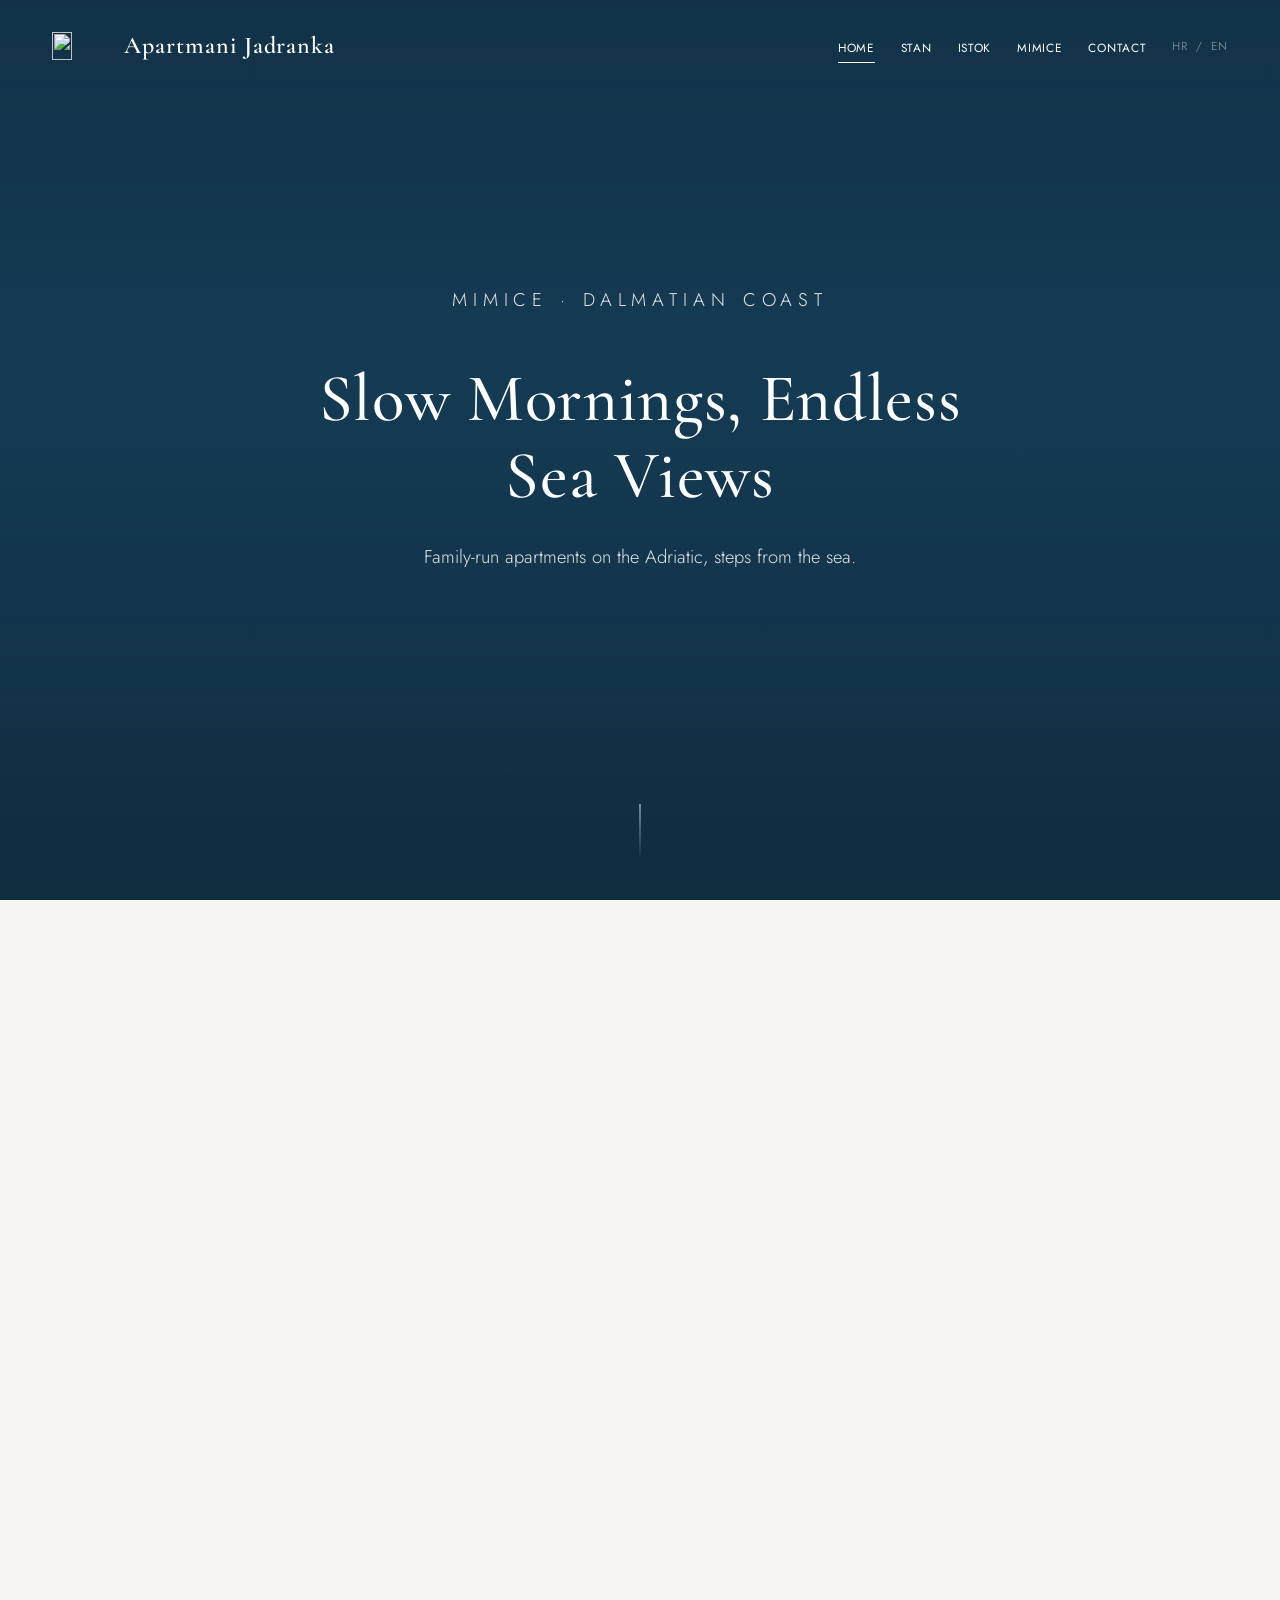
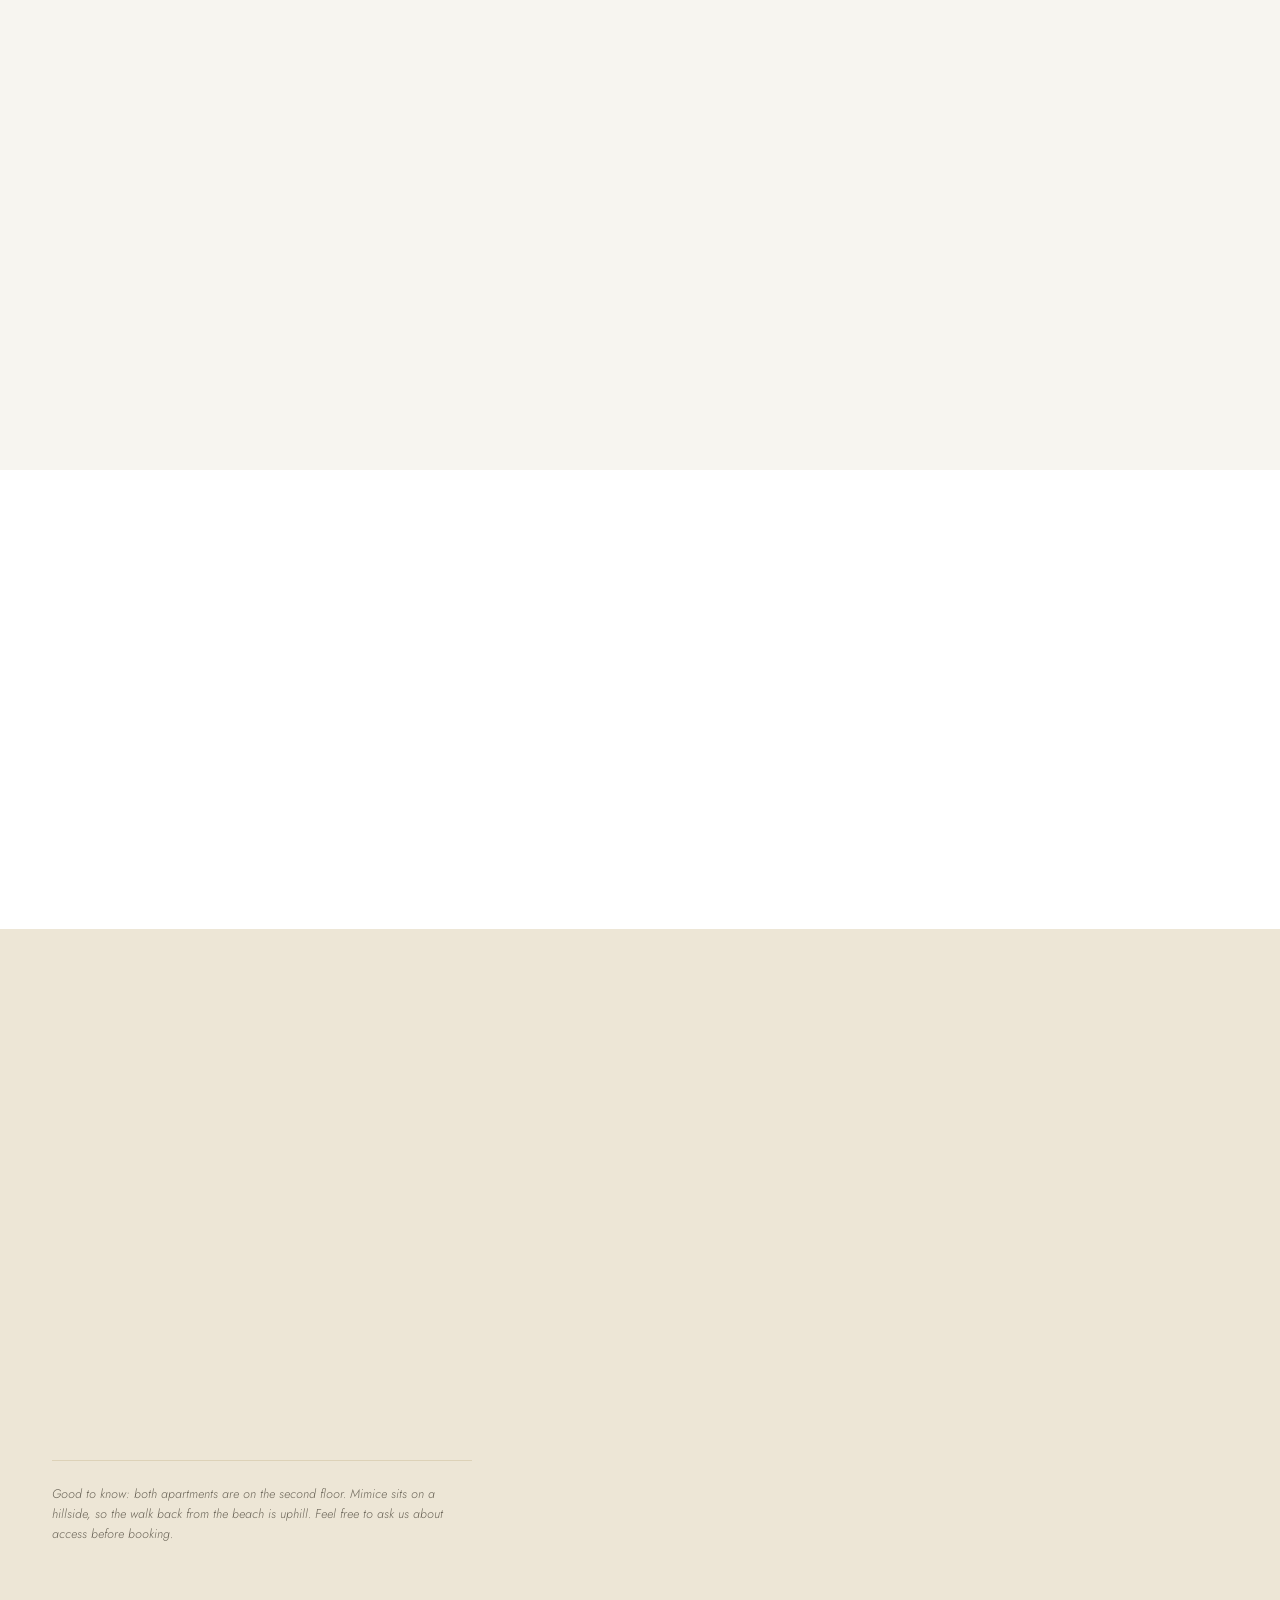
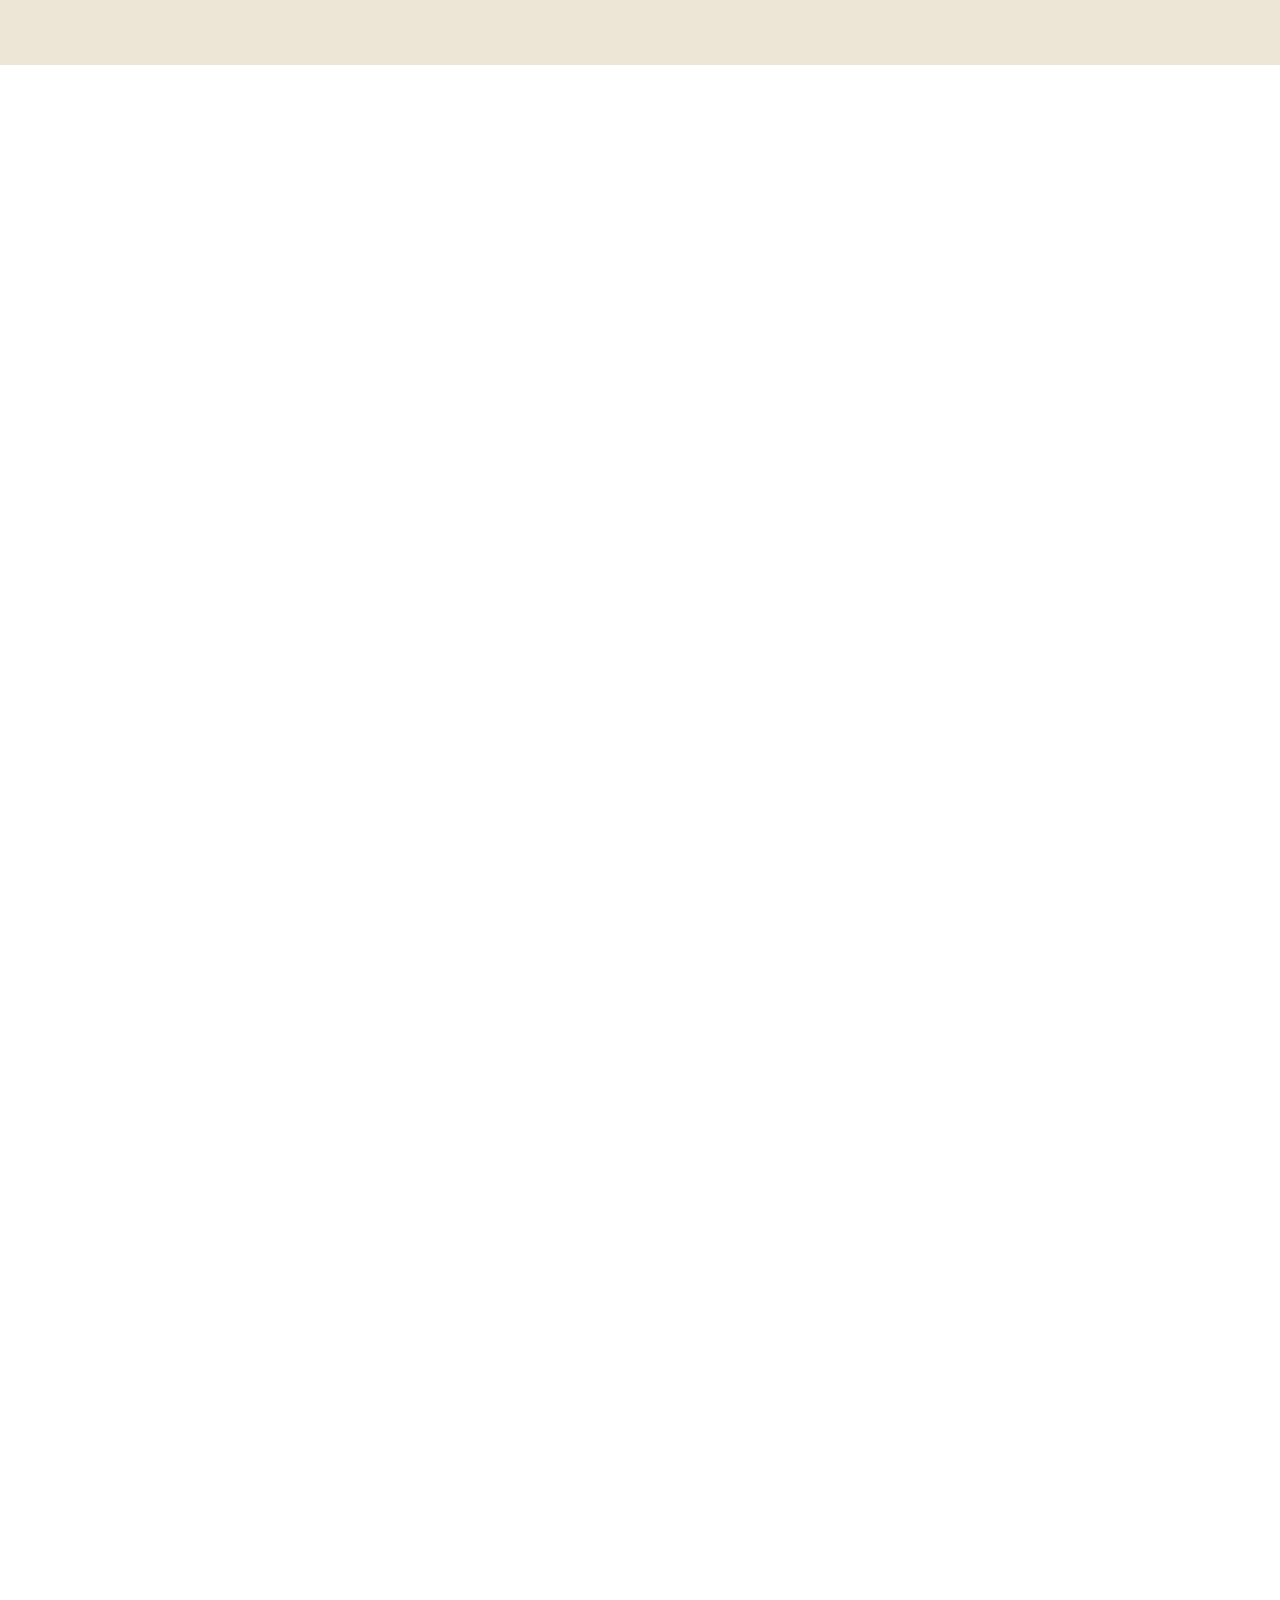
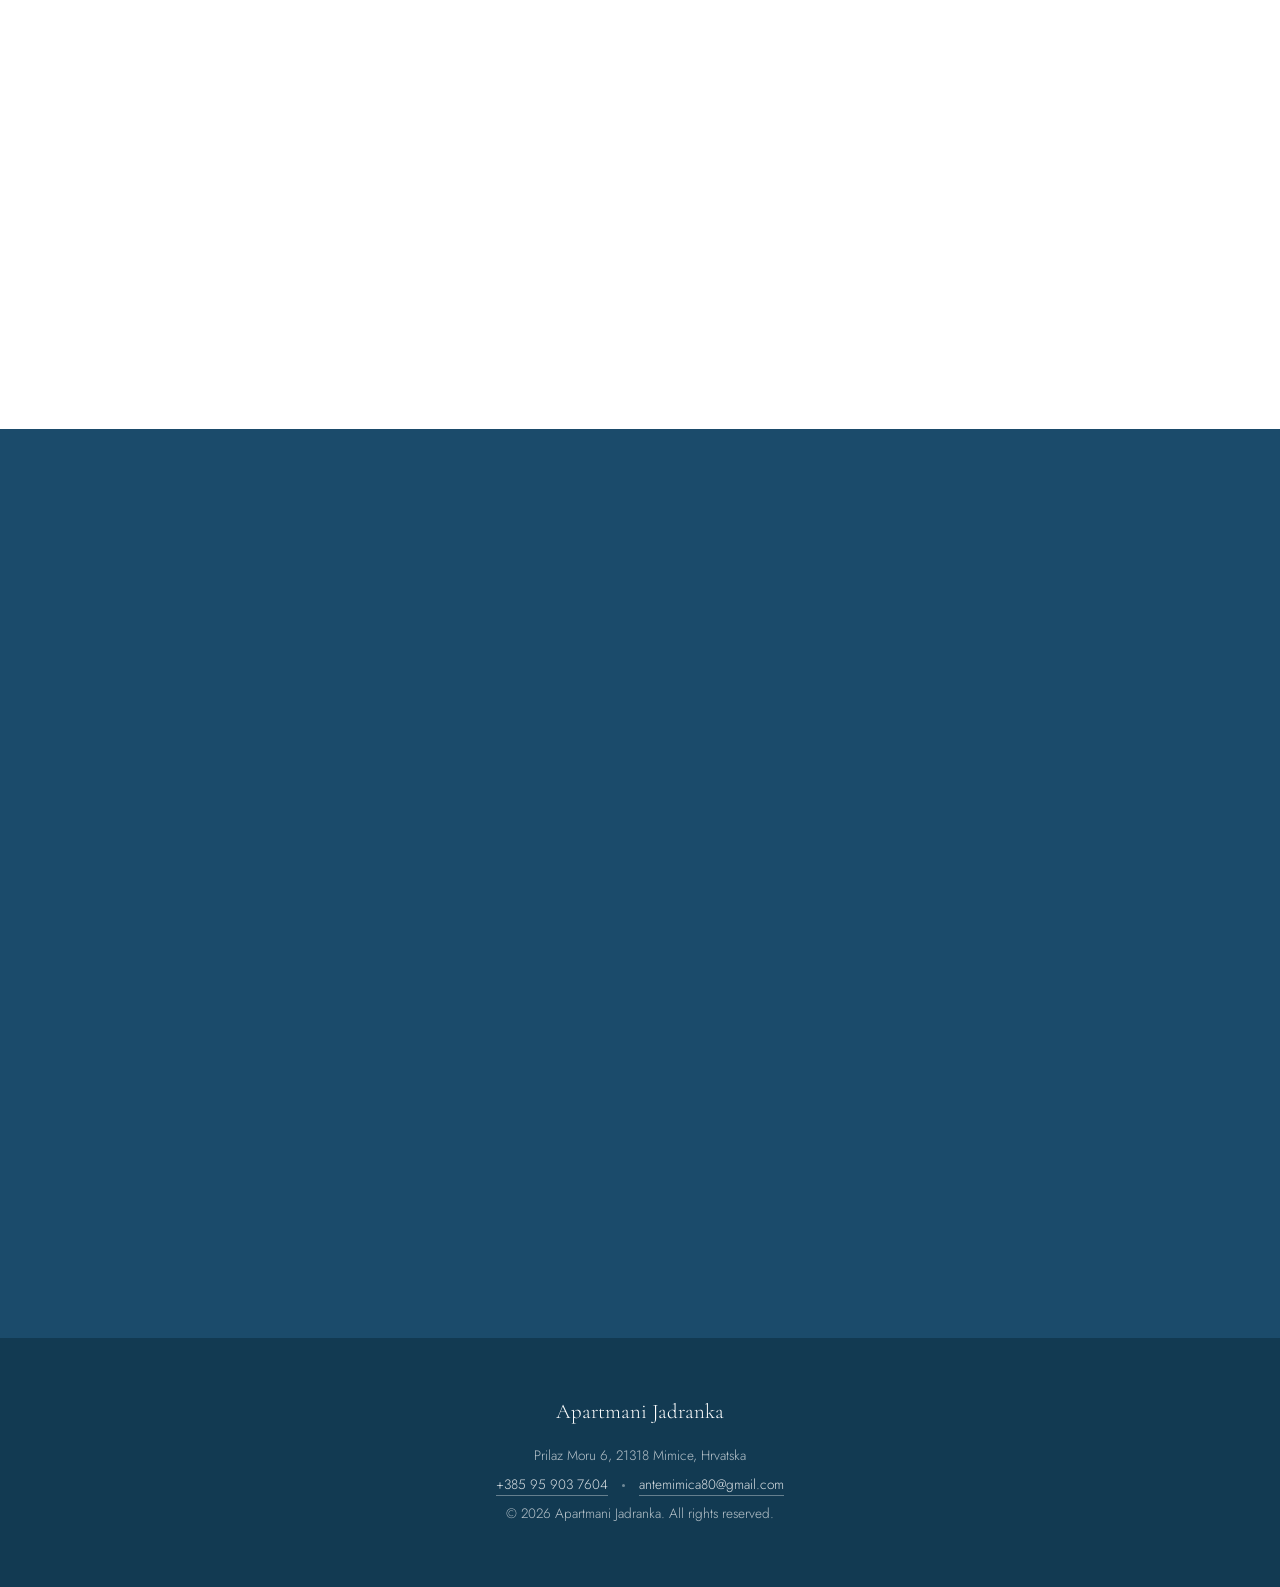
==== apartmani-jadranka/index.html @ 87f73c11 "Give mobile "Why Stay" cards the same boxed look as the rest of the page On phones, the 4 feature ca" ====
<!DOCTYPE html>
<html lang="hr">
<head>
  <meta charset="UTF-8">
  <meta name="viewport" content="width=device-width, initial-scale=1.0">
  <title>Apartmani Jadranka | Mimice, Dalmatinska obala, Hrvatska</title>
  <meta name="description" content="Obiteljski apartmani u Mimicama na dalmatinskoj obali, Hrvatska. Pogled na more, mirna lokacija, blizina plaže.">
  <link rel="preconnect" href="https://fonts.googleapis.com">
  <link rel="preconnect" href="https://fonts.gstatic.com" crossorigin>
  <link href="https://fonts.googleapis.com/css2?family=Cormorant+Garamond:wght@500;600&family=Jost:wght@300;400;500&display=swap" rel="stylesheet">
  <link rel="icon" href="images/favicon.ico" sizes="any">
  <link rel="icon" type="image/png" sizes="32x32" href="images/favicon-32x32.png">
  <link rel="icon" type="image/png" sizes="16x16" href="images/favicon-16x16.png">
  <link rel="apple-touch-icon" href="images/apple-touch-icon.png">
  <link rel="stylesheet" href="css/style.css?v=20260917">
</head>
<body>

  <header class="site-header">
    <nav class="nav">
      <a href="index.html" class="nav-brand"><img src="images/nav-logo-icon.png" alt="" class="nav-logo-icon" width="62" height="28">Apartmani Jadranka</a>
      <ul class="nav-links">
        <li><a href="index.html" class="active" data-i18n="nav.home">Home</a></li>
        <li><a href="pages/stan.html" data-i18n="nav.stan">Stan</a></li>
        <li><a href="pages/istok.html" data-i18n="nav.istok">Istok</a></li>
        <li><a href="index.html#mimice" data-i18n="nav.mimice">Mimice</a></li>
        <li><a href="index.html#contact" data-i18n="nav.contact">Contact</a></li>
        <li class="lang-switch">
          <button type="button" data-lang-btn="hr">HR</button>
          <span aria-hidden="true">/</span>
          <button type="button" data-lang-btn="en">EN</button>
        </li>
      </ul>
      <button class="nav-toggle" aria-label="Toggle menu" aria-expanded="false">
        <span></span><span></span><span></span>
      </button>
      <div class="nav-backdrop"></div>
    </nav>
  </header>

  <!-- ============ HERO ============ -->
  <section class="hero">
    <div class="hero-photo" style="background-image: url('images/mimice-hero.jpg?v=20260911');" aria-hidden="true"></div>
    <div class="hero-content">
      <p class="hero-eyebrow" data-i18n="home.hero.eyebrow">Mimice · Dalmatian Coast</p>
      <h1 data-i18n="home.hero.headline">Slow Mornings, Endless Sea Views</h1>
      <p data-i18n="home.hero.subtitle">Family-run apartments on the Adriatic, steps from the sea.</p>
    </div>
    <div class="scroll-cue"></div>
  </section>

  <!-- ============ INTRO / UNITS OVERVIEW ============ -->
  <section id="units" class="units-overview">
    <div class="container">
      <div class="section-header reveal">
        <span class="eyebrow" data-i18n="home.units.eyebrow">Our Apartments</span>
        <h2 class="section-title" data-i18n="home.units.title">Two Homes by the Sea</h2>
        <p class="section-subtitle" data-i18n="home.units.subtitle">Independent, self-contained apartments — each with its own character, both a short walk from the water.</p>
      </div>

      <div class="units-grid">
        <article class="unit-card reveal">
          <a href="pages/stan.html" class="unit-card-photo" data-i18n-aria-label="stan.display_name" aria-label="Stan"></a>
          <div class="unit-card-body">
            <h3><a href="pages/stan.html" data-i18n="stan.display_name">Stan</a></h3>
            <p data-i18n="home.units.stan_desc">Cozy and light-filled, with a private terrace — ideal for couples and small families.</p>
            <div class="unit-card-meta">
              <span data-i18n="home.units.stan_meta1">Sleeps 4</span>
              <span class="dot"></span>
              <span data-i18n="home.units.stan_meta2">Terrace</span>
            </div>
            <p class="unit-card-rooms" data-i18n="home.units.rooms">2 bedrooms · 2 bathrooms</p>
            <div class="unit-card-actions">
              <a href="pages/stan.html#availability" class="btn btn-primary" data-i18n="home.units.cta">Send Inquiry</a>
              <a href="pages/stan.html" class="text-link" data-i18n="home.units.stan_link">Discover Stan &rarr;</a>
            </div>
          </div>
        </article>

        <article class="unit-card reveal">
          <a href="pages/istok.html" class="unit-card-photo istok" data-i18n-aria-label="istok.display_name" aria-label="Istok"></a>
          <div class="unit-card-body">
            <h3><a href="pages/istok.html" data-i18n="istok.display_name">Istok</a></h3>
            <p data-i18n="home.units.istok_desc">A spacious, modern 80 m² apartment in the heart of Mimice, steps from the beach.</p>
            <div class="unit-card-meta">
              <span data-i18n="home.units.istok_meta1">Sleeps 4</span>
              <span class="dot"></span>
              <span data-i18n="home.units.istok_meta2">Balcony</span>
            </div>
            <p class="unit-card-rooms" data-i18n="home.units.rooms">2 bedrooms · 2 bathrooms</p>
            <div class="unit-card-actions">
              <a href="pages/istok.html#availability" class="btn btn-primary" data-i18n="home.units.cta">Send Inquiry</a>
              <a href="pages/istok.html" class="text-link" data-i18n="home.units.istok_link">Discover Istok &rarr;</a>
            </div>
          </div>
        </article>
      </div>
    </div>
  </section>

  <!-- ============ GUEST REVIEWS ============ -->
  <!-- Real Airbnb reviews (translated into HR/EN) — see js/reviews.js for the
       source data and js/i18n.js for the reviews.N.quote translations. The
       track below is built entirely by JS (duplicated for a seamless loop);
       this container just needs to exist. -->
  <section id="reviews" class="reviews-section">
    <div class="container">
      <div class="section-header reveal">
        <span class="eyebrow" data-i18n="reviews.eyebrow">Guest Reviews</span>
        <h2 class="section-title" data-i18n="reviews.title">What Our Guests Say</h2>
        <p class="section-subtitle" data-i18n="reviews.subtitle">Over 100 reviews on Airbnb — a few of our favorites.</p>
      </div>
    </div>
    <div class="reviews-track-wrap reveal">
      <div class="reviews-track" id="reviews-track"></div>
    </div>
  </section>

  <!-- ============ WHY STAY WITH US ============ -->
  <section class="why-stay">
    <div class="container">
      <div class="section-header reveal">
        <span class="eyebrow" data-i18n="home.why.eyebrow">The Experience</span>
        <h2 class="section-title" data-i18n="home.why.title">Why Stay With Us</h2>
      </div>

      <div class="features-grid reveal">
        <div class="feature-card">
          <div class="feature-icon">01</div>
          <h3 data-i18n="home.why.f1_title">Sea Views</h3>
          <p data-i18n="home.why.f1_desc">A short walk to the water's edge.</p>
        </div>
        <div class="feature-card">
          <div class="feature-icon">02</div>
          <h3 data-i18n="home.why.f2_title">Quiet Location</h3>
          <p data-i18n="home.why.f2_desc">Peaceful Mimice, away from the crowds.</p>
        </div>
        <div class="feature-card">
          <div class="feature-icon">03</div>
          <h3 data-i18n="home.why.f3_title">Self-Catering</h3>
          <p data-i18n="home.why.f3_desc">Fully equipped kitchens, home comforts.</p>
        </div>
        <div class="feature-card">
          <div class="feature-icon">04</div>
          <h3 data-i18n="home.why.f4_title">40 Years of Hospitality</h3>
          <p data-i18n="home.why.f4_desc">A family business with a long tradition — we have been welcoming guests in Mimice for more than 40 years.</p>
        </div>
      </div>

      <p class="why-footnote" data-i18n="home.why.notice">Good to know: both apartments are on the second floor. Mimice sits on a hillside, so the walk back from the beach is uphill. Feel free to ask us about access before booking.</p>
    </div>
  </section>

  <!-- ============ MIMICE ============ -->
  <section id="mimice" class="mimice-section">
    <div class="container">
      <div class="section-header reveal">
        <span class="eyebrow" data-i18n="mimice.eyebrow">Discover Mimice</span>
        <h2 class="section-title" data-i18n="mimice.title">Welcome to Mimice</h2>
        <p class="section-subtitle" data-i18n="mimice.intro">Mimice is a small Dalmatian village made for a slower kind of holiday. Crystal-clear sea, the pebble beaches of Kutleša and Juto, and the shade of pine trees create that simple Mediterranean feeling that makes it easy to stay longer than you planned.</p>
        <p class="section-subtitle" data-i18n="mimice.intro2">Wander the stone streets of the old village, discover hidden glimpses of the sea, and enjoy the peace of a place that has kept its authentic Dalmatian character.</p>
      </div>

      <!-- The 2 "featured" photos (class="gallery-featured") are the ones shown in the
           compact preview (js/gallery.js) before a visitor clicks "Show all photos" — move
           the class to different tiles below to change which photos represent Mimice. -->
      <div class="gallery-grid reveal">
        <div class="gallery-item gallery-featured" style="background: url('images/mimice-1.jpg?v=20260911') center/cover no-repeat;"><span data-i18n="mimice.gallery.1">Mimice Coastline</span></div>
        <div class="gallery-item gallery-featured" style="background: url('images/mimice-2.jpg?v=20260911') center/cover no-repeat;"><span data-i18n="mimice.gallery.2">Old Village Alley</span></div>
        <div class="gallery-item" style="background: url('images/mimice-3.jpg?v=20260911') center/cover no-repeat;"><span data-i18n="mimice.gallery.3">Village Harbour</span></div>
        <div class="gallery-item" style="background: url('images/mimice-4.jpg?v=20260911') center/cover no-repeat;"><span data-i18n="mimice.gallery.4">View Over the Old Village</span></div>
        <div class="gallery-item" style="background: url('images/mimice-5.jpg?v=20260911') center/cover no-repeat;"><span data-i18n="mimice.gallery.5">Mimice from Above</span></div>
        <div class="gallery-item" style="background: url('images/mimice-6.jpg?v=20260911') center/cover no-repeat;"><span data-i18n="mimice.gallery.6">Along the Beach</span></div>
        <div class="gallery-item" style="background: url('images/mimice-7.jpg?v=20260911') center/cover no-repeat;"><span data-i18n="mimice.gallery.7">Summer Days at the Beach</span></div>
        <div class="gallery-item" style="background: url('images/mimice-8.jpg?v=20260911') center/cover no-repeat;"><span data-i18n="mimice.gallery.8">Crystal-Clear Water</span></div>
        <div class="gallery-item" style="background: url('images/mimice-9.jpg?v=20260911') center/cover no-repeat;"><span data-i18n="mimice.gallery.9">A Quiet Cove</span></div>
        <div class="gallery-item" style="background: url('images/mimice-10.jpg?v=20260911') center/cover no-repeat;"><span data-i18n="mimice.gallery.10">Hidden Corner of the Coast</span></div>
        <div class="gallery-item" style="background: url('images/mimice-11.jpg?v=20260911') center/cover no-repeat;"><span data-i18n="mimice.gallery.11">Sunset by the Sea</span></div>
        <div class="gallery-item" style="background: url('images/mimice-12.jpg?v=20260911') center/cover no-repeat;"><span data-i18n="mimice.gallery.12">Evening on the Adriatic</span></div>
        <div class="gallery-item" style="background: url('images/mimice-13.jpg?v=20260911') center/cover no-repeat;"><span data-i18n="mimice.gallery.13">Mimice at Dusk</span></div>
        <div class="gallery-item" style="background: url('images/mimice-14.jpg?v=20260911') center/cover no-repeat;"><span data-i18n="mimice.gallery.14">Mimice by Night</span></div>
      </div>

      <p class="mimice-distances reveal">
        <span><strong>12 km</strong> <span data-i18n="mimice.dist_omis">from Omiš</span></span>
        <span class="dot" aria-hidden="true"></span>
        <span><strong>36 km</strong> <span data-i18n="mimice.dist_split">from Split</span></span>
        <span class="dot" aria-hidden="true"></span>
        <span><strong>22 km</strong> <span data-i18n="mimice.dist_makarska">from Makarska</span></span>
      </p>

      <div class="mimice-highlights reveal">
        <div class="mimice-highlight-card">
          <h3 data-i18n="mimice.highlight1_title">Kutleša &amp; Juto Beaches</h3>
          <p data-i18n="mimice.highlight1_desc">Pebble beaches with crystal-clear water, right by the village. Bring water shoes — the walk back home is uphill.</p>
        </div>
        <div class="mimice-highlight-card">
          <h3 data-i18n="mimice.highlight2_title">The Old Stone Village</h3>
          <p data-i18n="mimice.highlight2_desc">Wander the stone lanes of the old village, between traditional houses and sudden glimpses of the sea.</p>
        </div>
        <div class="mimice-highlight-card">
          <h3 data-i18n="mimice.highlight3_title">Jelen – Boat Tour &amp; Fish Picnic</h3>
          <p data-i18n="mimice.highlight3_desc">A full day on the water with a traditional Dalmatian fish lunch, run by the local Jelen boat tours — departing right from Mimice.</p>
          <a href="https://jelenmimice.com/" target="_blank" rel="noopener" class="text-link mimice-highlight-link" data-i18n="mimice.highlight3_link">View their tours →</a>
        </div>
        <div class="mimice-highlight-card">
          <h3 data-i18n="mimice.highlight4_title">Ask a Local</h3>
          <p data-i18n="mimice.highlight4_desc">For restaurants, shops, or trips toward Omiš, just ask us — we are happy to tailor suggestions to your stay.</p>
        </div>
      </div>
    </div>
  </section>

  <!-- ============ CONTACT / MESSAGE HOST ============ -->
  <section id="contact" class="contact-section">
    <div class="container">
      <div class="section-header reveal">
        <span class="eyebrow" data-i18n="contact.eyebrow">Get in Touch</span>
        <h2 class="section-title" data-i18n="contact.title">Message Your Host</h2>
        <p class="section-subtitle" data-i18n="contact.subtitle">Questions about your stay? Send us a message and we'll reply directly to your email.</p>
      </div>

      <div class="contact-grid contact-grid-solo reveal">
        <div class="host-card">
          <img class="host-avatar" src="images/host-jadranka.jpg" alt="" aria-hidden="true">
          <h3 class="host-name" data-i18n="contact.host_name">Jadranka</h3>
          <p class="host-role" data-i18n="contact.host_role">Your Host</p>
          <p class="host-blurb" data-i18n="contact.host_blurb">We run Apartmani Jadranka as a family and are always happy to answer your questions about the apartments and your stay.</p>
          <button type="button" class="btn btn-primary" id="message-host-btn" data-i18n="contact.message_host_cta">Message Host</button>
        </div>
      </div>
    </div>
  </section>

  <!-- ============ MESSAGE HOST MODAL ============ -->
  <div class="modal-overlay" id="host-message-modal" hidden>
    <div class="modal-dialog" role="dialog" aria-modal="true" aria-labelledby="host-modal-title">
      <button type="button" class="modal-close" id="host-modal-close" data-i18n-aria-label="contact.modal_close" aria-label="Close">&times;</button>
      <h3 id="host-modal-title" data-i18n="contact.modal_title">Message Ante</h3>
      <form id="host-message-form" novalidate>
        <div class="form-group">
          <label for="host-msg-name" data-i18n="contact.form_name">Full Name</label>
          <input type="text" id="host-msg-name" name="name" data-i18n-placeholder="contact.form_name_ph" placeholder="Your name" required>
        </div>
        <div class="form-group">
          <label for="host-msg-email" data-i18n="contact.form_email">Email</label>
          <input type="email" id="host-msg-email" name="email" placeholder="you@example.com" required>
        </div>
        <div class="form-group">
          <label for="host-msg-message" data-i18n="contact.form_message">Message</label>
          <textarea id="host-msg-message" name="message" data-i18n-placeholder="contact.form_message_ph" placeholder="Tell us about your stay — number of guests, dates, special requests, etc." required></textarea>
        </div>
        <button type="submit" class="btn btn-primary" data-i18n="contact.form_submit">Send Message</button>
        <div id="host-message-status" class="form-status" role="status"></div>
      </form>
    </div>
  </div>

  <footer class="site-footer">
    <div class="container">
      <p class="footer-brand">Apartmani Jadranka</p>
      <p data-i18n="footer.address">Prilaz Moru 6, 21318 Mimice, Hrvatska</p>
      <p class="footer-contact">
        <a href="tel:+385959037604">+385 95 903 7604</a>
        <span class="dot" aria-hidden="true"></span>
        <a href="mailto:antemimica80@gmail.com">antemimica80@gmail.com</a>
      </p>
      <p>&copy; <span id="year"></span> Apartmani Jadranka. <span data-i18n="footer.rights">All rights reserved.</span></p>
    </div>
  </footer>

  <script src="js/i18n.js?v=20260915"></script>
  <script src="js/main.js?v=20260910"></script>
  <script src="js/gallery.js?v=20260911"></script>
  <script src="js/reviews.js?v=20260911"></script>
  <script>document.getElementById('year').textContent = new Date().getFullYear();</script>
</body>
</html>
---- apartmani-jadranka/css/style.css ----
/* ===========================================================
   Apartmani Jadranka — shared stylesheet
   Boutique Mediterranean: deep sea blue, warm stone white, sand.
   Edit the CSS variables below to retheme the whole site at once.
   =========================================================== */

:root {
  /* --- Colors --- */
  --color-sea-deep: #1b4b6b;
  --color-sea: #4a90a4;
  --color-sea-mist: #eef3f4;
  --color-stone: #f7f5f0;
  --color-sand: #ede6d6;
  --color-sand-dark: #ddd2b8;
  --color-white: #ffffff;
  --color-text: #2a2a28;
  --color-text-light: #6b6558;

  /* --- Type --- */
  --font-display: 'Cormorant Garamond', Georgia, 'Times New Roman', serif;
  --font-body: 'Jost', -apple-system, BlinkMacSystemFont, 'Segoe UI', sans-serif;

  /* --- Layout --- */
  --max-width: 1240px;
  --radius: 4px;
  --radius-lg: 8px;
  --shadow-soft: 0 20px 50px rgba(27, 75, 107, 0.1);
  --shadow-small: 0 6px 20px rgba(27, 75, 107, 0.1);
}

/* --- Reset --- */
* {
  box-sizing: border-box;
  margin: 0;
  padding: 0;
}

html {
  scroll-behavior: smooth;
}

body {
  font-family: var(--font-body);
  font-weight: 300;
  color: var(--color-text);
  background-color: var(--color-stone);
  line-height: 1.7;
  -webkit-font-smoothing: antialiased;
}

img {
  max-width: 100%;
  display: block;
}

a {
  color: inherit;
  text-decoration: none;
}

ul {
  list-style: none;
}

.container {
  width: 100%;
  max-width: var(--max-width);
  margin: 0 auto;
  padding: 0 32px;
}

h1, h2, h3, h4 {
  font-family: var(--font-display);
  font-weight: 500;
  line-height: 1.15;
  color: var(--color-sea-deep);
  letter-spacing: 0.01em;
}

.eyebrow {
  display: block;
  text-transform: uppercase;
  letter-spacing: 0.28em;
  font-size: 0.72rem;
  font-weight: 500;
  color: var(--color-sea);
  margin-bottom: 18px;
}

h2.section-title {
  font-size: clamp(2.2rem, 5vw, 3.2rem);
  font-weight: 500;
  text-align: center;
  margin-bottom: 14px;
}

p.section-subtitle {
  text-align: center;
  color: var(--color-text-light);
  max-width: 560px;
  margin: 0 auto 64px;
  font-size: 1.05rem;
  font-weight: 300;
}

.section-header {
  text-align: center;
  margin-bottom: 72px;
}

section {
  padding: 120px 0;
}

/* --- Scroll reveal --- */
.reveal {
  opacity: 0;
  transform: translateY(28px);
  transition: opacity 0.9s ease, transform 0.9s ease;
}

.reveal.visible {
  opacity: 1;
  transform: translateY(0);
}

.btn {
  display: inline-block;
  padding: 16px 38px;
  border-radius: 999px;
  font-family: var(--font-body);
  font-weight: 500;
  font-size: 0.82rem;
  letter-spacing: 0.14em;
  text-transform: uppercase;
  cursor: pointer;
  border: 1px solid transparent;
  transition: all 0.3s ease;
}

.btn-primary {
  background-color: var(--color-sea-deep);
  color: var(--color-white);
  border-color: var(--color-sea-deep);
}

.btn-primary:hover {
  background-color: transparent;
  color: var(--color-sea-deep);
}

.contact-section .btn-primary:hover {
  background-color: var(--color-white);
  color: var(--color-sea-deep);
}

.btn-outline {
  background-color: transparent;
  border-color: var(--color-sea-deep);
  color: var(--color-sea-deep);
}

.btn-outline:hover {
  background-color: var(--color-sea-deep);
  color: var(--color-white);
}

.text-link {
  display: inline-flex;
  align-items: center;
  gap: 8px;
  font-size: 0.82rem;
  font-weight: 500;
  letter-spacing: 0.14em;
  text-transform: uppercase;
  color: var(--color-sea-deep);
  border-bottom: 1px solid transparent;
  padding-bottom: 4px;
  transition: gap 0.25s ease, border-color 0.25s ease;
}

.text-link:hover {
  gap: 14px;
  border-color: var(--color-sea-deep);
}

/* ===========================================================
   Header / Navigation
   =========================================================== */

.site-header {
  position: fixed;
  top: 0;
  left: 0;
  right: 0;
  z-index: 100;
  background-color: transparent;
  transition: background-color 0.4s ease, box-shadow 0.4s ease, padding 0.4s ease;
}

.site-header.scrolled,
.site-header.solid {
  background-color: rgba(247, 245, 240, 0.94);
  backdrop-filter: blur(10px);
  box-shadow: 0 4px 24px rgba(27, 75, 107, 0.08);
}

.nav {
  display: flex;
  align-items: center;
  justify-content: space-between;
  padding: 26px 32px;
  max-width: var(--max-width);
  margin: 0 auto;
  transition: padding 0.4s ease;
}

.site-header.scrolled .nav {
  padding: 18px 32px;
}

.nav-brand {
  display: flex;
  align-items: center;
  gap: 10px;
  font-family: var(--font-display);
  font-size: 1.5rem;
  font-weight: 600;
  letter-spacing: 0.04em;
  color: var(--color-white);
  transition: color 0.4s ease;
}

.nav-logo-icon {
  height: 28px;
  width: auto;
  flex: none;
}

.site-header.scrolled .nav-brand,
.site-header.solid .nav-brand {
  color: var(--color-sea-deep);
}

.nav-links {
  display: flex;
  gap: 26px;
  align-items: center;
}

.nav-links a {
  font-weight: 400;
  font-size: 0.74rem;
  letter-spacing: 0.06em;
  text-transform: uppercase;
  color: var(--color-white);
  white-space: nowrap;
  padding-bottom: 6px;
  border-bottom: 1px solid transparent;
  transition: border-color 0.25s ease, color 0.4s ease;
}

.site-header.scrolled .nav-links a,
.site-header.solid .nav-links a {
  color: var(--color-text);
}

.nav-links a:hover,
.nav-links a.active {
  border-bottom-color: currentColor;
}

.lang-switch {
  display: flex;
  align-items: center;
  gap: 8px;
  font-size: 0.72rem;
  letter-spacing: 0.08em;
  color: rgba(255, 255, 255, 0.6);
  transition: color 0.4s ease;
}

.site-header.scrolled .lang-switch,
.site-header.solid .lang-switch {
  color: var(--color-text-light);
}

.lang-switch button {
  background: none;
  border: none;
  padding: 0;
  font-family: var(--font-body);
  font-size: 0.72rem;
  letter-spacing: 0.08em;
  color: inherit;
  cursor: pointer;
  opacity: 0.65;
  transition: opacity 0.2s ease;
}

.lang-switch button.active {
  opacity: 1;
  font-weight: 500;
  color: var(--color-white);
}

.site-header.scrolled .lang-switch button.active,
.site-header.solid .lang-switch button.active {
  color: var(--color-sea-deep);
}

.nav-toggle {
  display: none;
  flex-direction: column;
  justify-content: space-between;
  width: 26px;
  height: 18px;
  background: none;
  border: none;
  cursor: pointer;
  padding: 0;
}

.nav-toggle span {
  display: block;
  height: 1px;
  width: 100%;
  background-color: var(--color-white);
  transition: transform 0.25s ease, opacity 0.25s ease, background-color 0.4s ease;
}

.site-header.scrolled .nav-toggle span,
.site-header.solid .nav-toggle span {
  background-color: var(--color-sea-deep);
}

.nav-toggle[aria-expanded="true"] span:nth-child(1) {
  transform: translateY(8.5px) rotate(45deg);
}

.nav-toggle[aria-expanded="true"] span:nth-child(2) {
  opacity: 0;
}

.nav-toggle[aria-expanded="true"] span:nth-child(3) {
  transform: translateY(-8.5px) rotate(-45deg);
}

/* The hamburger turns into an X above the drawer, so it needs the
   drawer's (dark-on-light) color regardless of header scroll state. */
.nav-toggle[aria-expanded="true"] span {
  background-color: var(--color-sea-deep) !important;
}

.nav-backdrop {
  display: none;
}

/* ===========================================================
   Hero
   =========================================================== */

.hero {
  position: relative;
  min-height: 100vh;
  display: flex;
  align-items: center;
  justify-content: center;
  text-align: center;
  color: var(--color-white);
  overflow: hidden;
  background-color: var(--color-sea-deep);
}

.hero-photo {
  position: absolute;
  inset: 0;
  z-index: 0;
  background-size: cover;
  background-position: center;
  animation: hero-photo-in 1.8s ease both;
}

@keyframes hero-photo-in {
  from { opacity: 0; transform: scale(1.06); }
  to { opacity: 1; transform: scale(1); }
}

.hero::after {
  content: "";
  position: absolute;
  inset: 0;
  z-index: 1;
  background: linear-gradient(180deg, rgba(9, 26, 36, 0.5) 0%, rgba(9, 26, 36, 0.32) 42%, rgba(9, 26, 36, 0.62) 100%);
  pointer-events: none;
}

.hero-content {
  position: relative;
  z-index: 2;
  padding: 0 32px;
  max-width: 760px;
}

.hero-eyebrow {
  text-transform: uppercase;
  letter-spacing: 0.32em;
  font-size: 0.78rem;
  font-weight: 400;
  color: rgba(255, 255, 255, 0.85);
  margin-bottom: 26px;
}

.hero h1 {
  color: var(--color-white);
  font-weight: 500;
  font-size: clamp(2.2rem, 5.5vw, 4.2rem);
  line-height: 1.15;
  margin-bottom: 26px;
  letter-spacing: 0.01em;
}

.hero p {
  font-size: clamp(1rem, 1.6vw, 1.15rem);
  font-weight: 300;
  color: rgba(255, 255, 255, 0.88);
  max-width: 480px;
  margin: 0 auto 44px;
  line-height: 1.8;
}

.scroll-cue {
  position: absolute;
  bottom: 40px;
  left: 50%;
  transform: translateX(-50%);
  z-index: 2;
  width: 1px;
  height: 56px;
  background: linear-gradient(180deg, rgba(255, 255, 255, 0.9), transparent);
}

/* ===========================================================
   Units overview (homepage)
   =========================================================== */

.units-overview {
  background-color: var(--color-stone);
}

.units-grid {
  display: grid;
  grid-template-columns: repeat(2, 1fr);
  gap: 56px;
}

.unit-card {
  text-align: left;
}

.unit-card-photo {
  height: 420px;
  display: flex;
  align-items: flex-end;
  color: var(--color-white);
  padding: 32px;
  border-radius: var(--radius-lg);
  overflow: hidden;
  position: relative;
  margin-bottom: 28px;
  background: linear-gradient(180deg, rgba(18, 40, 51, 0) 55%, rgba(18, 40, 51, 0.45) 100%), url('../images/stan-cover.jpg?v=20260911') center/cover no-repeat;
  transition: transform 0.6s cubic-bezier(0.22, 1, 0.36, 1);
}

.unit-card-photo.istok {
  background: linear-gradient(180deg, rgba(18, 40, 51, 0) 55%, rgba(18, 40, 51, 0.45) 100%), url('../images/istok-cover.jpg') center/cover no-repeat;
}

.unit-card:hover .unit-card-photo {
  transform: scale(1.03);
}

.unit-card-photo-label {
  position: relative;
  z-index: 2;
  font-family: var(--font-body);
  font-size: 0.72rem;
  letter-spacing: 0.18em;
  text-transform: uppercase;
  opacity: 0.85;
}

.unit-card-body h3 {
  font-size: 1.8rem;
  margin-bottom: 10px;
}

.unit-card-body h3 a {
  transition: color 0.2s ease;
}

.unit-card-body h3 a:hover {
  color: var(--color-sea);
}

.unit-card-body p {
  color: var(--color-text-light);
  margin-bottom: 22px;
  font-weight: 300;
  max-width: 46ch;
}

.unit-card-meta {
  display: flex;
  align-items: center;
  gap: 10px;
  margin-bottom: 8px;
  font-size: 0.8rem;
  letter-spacing: 0.04em;
  color: var(--color-sea-deep);
  font-weight: 500;
}

.unit-card-meta .dot {
  width: 3px;
  height: 3px;
  border-radius: 50%;
  background-color: var(--color-sea);
}

.unit-card-rooms {
  font-size: 0.85rem;
  font-weight: 300;
  color: var(--color-text-light);
  margin-bottom: 26px;
}

.unit-card-actions {
  display: flex;
  align-items: center;
  flex-wrap: wrap;
  gap: 22px;
}

.unit-card-actions .btn {
  padding: 12px 26px;
}

/* ===========================================================
   Guest reviews (rotating marquee — see js/reviews.js)
   =========================================================== */

.reviews-section {
  background-color: var(--color-white);
  overflow: hidden;
}

.reviews-track-wrap {
  overflow-x: auto;
  overflow-y: hidden;
  -webkit-overflow-scrolling: touch;
  scrollbar-width: none;
  -ms-overflow-style: none;
  cursor: grab;
  /* Fade the marquee out at both edges instead of hard-cutting cards. */
  -webkit-mask-image: linear-gradient(90deg, transparent 0, #000 64px, #000 calc(100% - 64px), transparent 100%);
  mask-image: linear-gradient(90deg, transparent 0, #000 64px, #000 calc(100% - 64px), transparent 100%);
}

.reviews-track-wrap::-webkit-scrollbar {
  display: none;
}

.reviews-track-wrap.dragging {
  cursor: grabbing;
  scroll-snap-type: none;
}

.reviews-track {
  display: flex;
  gap: 24px;
  width: max-content;
  padding: 4px 32px;
}

.review-card {
  flex: none;
  width: 320px;
  background-color: var(--color-stone);
  border-radius: var(--radius-lg);
  padding: 28px;
  cursor: pointer;
  transition: box-shadow 0.2s ease;
}

.review-card:hover,
.review-card:focus-visible {
  box-shadow: var(--shadow-soft);
  outline: none;
}

.review-stars {
  color: #d99a3f;
  font-size: 0.85rem;
  letter-spacing: 2px;
  margin-bottom: 14px;
}

.review-quote {
  font-size: 0.95rem;
  font-weight: 300;
  line-height: 1.7;
  color: var(--color-text);
  margin: 0 0 14px;
  display: -webkit-box;
  -webkit-line-clamp: 6;
  -webkit-box-orient: vertical;
  overflow: hidden;
}

.review-more {
  display: block;
  background: none;
  border: none;
  padding: 0;
  margin-bottom: 14px;
  font-size: 0.8rem;
  font-weight: 500;
  color: var(--color-sea-deep);
  text-decoration: underline;
  cursor: pointer;
}

.review-more[hidden] {
  display: none;
}

.review-author {
  font-size: 0.85rem;
  font-weight: 500;
  color: var(--color-sea-deep);
  margin: 0;
}

.review-modal-dialog {
  max-width: 560px;
}

.review-modal-dialog .review-quote {
  -webkit-line-clamp: unset;
  overflow: visible;
  font-size: 1.05rem;
}

/* ===========================================================
   Why stay with us
   =========================================================== */

.why-stay {
  background-color: var(--color-sand);
}

.why-footnote {
  margin-top: 48px;
  padding-top: 24px;
  border-top: 1px solid var(--color-sand-dark);
  color: var(--color-text-light);
  font-size: 0.78rem;
  font-weight: 300;
  font-style: italic;
  line-height: 1.6;
  max-width: 60ch;
}

.features-grid {
  display: grid;
  grid-template-columns: repeat(4, 1fr);
  gap: 0;
}

.feature-card {
  text-align: center;
  padding: 0 28px;
  border-left: 1px solid var(--color-sand-dark);
}

.feature-card:first-child {
  border-left: none;
}

.feature-icon {
  font-family: var(--font-display);
  font-size: 2.4rem;
  font-weight: 500;
  color: var(--color-sea);
  margin-bottom: 20px;
}

.feature-card h3 {
  font-size: 1.2rem;
  margin-bottom: 12px;
}

.feature-card p {
  color: var(--color-text-light);
  font-size: 0.92rem;
  font-weight: 300;
}

/* ===========================================================
   Unit pages
   =========================================================== */

.unit-hero-page {
  padding: 200px 0 90px;
  text-align: center;
  background-color: var(--color-stone);
}

.unit-hero-page .breadcrumb {
  font-size: 0.75rem;
  letter-spacing: 0.14em;
  text-transform: uppercase;
  color: var(--color-text-light);
  margin-bottom: 22px;
}

.unit-hero-page .breadcrumb a {
  color: var(--color-sea);
}

.unit-hero-page h1 {
  font-size: clamp(2.6rem, 6vw, 4.2rem);
  margin-bottom: 18px;
}

.unit-hero-page p.tagline {
  color: var(--color-text-light);
  max-width: 520px;
  margin: 0 auto;
  font-size: 1.05rem;
  font-weight: 300;
}

.gallery-grid {
  display: grid;
  grid-template-columns: repeat(4, 1fr);
  grid-template-rows: repeat(4, 220px);
  gap: 16px;
}

.gallery-item {
  border-radius: var(--radius-lg);
  display: flex;
  align-items: flex-end;
  color: rgba(255, 255, 255, 0.85);
  font-size: 0.72rem;
  letter-spacing: 0.14em;
  text-transform: uppercase;
  padding: 18px;
  background: linear-gradient(160deg, #3d879e 0%, var(--color-sea-deep) 100%);
  transition: transform 0.6s cubic-bezier(0.22, 1, 0.36, 1);
  overflow: hidden;
  /* Replace each placeholder with:
     background: url('../images/your-photo.jpg') center/cover no-repeat; */
}

.gallery-item:hover {
  transform: scale(1.02);
}

.gallery-item:nth-child(1) { background: linear-gradient(160deg, #3d879e 0%, var(--color-sea-deep) 100%); }
.gallery-item:nth-child(2) { background: linear-gradient(160deg, #3d879e 0%, var(--color-sea-deep) 100%); }
.gallery-item:nth-child(3) { background: linear-gradient(160deg, #8a6a4f 0%, #5e4530 100%); }
.gallery-item:nth-child(4) { background: linear-gradient(160deg, #8a6a4f 0%, #5e4530 100%); }
.gallery-item:nth-child(5) { background: linear-gradient(160deg, #7f9587 0%, #4b5d4f 100%); }
.gallery-item:nth-child(6) { background: linear-gradient(160deg, #7f9587 0%, #4b5d4f 100%); }
.gallery-item:nth-child(7) { background: linear-gradient(160deg, var(--color-sea-deep) 0%, #0e2c3f 100%); }
.gallery-item:nth-child(8) { background: linear-gradient(160deg, var(--color-sea-deep) 0%, #0e2c3f 100%); }
.gallery-item:nth-child(9) { background: linear-gradient(160deg, #a6805f 0%, #6b4d34 100%); }
.gallery-item:nth-child(10) { background: linear-gradient(160deg, #a6805f 0%, #6b4d34 100%); }
.gallery-item:nth-child(11) { background: linear-gradient(160deg, #6f7f99 0%, #3c455c 100%); }
.gallery-item:nth-child(12) { background: linear-gradient(160deg, #6f7f99 0%, #3c455c 100%); }
.gallery-item:nth-child(13) { background: linear-gradient(160deg, #9c8a5e 0%, #665a3a 100%); }
.gallery-item:nth-child(14) { background: linear-gradient(160deg, #9c8a5e 0%, #665a3a 100%); }
.gallery-item:nth-child(15) { background: linear-gradient(160deg, #5f9c7f 0%, #2f5240 100%); }
.gallery-item:nth-child(16) { background: linear-gradient(160deg, #5f9c7f 0%, #2f5240 100%); }

/* The full gallery-grid above is the source of truth for photos/labels and
   stays visible as a no-JS fallback; js/gallery.js hides it and builds the
   compact preview + lightbox below once it runs. */
.gallery-grid.gallery-grid-hidden {
  display: none;
}

/* ===========================================================
   Gallery preview (Airbnb-style: 1 large + 4 small) & lightbox
   =========================================================== */

.gallery-preview {
  display: grid;
  grid-template-columns: 1.3fr 1fr 1fr;
  grid-template-rows: repeat(2, 220px);
  gap: 12px;
}

.gallery-preview-tile {
  position: relative;
  border: none;
  padding: 0;
  border-radius: var(--radius-lg);
  overflow: hidden;
  cursor: pointer;
  background-size: cover;
  background-position: center;
  transition: transform 0.6s cubic-bezier(0.22, 1, 0.36, 1);
}

.gallery-preview-tile:hover {
  transform: scale(1.02);
}

.gallery-preview-tile:first-child {
  grid-column: 1;
  grid-row: 1 / span 2;
}

.gallery-show-all {
  position: absolute;
  right: 14px;
  bottom: 14px;
  background-color: rgba(255, 255, 255, 0.94);
  color: var(--color-sea-deep);
  font-size: 0.7rem;
  font-weight: 500;
  letter-spacing: 0.06em;
  padding: 9px 16px;
  border-radius: 999px;
  box-shadow: var(--shadow-small);
}

/* Desktop: the hero tile's own "show all" copy stays hidden — the one on
   the last small tile is the visible entry point (see the mobile override
   below, where it flips). */
.gallery-preview-tile:first-child .gallery-show-all {
  display: none;
}

.lightbox {
  position: fixed;
  inset: 0;
  z-index: 1000;
  background-color: rgba(9, 26, 36, 0.94);
  display: none;
  align-items: center;
  justify-content: center;
}

.lightbox.open {
  display: flex;
}

/* html, not just body, because html is the actual scrolling element on
   some mobile browsers — locking only body leaves the page scrollable
   behind a "fixed" overlay. */
html.lightbox-locked,
body.lightbox-locked {
  overflow: hidden;
}

.lightbox-stage {
  width: min(90vw, 1100px);
  text-align: center;
}

.lightbox-image {
  width: 100%;
  height: min(70vh, 640px);
  background-size: contain;
  background-position: center;
  background-repeat: no-repeat;
  border-radius: var(--radius-lg);
}

.lightbox-caption {
  margin-top: 18px;
  color: var(--color-white);
  font-size: 0.85rem;
  letter-spacing: 0.1em;
  text-transform: uppercase;
}

.lightbox-counter {
  margin-top: 6px;
  color: rgba(255, 255, 255, 0.55);
  font-size: 0.78rem;
}

.lightbox-close,
.lightbox-prev,
.lightbox-next {
  position: absolute;
  background-color: rgba(255, 255, 255, 0.12);
  border: none;
  color: var(--color-white);
  cursor: pointer;
  border-radius: 50%;
  transition: background-color 0.2s ease;
}

.lightbox-close:hover,
.lightbox-prev:hover,
.lightbox-next:hover {
  background-color: rgba(255, 255, 255, 0.24);
}

.lightbox-close {
  top: 24px;
  right: 24px;
  width: 44px;
  height: 44px;
  font-size: 1.4rem;
  line-height: 1;
}

.lightbox-prev,
.lightbox-next {
  top: 50%;
  transform: translateY(-50%);
  width: 52px;
  height: 52px;
  font-size: 1.3rem;
}

.lightbox-prev { left: 24px; }
.lightbox-next { right: 24px; }

.unit-details {
  padding: 110px 0;
}

.unit-details-grid {
  display: grid;
  grid-template-columns: 1.3fr 1fr;
  gap: 80px;
  align-items: start;
}

.unit-description .eyebrow {
  margin-bottom: 14px;
}

.unit-description h2 {
  text-align: left;
  font-size: 2.2rem;
  margin-bottom: 24px;
}

.unit-description p {
  color: var(--color-text-light);
  margin-bottom: 20px;
  font-weight: 300;
}

.sleeps-badge {
  display: inline-block;
  color: var(--color-sea-deep);
  font-family: var(--font-display);
  font-size: 1.1rem;
  font-style: italic;
  margin-bottom: 24px;
}

.amenities-heading {
  font-size: 0.78rem;
  letter-spacing: 0.18em;
  text-transform: uppercase;
  color: var(--color-sea-deep);
  margin-top: 40px;
  margin-bottom: 22px;
  display: block;
  font-weight: 500;
}

.amenities-list {
  display: grid;
  grid-template-columns: repeat(2, 1fr);
  gap: 14px 24px;
}

.amenities-list li {
  font-size: 0.95rem;
  font-weight: 300;
  color: var(--color-text);
  padding-bottom: 14px;
  border-bottom: 1px solid var(--color-sand-dark);
}

/* --- Categorized amenities (Stan, Istok) --- */
.amenities-categories {
  display: grid;
  grid-template-columns: repeat(2, 1fr);
  gap: 36px 40px;
  margin-top: 24px;
}

.amenity-category-title {
  font-family: var(--font-body);
  font-size: 0.74rem;
  letter-spacing: 0.16em;
  text-transform: uppercase;
  color: var(--color-sea);
  font-weight: 500;
  margin-bottom: 16px;
}

.amenity-category .amenities-list {
  display: block;
}

.amenity-category .amenities-list li {
  font-size: 0.92rem;
  padding-bottom: 10px;
  margin-bottom: 10px;
}

.amenities-heading-not-included {
  color: var(--color-text-light);
}

.amenities-list-not-included li {
  color: var(--color-text-light);
  text-decoration: line-through;
  text-decoration-color: var(--color-sand-dark);
  border-bottom-color: var(--color-sand-dark);
}

/* ===========================================================
   Availability & Pricing (calendar + booking summary)
   =========================================================== */

.availability-section {
  background-color: var(--color-sand);
}

.availability-grid {
  display: grid;
  grid-template-columns: 1.7fr 1fr;
  gap: 56px;
  align-items: start;
}

.calendar-widget {
  background-color: var(--color-white);
  border-radius: var(--radius-lg);
  padding: 36px;
  box-shadow: var(--shadow-soft);
}

.calendar-header {
  display: flex;
  align-items: flex-start;
  justify-content: space-between;
  gap: 16px;
  margin-bottom: 24px;
}

.calendar-nav {
  flex: none;
  margin-top: 6px;
}

/* Two months side by side (Airbnb-style) so a check-in near month's end
   and a check-out early the next month are both visible at once — no
   navigation needed in between. Collapses to one month on narrow screens
   (see the max-width: 720px override below). */
.calendar-months {
  display: flex;
  flex: 1;
  gap: 32px;
  min-width: 0;
}

.calendar-month {
  flex: 1;
  min-width: 0;
}

.calendar-month-label {
  font-family: var(--font-display);
  font-size: 1.3rem;
  color: var(--color-sea-deep);
  display: block;
  text-align: center;
  margin-bottom: 16px;
}

.calendar-nav {
  width: 36px;
  height: 36px;
  border-radius: 50%;
  border: 1px solid var(--color-sand-dark);
  background: none;
  color: var(--color-sea-deep);
  font-size: 1rem;
  cursor: pointer;
  transition: background-color 0.2s ease, border-color 0.2s ease;
}

.calendar-nav:hover {
  background-color: var(--color-sea-mist);
  border-color: var(--color-sea);
}

.calendar-weekdays {
  display: grid;
  grid-template-columns: repeat(7, 1fr);
  margin-bottom: 8px;
}

.calendar-weekdays span {
  text-align: center;
  font-size: 0.68rem;
  letter-spacing: 0.08em;
  text-transform: uppercase;
  color: var(--color-text-light);
  padding-bottom: 8px;
}

.calendar-days {
  display: grid;
  grid-template-columns: repeat(7, 1fr);
  gap: 4px;
}

.calendar-day {
  display: flex;
  flex-direction: column;
  align-items: center;
  justify-content: center;
  gap: 2px;
  min-height: 50px;
  border: none;
  background: none;
  border-radius: 10px;
  font-family: var(--font-body);
  color: var(--color-text);
  cursor: pointer;
  transition: background-color 0.2s ease, color 0.2s ease;
}

.calendar-day .day-num {
  font-size: 0.88rem;
  font-weight: 400;
}

.calendar-day .day-price {
  font-size: 0.6rem;
  font-weight: 300;
  letter-spacing: 0.01em;
  color: var(--color-text-light);
}

.calendar-day.empty {
  cursor: default;
}

.calendar-day:not(.unavailable):not(.empty):hover {
  background-color: var(--color-sea-mist);
}

.calendar-day.unavailable {
  color: var(--color-sand-dark);
  cursor: not-allowed;
}

.calendar-day.unavailable .day-num {
  text-decoration: line-through;
}

.calendar-day.selected {
  background-color: var(--color-sea-deep);
  color: var(--color-white);
}

.calendar-day.selected .day-price {
  color: rgba(255, 255, 255, 0.75);
}

.calendar-day.in-range {
  background-color: var(--color-sea-mist);
  border-radius: 0;
}

.calendar-legend {
  display: flex;
  gap: 20px;
  margin-top: 24px;
  flex-wrap: wrap;
}

.legend-item {
  display: flex;
  align-items: center;
  gap: 8px;
  font-size: 0.78rem;
  color: var(--color-text-light);
}

.legend-dot {
  width: 10px;
  height: 10px;
  border-radius: 50%;
  display: inline-block;
}

.legend-dot.available {
  background-color: var(--color-sea-mist);
  border: 1px solid var(--color-sand-dark);
}

.legend-dot.unavailable {
  background-color: var(--color-sand-dark);
}

.legend-dot.selected {
  background-color: var(--color-sea-deep);
}

.calendar-updated {
  margin-top: 18px;
  font-size: 0.72rem;
  color: var(--color-text-light);
}

.booking-summary {
  background-color: var(--color-white);
  border-radius: var(--radius-lg);
  padding: 36px;
  box-shadow: var(--shadow-soft);
  position: sticky;
  top: 130px;
}

.booking-prompt {
  font-size: 0.95rem;
  color: var(--color-text-light);
  font-weight: 300;
}

.booking-prompt.unavailable-msg {
  color: #9c3a26;
}

.booking-dates {
  font-family: var(--font-display);
  font-size: 1.3rem;
  color: var(--color-sea-deep);
  margin-bottom: 18px;
}

.booking-line {
  display: flex;
  justify-content: space-between;
  padding: 12px 0;
  border-top: 1px solid var(--color-sand-dark);
  font-size: 0.92rem;
  color: var(--color-text-light);
  font-weight: 300;
}

.booking-line.total {
  color: var(--color-sea-deep);
  font-weight: 500;
  font-size: 1.05rem;
}

.booking-clear {
  margin-top: 16px;
  margin-bottom: 4px;
}

.booking-summary .pricing-note {
  margin-top: 20px;
  text-align: left;
}

.inquiry-form {
  margin-top: 28px;
  padding-top: 28px;
  border-top: 1px solid var(--color-sand-dark);
}

.inquiry-form-title {
  font-size: 1.05rem;
  color: var(--color-sea-deep);
  margin-bottom: 20px;
}

.inquiry-form .btn {
  width: 100%;
  text-align: center;
}

.pricing-card {
  background-color: var(--color-white);
  border-radius: var(--radius-lg);
  padding: 44px 36px;
  box-shadow: var(--shadow-soft);
  position: sticky;
  top: 130px;
  text-align: center;
}

.pricing-card h3 {
  font-size: 1.3rem;
  margin-bottom: 14px;
}

.pricing-card p {
  color: var(--color-text-light);
  font-size: 0.92rem;
  font-weight: 300;
  margin-bottom: 28px;
}

.pricing-note {
  margin-top: 18px;
  font-size: 0.75rem;
  letter-spacing: 0.04em;
  color: var(--color-text-light);
}

/* ===========================================================
   Contact / Availability
   =========================================================== */

.contact-section {
  background-color: var(--color-sea-deep);
  color: var(--color-white);
}

.contact-section h2.section-title,
.contact-section .eyebrow {
  color: var(--color-white);
}

.contact-section p.section-subtitle {
  color: rgba(255, 255, 255, 0.72);
}

.contact-grid {
  display: grid;
  grid-template-columns: 1.1fr 0.9fr;
  gap: 64px;
  align-items: start;
}

.contact-grid-solo {
  grid-template-columns: 1fr;
  justify-items: center;
}

.contact-grid-solo .host-card {
  max-width: 420px;
  width: 100%;
}

.form-row {
  display: grid;
  grid-template-columns: 1fr 1fr;
  gap: 20px;
}

.form-group {
  margin-bottom: 24px;
}

.form-group label {
  display: block;
  font-size: 0.72rem;
  letter-spacing: 0.12em;
  text-transform: uppercase;
  color: var(--color-sea-deep);
  margin-bottom: 10px;
}

.form-group input,
.form-group select,
.form-group textarea {
  width: 100%;
  padding: 12px 2px;
  border: none;
  border-bottom: 1px solid var(--color-sand-dark);
  border-radius: 0;
  font-family: var(--font-body);
  font-weight: 300;
  font-size: 0.95rem;
  color: var(--color-text);
  background-color: transparent;
  transition: border-color 0.2s ease;
}

.form-group input:focus,
.form-group select:focus,
.form-group textarea:focus {
  outline: none;
  border-color: var(--color-sea-deep);
}

.form-group textarea {
  resize: vertical;
  min-height: 90px;
}

.form-group .stepper {
  display: flex;
  align-items: center;
  gap: 14px;
}

.form-group .stepper input {
  width: auto;
  flex: 1;
  text-align: center;
  padding: 8px 2px;
  cursor: default;
}

.stepper input::-webkit-outer-spin-button,
.stepper input::-webkit-inner-spin-button {
  -webkit-appearance: none;
  margin: 0;
}

.stepper input[type="number"] {
  -moz-appearance: textfield;
}

.stepper-btn {
  flex: none;
  width: 32px;
  height: 32px;
  border-radius: 50%;
  border: 1px solid var(--color-sand-dark);
  background: none;
  color: var(--color-sea-deep);
  font-size: 1.05rem;
  line-height: 1;
  cursor: pointer;
  transition: background-color 0.2s ease, border-color 0.2s ease, opacity 0.2s ease;
}

.stepper-btn:hover:not(:disabled) {
  background-color: var(--color-sea-mist);
  border-color: var(--color-sea);
}

.stepper-btn:disabled {
  opacity: 0.3;
  cursor: not-allowed;
}

.form-status {
  margin-top: 20px;
  padding: 16px 18px;
  border-radius: var(--radius);
  font-size: 0.88rem;
  font-weight: 400;
  display: none;
}

.form-status.visible {
  display: block;
}

.form-status.success {
  background-color: #e2f4e6;
  color: #276b3b;
}

.form-status.error {
  background-color: #fbe4e0;
  color: #9c3a26;
}

.form-status.sending {
  display: block;
  background-color: rgba(255, 255, 255, 0.12);
  color: var(--color-text-light);
}

.host-card {
  background-color: var(--color-white);
  border-radius: var(--radius-lg);
  padding: 44px;
  box-shadow: var(--shadow-soft);
  text-align: center;
}

.host-avatar {
  width: 88px;
  height: 88px;
  border-radius: 50%;
  object-fit: cover;
  display: block;
  margin: 0 auto 20px;
}

.host-name {
  color: var(--color-sea-deep);
  font-size: 1.4rem;
  margin-bottom: 4px;
}

.host-role {
  font-size: 0.78rem;
  letter-spacing: 0.1em;
  text-transform: uppercase;
  color: var(--color-text-light);
  margin-bottom: 20px;
}

.host-blurb {
  color: var(--color-text-light);
  font-weight: 300;
  margin-bottom: 28px;
}

/* ===========================================================
   Message Host modal
   =========================================================== */

.modal-overlay {
  position: fixed;
  inset: 0;
  background-color: rgba(15, 32, 45, 0.55);
  display: flex;
  align-items: center;
  justify-content: center;
  padding: 20px;
  z-index: 1000;
}

.modal-overlay[hidden] {
  display: none;
}

.modal-dialog {
  position: relative;
  background-color: var(--color-white);
  border-radius: var(--radius-lg);
  padding: 44px;
  max-width: 460px;
  width: 100%;
  box-shadow: var(--shadow-soft);
}

.modal-dialog h3 {
  color: var(--color-sea-deep);
  margin-bottom: 24px;
  padding-right: 24px;
}

.modal-close {
  position: absolute;
  top: 16px;
  right: 20px;
  border: none;
  background: none;
  font-size: 1.6rem;
  line-height: 1;
  color: var(--color-text-light);
  cursor: pointer;
}

.modal-close:hover {
  color: var(--color-sea-deep);
}

html.modal-open,
body.modal-open {
  overflow: hidden;
}

/* ===========================================================
   Mimice
   =========================================================== */

.mimice-section {
  background-color: var(--color-white);
}

.mimice-distances {
  display: flex;
  justify-content: center;
  align-items: center;
  gap: 14px;
  flex-wrap: wrap;
  margin-top: 40px;
  font-size: 0.95rem;
  color: var(--color-sea-deep);
}

.mimice-distances strong {
  font-weight: 500;
}

.mimice-distances .dot {
  width: 4px;
  height: 4px;
  border-radius: 50%;
  background-color: var(--color-sea);
}

.mimice-highlights {
  display: grid;
  grid-template-columns: repeat(4, 1fr);
  gap: 24px;
  margin-top: 56px;
}

.mimice-highlight-card {
  background-color: var(--color-stone);
  border-radius: var(--radius-lg);
  padding: 32px 28px;
  text-align: center;
}

.mimice-highlight-card h3 {
  color: var(--color-sea-deep);
  font-size: 1.15rem;
  margin-bottom: 12px;
}

.mimice-highlight-card p {
  color: var(--color-text-light);
  font-weight: 300;
  font-size: 0.9rem;
}

.mimice-highlight-link {
  margin-top: 16px;
  font-size: 0.72rem;
}

/* ===========================================================
   Footer
   =========================================================== */

.site-footer {
  background-color: #123a52;
  color: rgba(255, 255, 255, 0.7);
  padding: 56px 0;
  text-align: center;
  font-size: 0.85rem;
  font-weight: 300;
}

.site-footer .footer-brand {
  font-family: var(--font-display);
  font-size: 1.3rem;
  color: var(--color-white);
  margin-bottom: 14px;
}

.site-footer p {
  margin-bottom: 6px;
}

.footer-contact a {
  color: rgba(255, 255, 255, 0.85);
  border-bottom: 1px solid rgba(255, 255, 255, 0.35);
  padding-bottom: 1px;
  transition: color 0.2s ease, border-color 0.2s ease;
}

.footer-contact a:hover {
  color: var(--color-white);
  border-color: var(--color-white);
}

.footer-contact .dot {
  display: inline-block;
  width: 3px;
  height: 3px;
  border-radius: 50%;
  background-color: rgba(255, 255, 255, 0.4);
  margin: 0 10px;
  vertical-align: middle;
}

/* ===========================================================
   Responsive
   =========================================================== */

/* The full-text nav ("Apartman s pogledom na more", etc.) needs real
   room to fit on one line — it wraps well before typical phone/tablet
   breakpoints (including landscape phones up to ~1100px), so the
   mobile drawer kicks in much earlier than other layout changes below. */
@media (max-width: 1180px) {
  .nav-brand {
    font-size: 1.25rem;
    gap: 8px;
    white-space: nowrap;
  }

  .nav-logo-icon {
    height: 22px;
  }

  .nav-toggle {
    display: flex;
    position: relative;
    z-index: 1002;
  }

  /* height is set explicitly (not via top+bottom) because the header uses
     backdrop-filter when scrolled/solid, which makes it a new containing
     block for fixed descendants — bottom:0 would then resolve against the
     header's own (short) box instead of the viewport. */
  .nav-links {
    position: fixed;
    top: 0;
    right: 0;
    height: 100vh;
    height: 100dvh;
    width: 78%;
    max-width: 320px;
    background-color: var(--color-stone);
    flex-direction: column;
    align-items: flex-start;
    justify-content: center;
    padding: 40px;
    gap: 30px;
    box-shadow: -10px 0 40px rgba(27, 75, 107, 0.15);
    transform: translateX(100%);
    transition: transform 0.35s ease;
    z-index: 1001;
  }

  .nav-links.open {
    transform: translateX(0);
  }

  .nav-links a {
    color: var(--color-text) !important;
    font-size: 0.9rem;
    white-space: normal;
  }

  .nav-links .lang-switch {
    color: var(--color-text-light) !important;
    margin-top: 8px;
  }

  .nav-links .lang-switch button {
    color: inherit !important;
  }

  .nav-links .lang-switch button.active {
    color: var(--color-sea-deep) !important;
  }

  .nav-backdrop {
    display: block;
    position: fixed;
    top: 0;
    left: 0;
    right: 0;
    height: 100vh;
    height: 100dvh;
    background-color: rgba(15, 32, 45, 0.5);
    z-index: 1000;
    opacity: 0;
    visibility: hidden;
    transition: opacity 0.35s ease, visibility 0.35s ease;
  }

  .nav-backdrop.open {
    opacity: 1;
    visibility: visible;
  }

  html.nav-open,
  body.nav-open {
    overflow: hidden;
  }
}

@media (max-width: 900px) {
  .units-grid {
    grid-template-columns: 1fr;
    gap: 32px;
  }

  .unit-card {
    background-color: var(--color-white);
    border-radius: var(--radius-lg);
    box-shadow: var(--shadow-soft);
    padding: 16px 16px 32px;
  }

  .unit-card-photo {
    height: 220px;
    margin-bottom: 20px;
  }

  .features-grid {
    grid-template-columns: repeat(2, 1fr);
    row-gap: 48px;
  }

  .feature-card:nth-child(3) {
    border-left: none;
  }

  .unit-details-grid {
    grid-template-columns: 1fr;
    gap: 56px;
  }

  .pricing-card {
    position: static;
  }

  .amenities-categories {
    grid-template-columns: 1fr;
    gap: 28px;
  }

  .availability-grid {
    grid-template-columns: 1fr;
    gap: 40px;
  }

  .booking-summary {
    position: static;
  }

  .contact-grid {
    grid-template-columns: 1fr;
  }

  .mimice-highlights {
    grid-template-columns: repeat(2, 1fr);
  }

  .gallery-grid {
    grid-template-columns: repeat(2, 1fr);
    grid-template-rows: repeat(8, 180px);
  }
}

@media (max-width: 720px) {
  section {
    padding: 80px 0;
  }

  .review-card {
    width: 260px;
    padding: 22px;
  }

  .reviews-track-wrap {
    -webkit-mask-image: linear-gradient(90deg, transparent 0, #000 32px, #000 calc(100% - 32px), transparent 100%);
    mask-image: linear-gradient(90deg, transparent 0, #000 32px, #000 calc(100% - 32px), transparent 100%);
  }

  .gallery-preview {
    grid-template-columns: 1fr;
    grid-template-rows: 260px;
  }

  .gallery-preview-tile:not(:first-child) {
    display: none;
  }

  .gallery-preview-tile:first-child {
    grid-column: 1;
    grid-row: 1;
  }

  .gallery-preview-tile:first-child .gallery-show-all {
    display: inline-block;
  }

  .lightbox-close {
    top: 14px;
    right: 14px;
    width: 38px;
    height: 38px;
  }

  .lightbox-prev,
  .lightbox-next {
    width: 42px;
    height: 42px;
  }

  .lightbox-prev { left: 10px; }
  .lightbox-next { right: 10px; }

  .section-header {
    margin-bottom: 48px;
  }

  p.section-subtitle {
    margin-bottom: 48px;
  }

  .form-row {
    grid-template-columns: 1fr;
  }

  .amenities-list {
    grid-template-columns: 1fr;
  }

  .unit-hero-page {
    padding-top: 160px;
  }

  .calendar-widget,
  .booking-summary {
    padding: 26px;
  }

  .calendar-month-label {
    font-size: 1.1rem;
  }

  /* Only room for one month on narrow screens — the "next" button still
     steps a month at a time, same as the two-month desktop view. */
  .calendar-month-second {
    display: none;
  }

  .calendar-day {
    min-height: 42px;
  }

  .calendar-day .day-price {
    font-size: 0.54rem;
  }
}

@media (max-width: 520px) {
  .features-grid {
    grid-template-columns: 1fr;
    gap: 16px;
  }

  .feature-card {
    display: flex;
    align-items: flex-start;
    gap: 18px;
    text-align: left;
    background-color: var(--color-stone);
    border-left: none;
    border-radius: var(--radius-lg);
    padding: 22px 22px;
  }

  .feature-icon {
    flex: none;
    width: 30px;
    font-size: 1rem;
    margin-bottom: 0;
    padding-top: 3px;
  }

  .mimice-highlights {
    grid-template-columns: 1fr;
  }
}
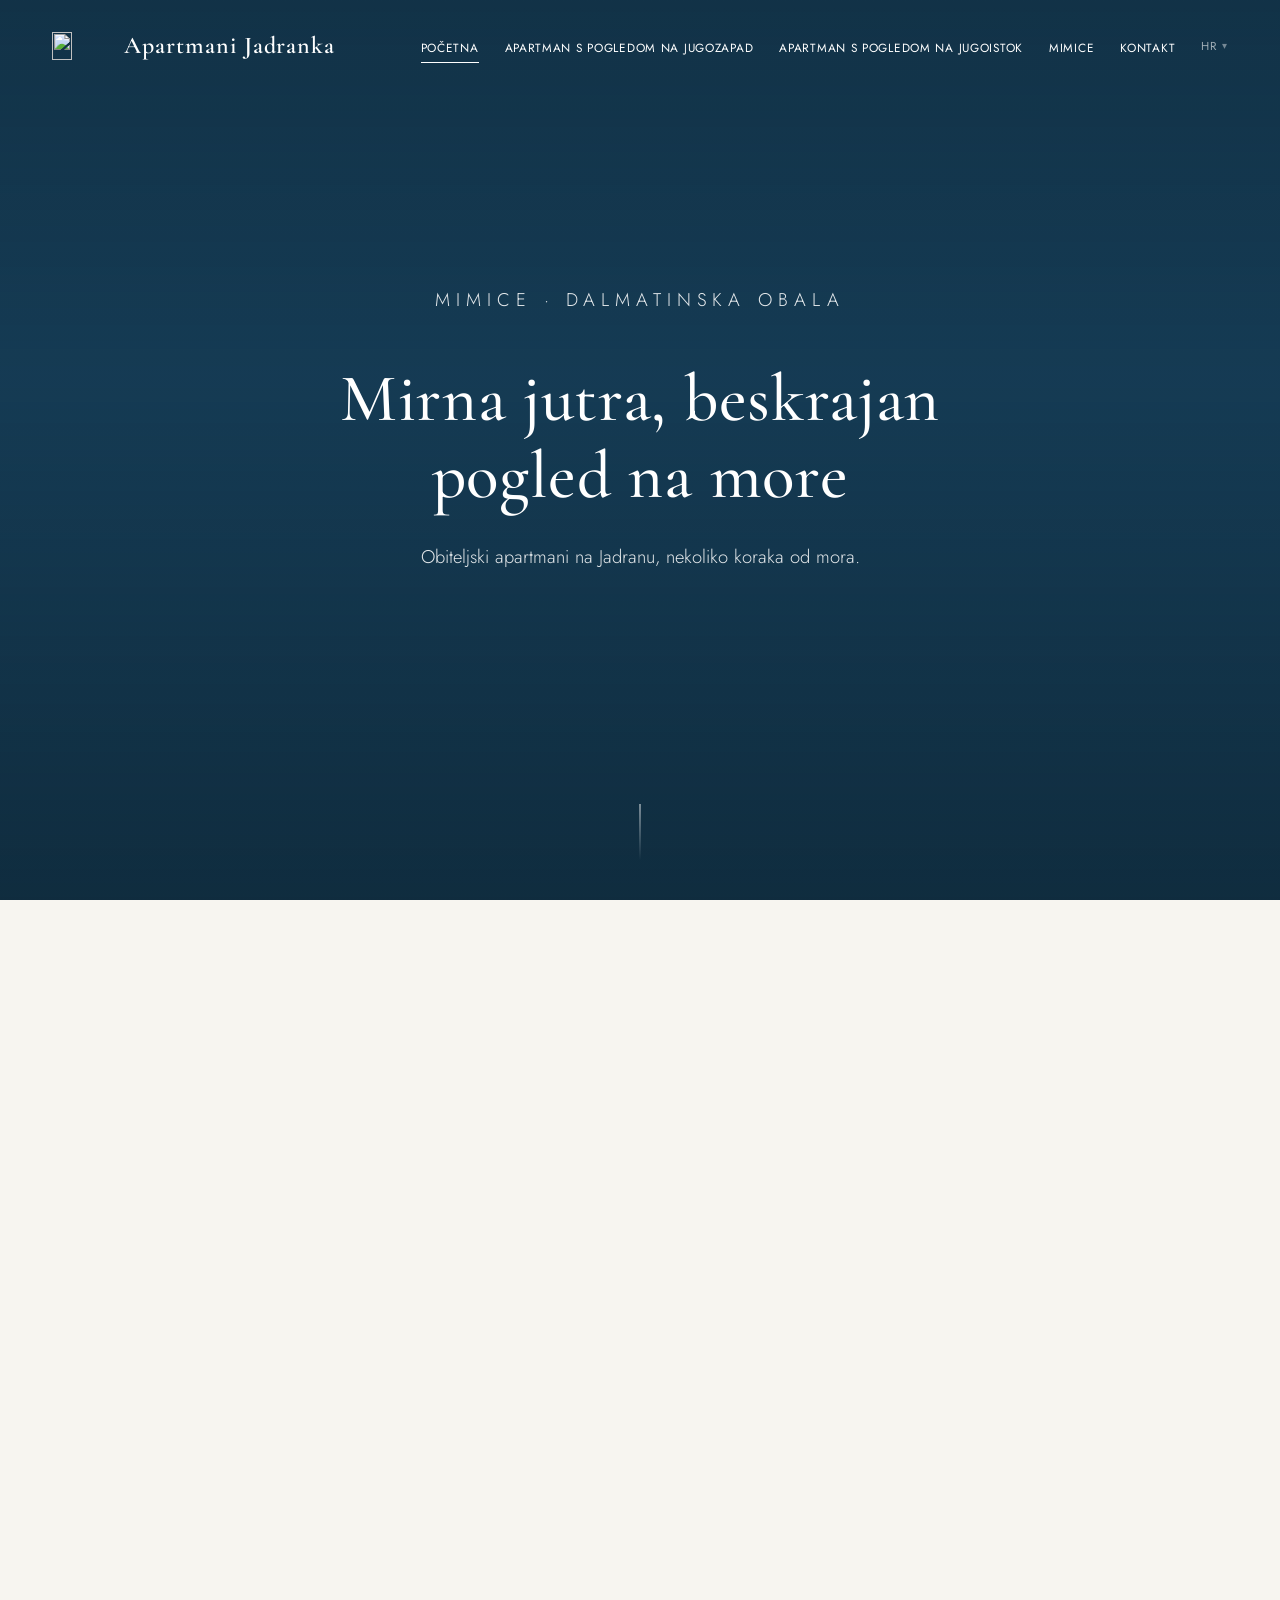
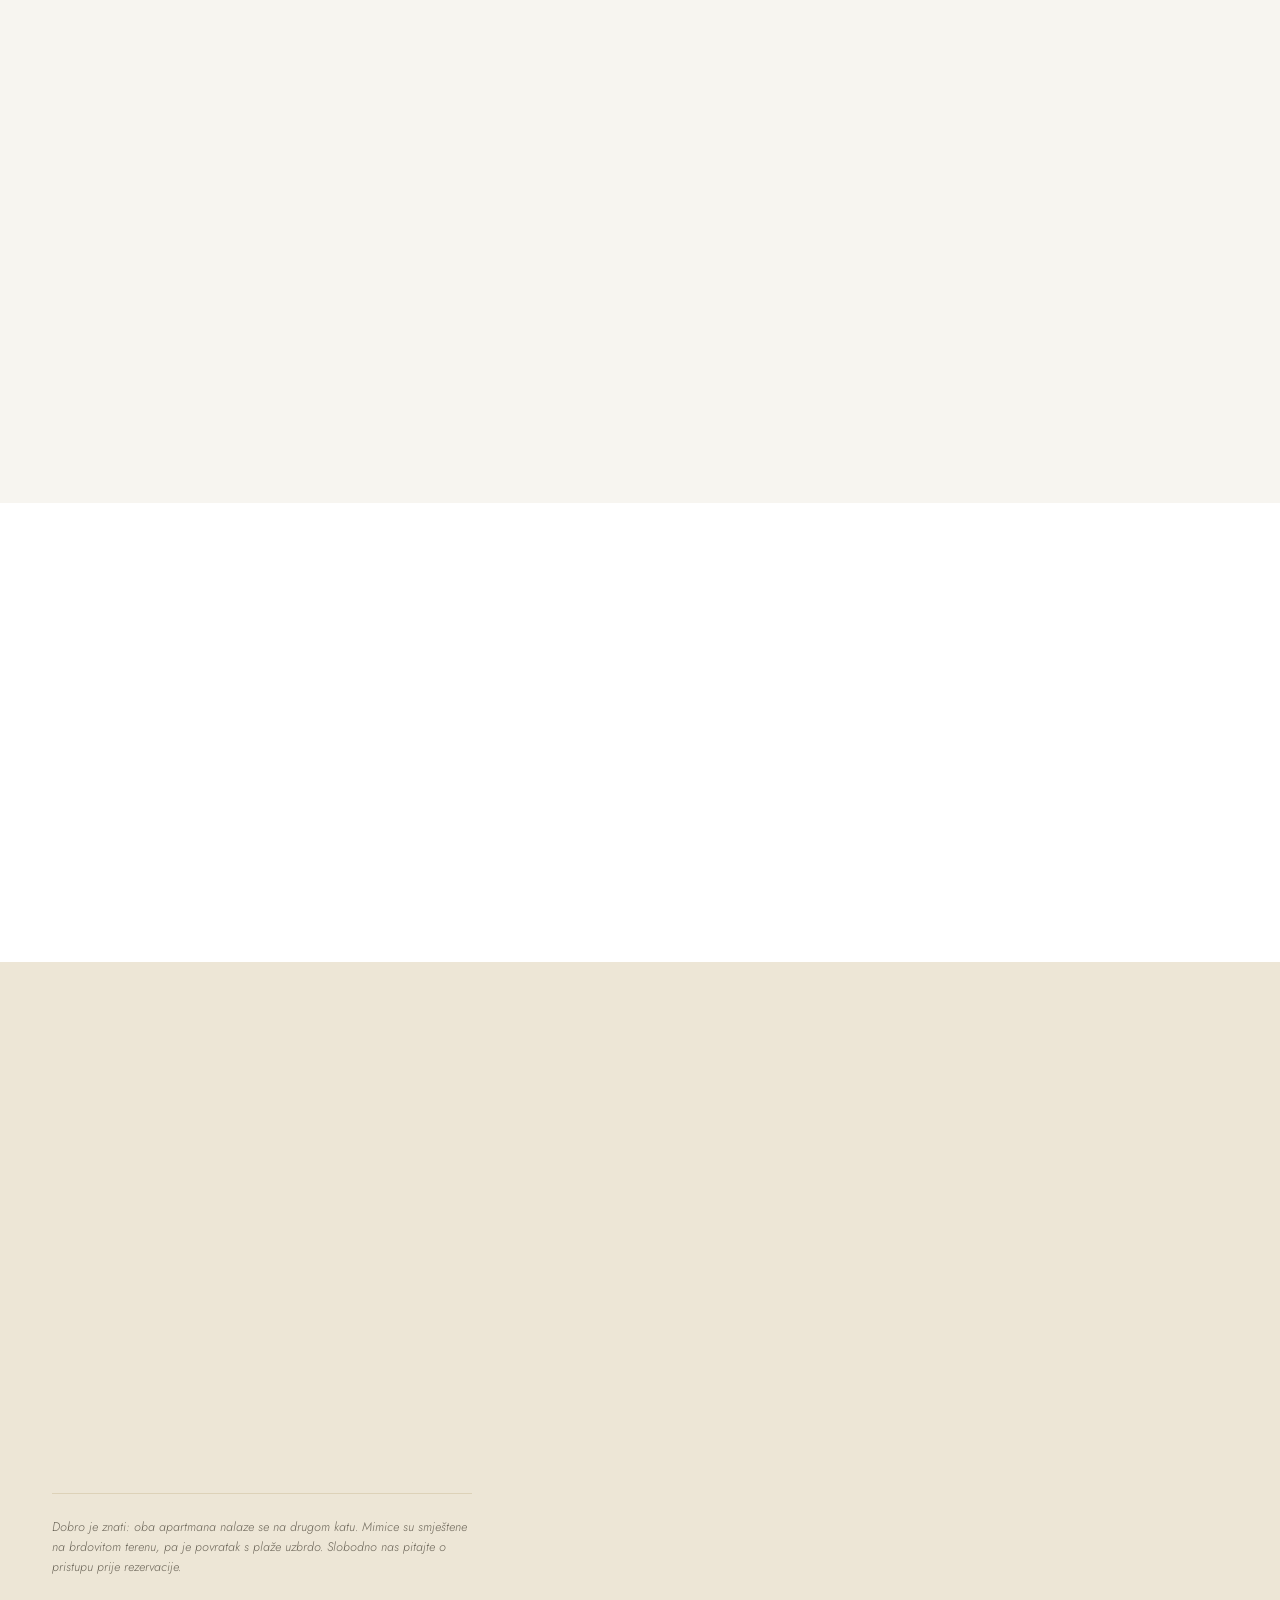
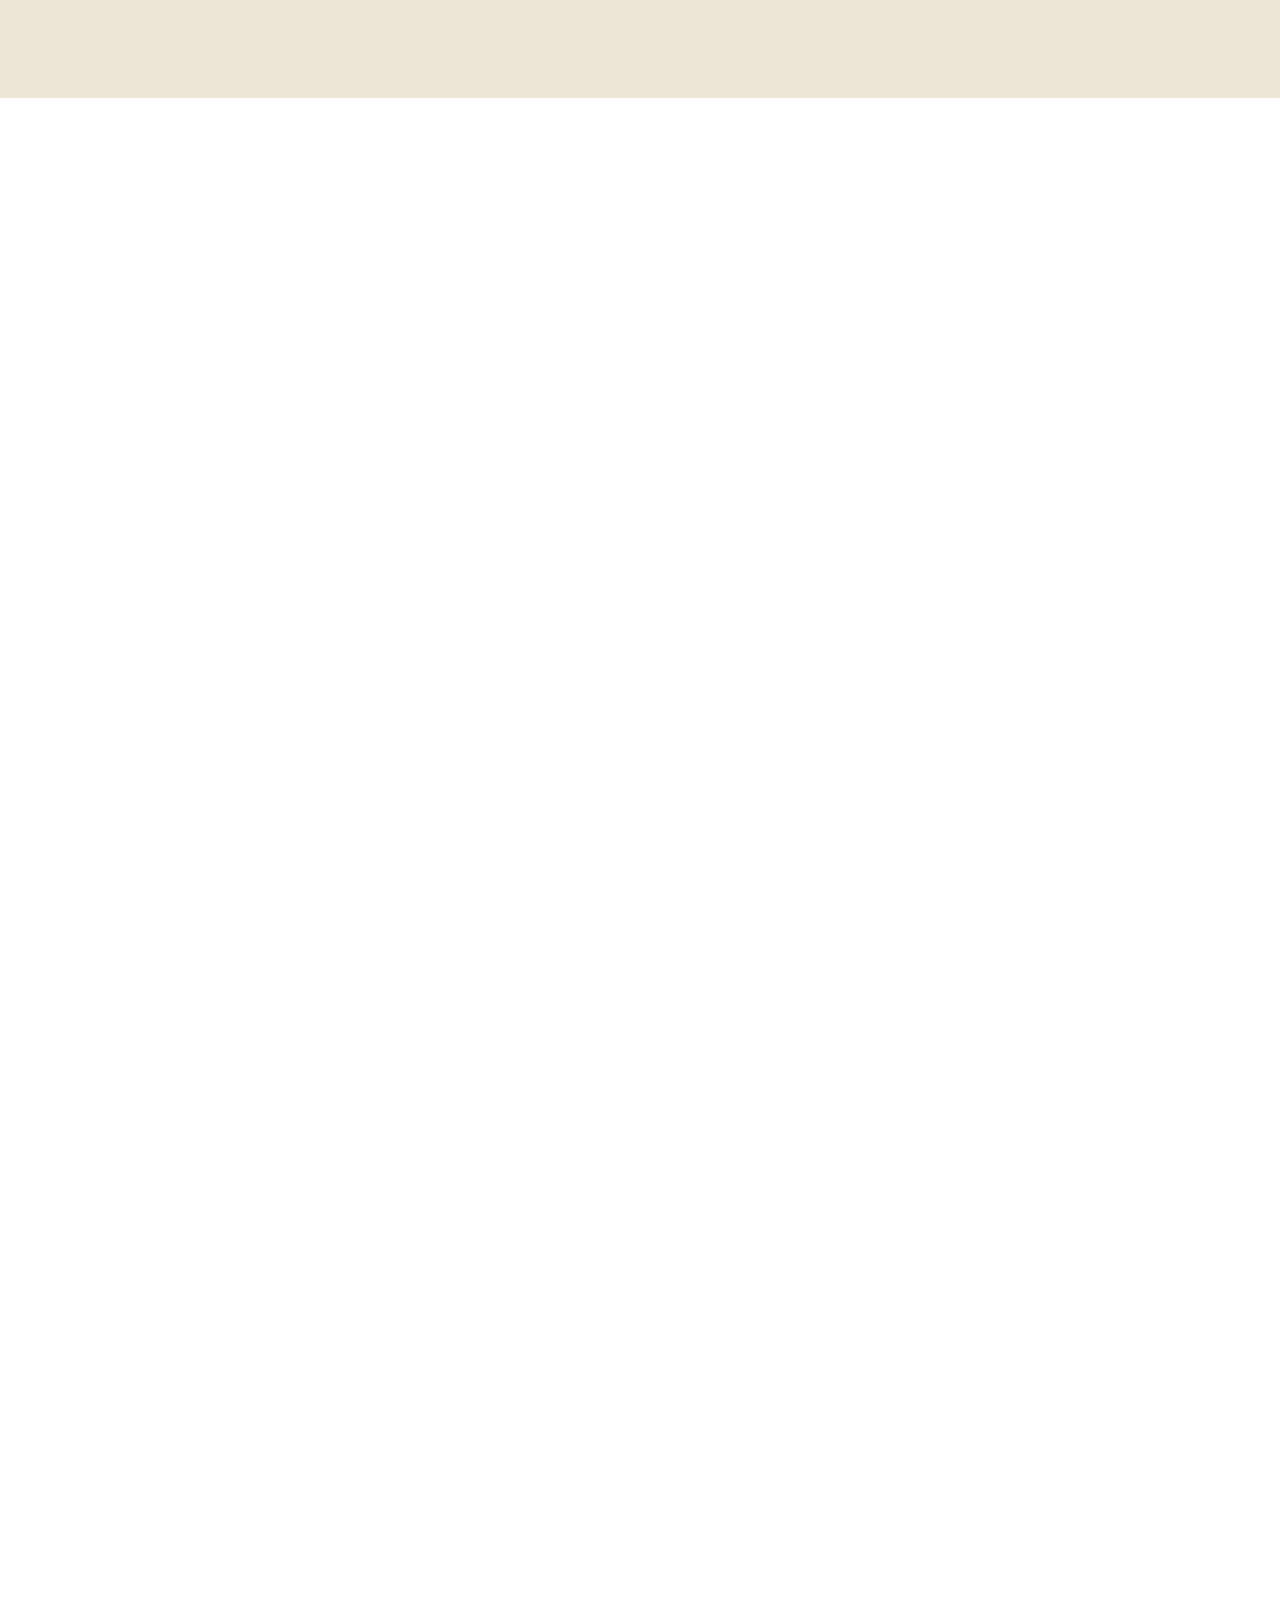
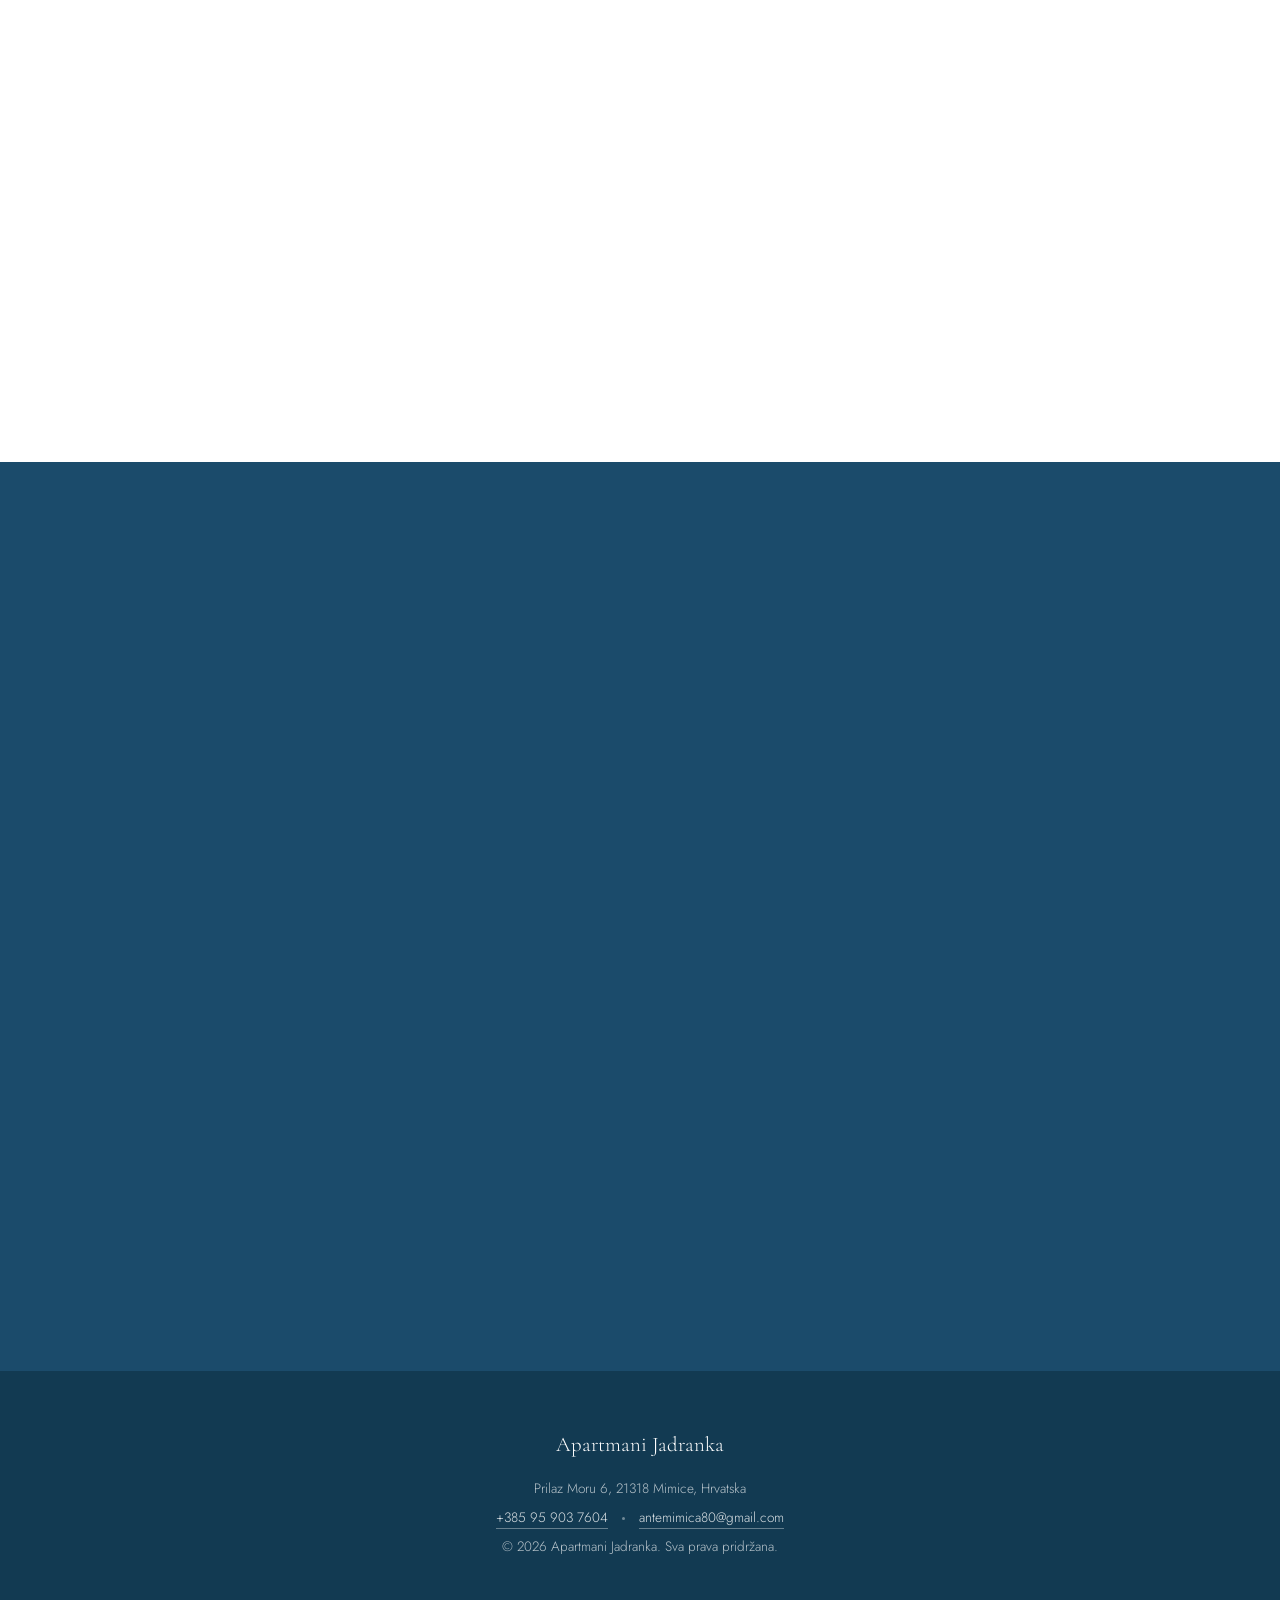
==== commit 077ea2d1: "Add German, Polish, and Czech translations (5 languages total) Every string in js/i18n.js (nav, hero" ====
--- a/apartmani-jadranka/index.html
+++ b/apartmani-jadranka/index.html
@@ -12,7 +12,7 @@
   <link rel="icon" type="image/png" sizes="32x32" href="images/favicon-32x32.png">
   <link rel="icon" type="image/png" sizes="16x16" href="images/favicon-16x16.png">
   <link rel="apple-touch-icon" href="images/apple-touch-icon.png">
-  <link rel="stylesheet" href="css/style.css?v=20260917">
+  <link rel="stylesheet" href="css/style.css?v=20260918">
 </head>
 <body>
 
@@ -26,9 +26,16 @@
         <li><a href="index.html#mimice" data-i18n="nav.mimice">Mimice</a></li>
         <li><a href="index.html#contact" data-i18n="nav.contact">Contact</a></li>
         <li class="lang-switch">
-          <button type="button" data-lang-btn="hr">HR</button>
-          <span aria-hidden="true">/</span>
-          <button type="button" data-lang-btn="en">EN</button>
+          <button type="button" class="lang-toggle" aria-haspopup="listbox" aria-expanded="false">
+            <span class="lang-current">HR</span>
+          </button>
+          <ul class="lang-menu" role="listbox">
+            <li role="option"><button type="button" data-lang-btn="hr">Hrvatski</button></li>
+            <li role="option"><button type="button" data-lang-btn="en">English</button></li>
+            <li role="option"><button type="button" data-lang-btn="de">Deutsch</button></li>
+            <li role="option"><button type="button" data-lang-btn="pl">Polski</button></li>
+            <li role="option"><button type="button" data-lang-btn="cs">Čeština</button></li>
+          </ul>
         </li>
       </ul>
       <button class="nav-toggle" aria-label="Toggle menu" aria-expanded="false">
@@ -269,7 +276,7 @@
     </div>
   </footer>
 
-  <script src="js/i18n.js?v=20260915"></script>
+  <script src="js/i18n.js?v=20260918"></script>
   <script src="js/main.js?v=20260910"></script>
   <script src="js/gallery.js?v=20260911"></script>
   <script src="js/reviews.js?v=20260911"></script>
--- a/apartmani-jadranka/css/style.css
+++ b/apartmani-jadranka/css/style.css
@@ -271,9 +271,7 @@
 }
 
 .lang-switch {
-  display: flex;
-  align-items: center;
-  gap: 8px;
+  position: relative;
   font-size: 0.72rem;
   letter-spacing: 0.08em;
   color: rgba(255, 255, 255, 0.6);
@@ -285,7 +283,10 @@
   color: var(--color-text-light);
 }
 
-.lang-switch button {
+.lang-toggle {
+  display: flex;
+  align-items: center;
+  gap: 5px;
   background: none;
   border: none;
   padding: 0;
@@ -294,19 +295,55 @@
   letter-spacing: 0.08em;
   color: inherit;
   cursor: pointer;
-  opacity: 0.65;
-  transition: opacity 0.2s ease;
-}
-
-.lang-switch button.active {
-  opacity: 1;
+}
+
+.lang-toggle::after {
+  content: '▾';
+  font-size: 0.6rem;
+  opacity: 0.7;
+}
+
+.lang-menu {
+  display: none;
+  position: absolute;
+  top: calc(100% + 12px);
+  right: 0;
+  min-width: 130px;
+  margin: 0;
+  padding: 8px 0;
+  list-style: none;
+  background-color: var(--color-white);
+  border-radius: var(--radius);
+  box-shadow: var(--shadow-small);
+  z-index: 30;
+}
+
+.lang-menu.open {
+  display: block;
+}
+
+.lang-menu button {
+  display: block;
+  width: 100%;
+  text-align: left;
+  background: none;
+  border: none;
+  padding: 9px 18px;
+  font-family: var(--font-body);
+  font-size: 0.82rem;
+  letter-spacing: 0.02em;
+  color: var(--color-text);
+  cursor: pointer;
+  transition: background-color 0.15s ease;
+}
+
+.lang-menu button:hover {
+  background-color: var(--color-sea-mist);
+}
+
+.lang-menu button.active {
+  color: var(--color-sea-deep);
   font-weight: 500;
-  color: var(--color-white);
-}
-
-.site-header.scrolled .lang-switch button.active,
-.site-header.solid .lang-switch button.active {
-  color: var(--color-sea-deep);
 }
 
 .nav-toggle {
@@ -1754,12 +1791,13 @@
     margin-top: 8px;
   }
 
-  .nav-links .lang-switch button {
+  .nav-links .lang-toggle {
     color: inherit !important;
   }
 
-  .nav-links .lang-switch button.active {
-    color: var(--color-sea-deep) !important;
+  .nav-links .lang-menu {
+    left: 0;
+    right: auto;
   }
 
   .nav-backdrop {
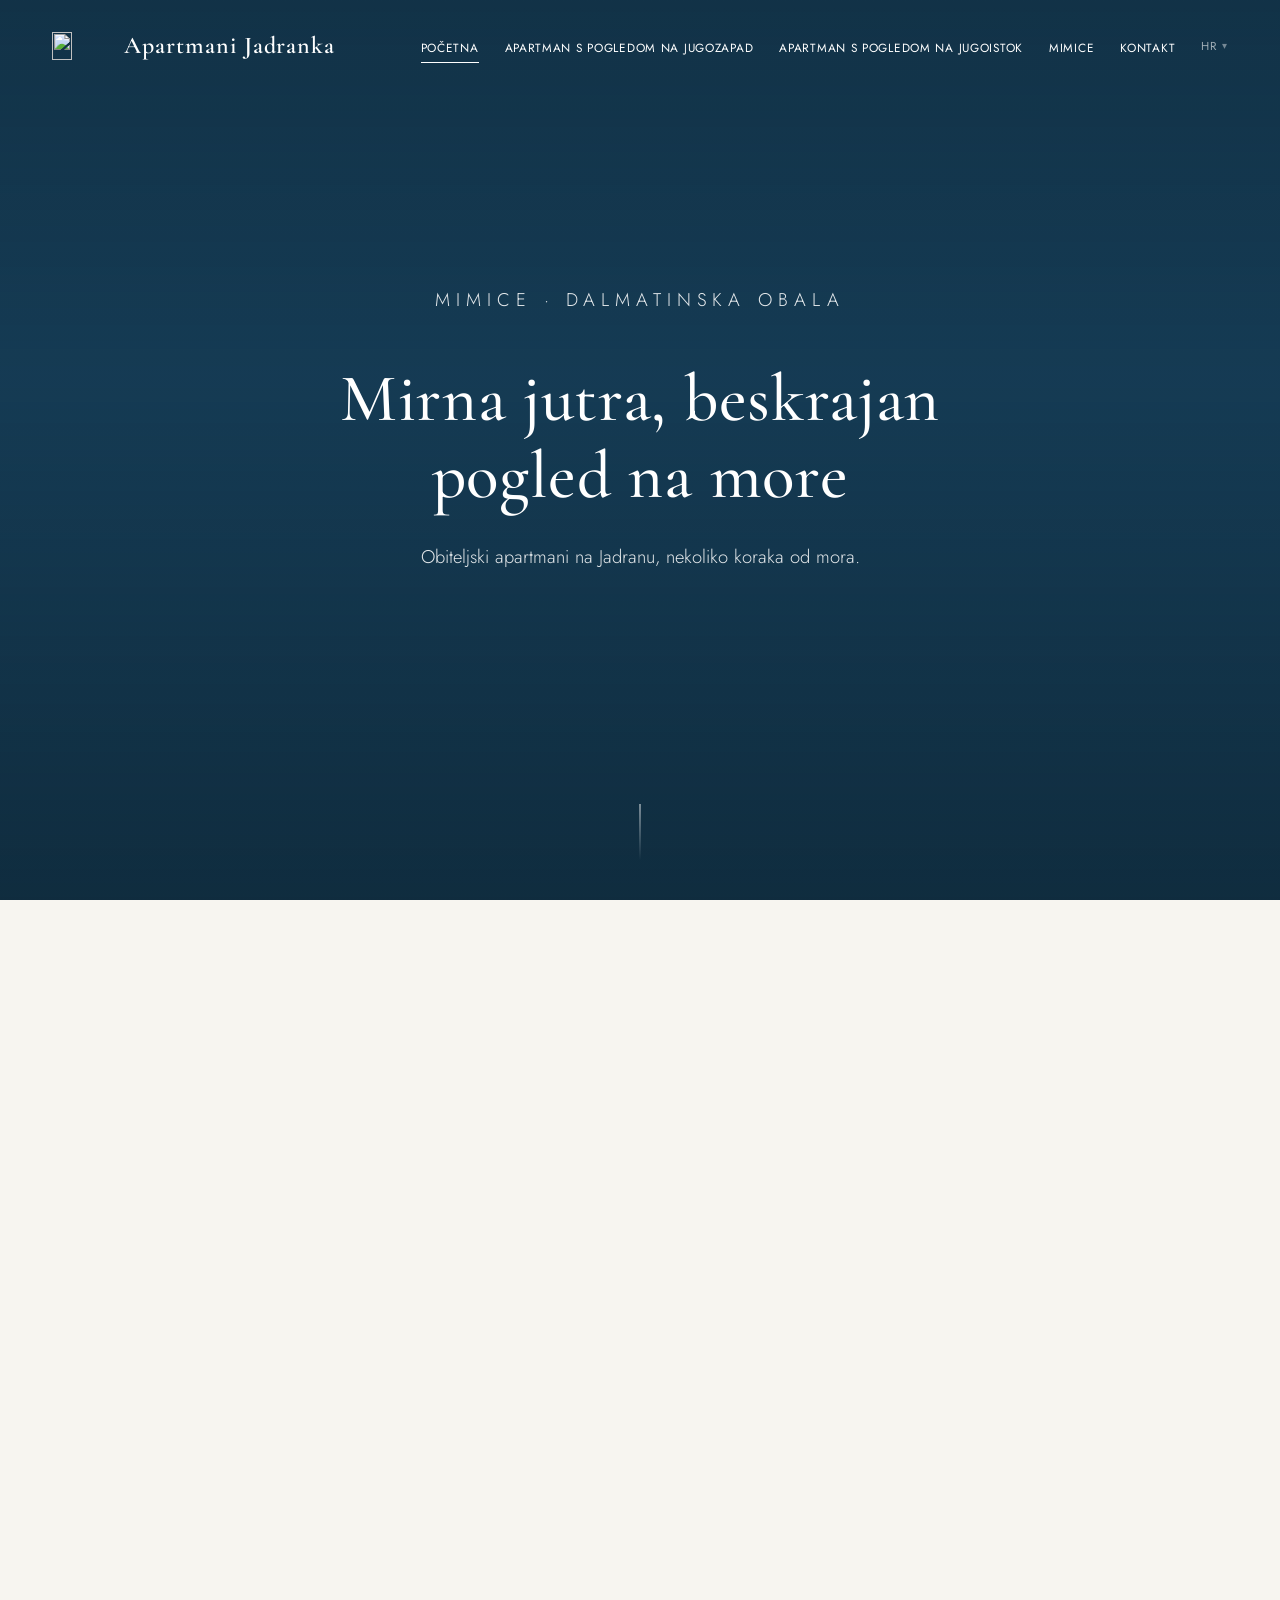
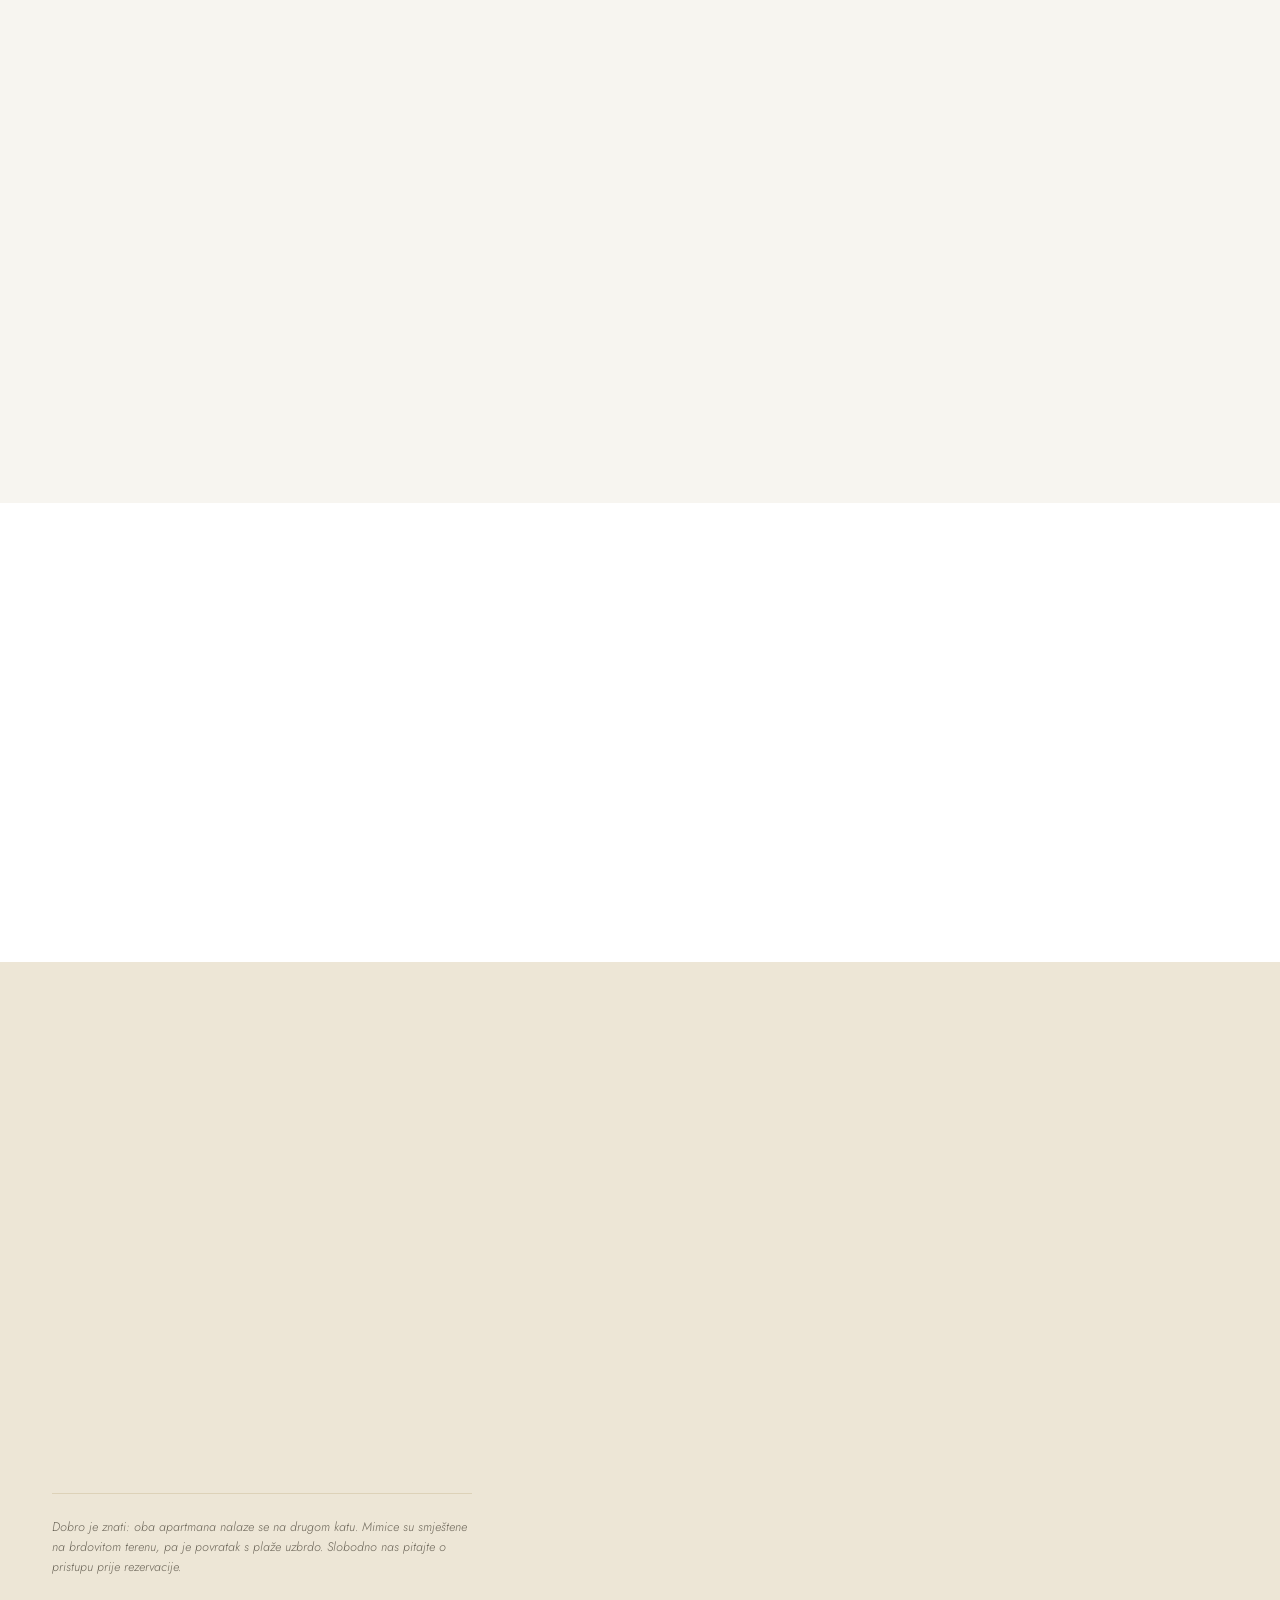
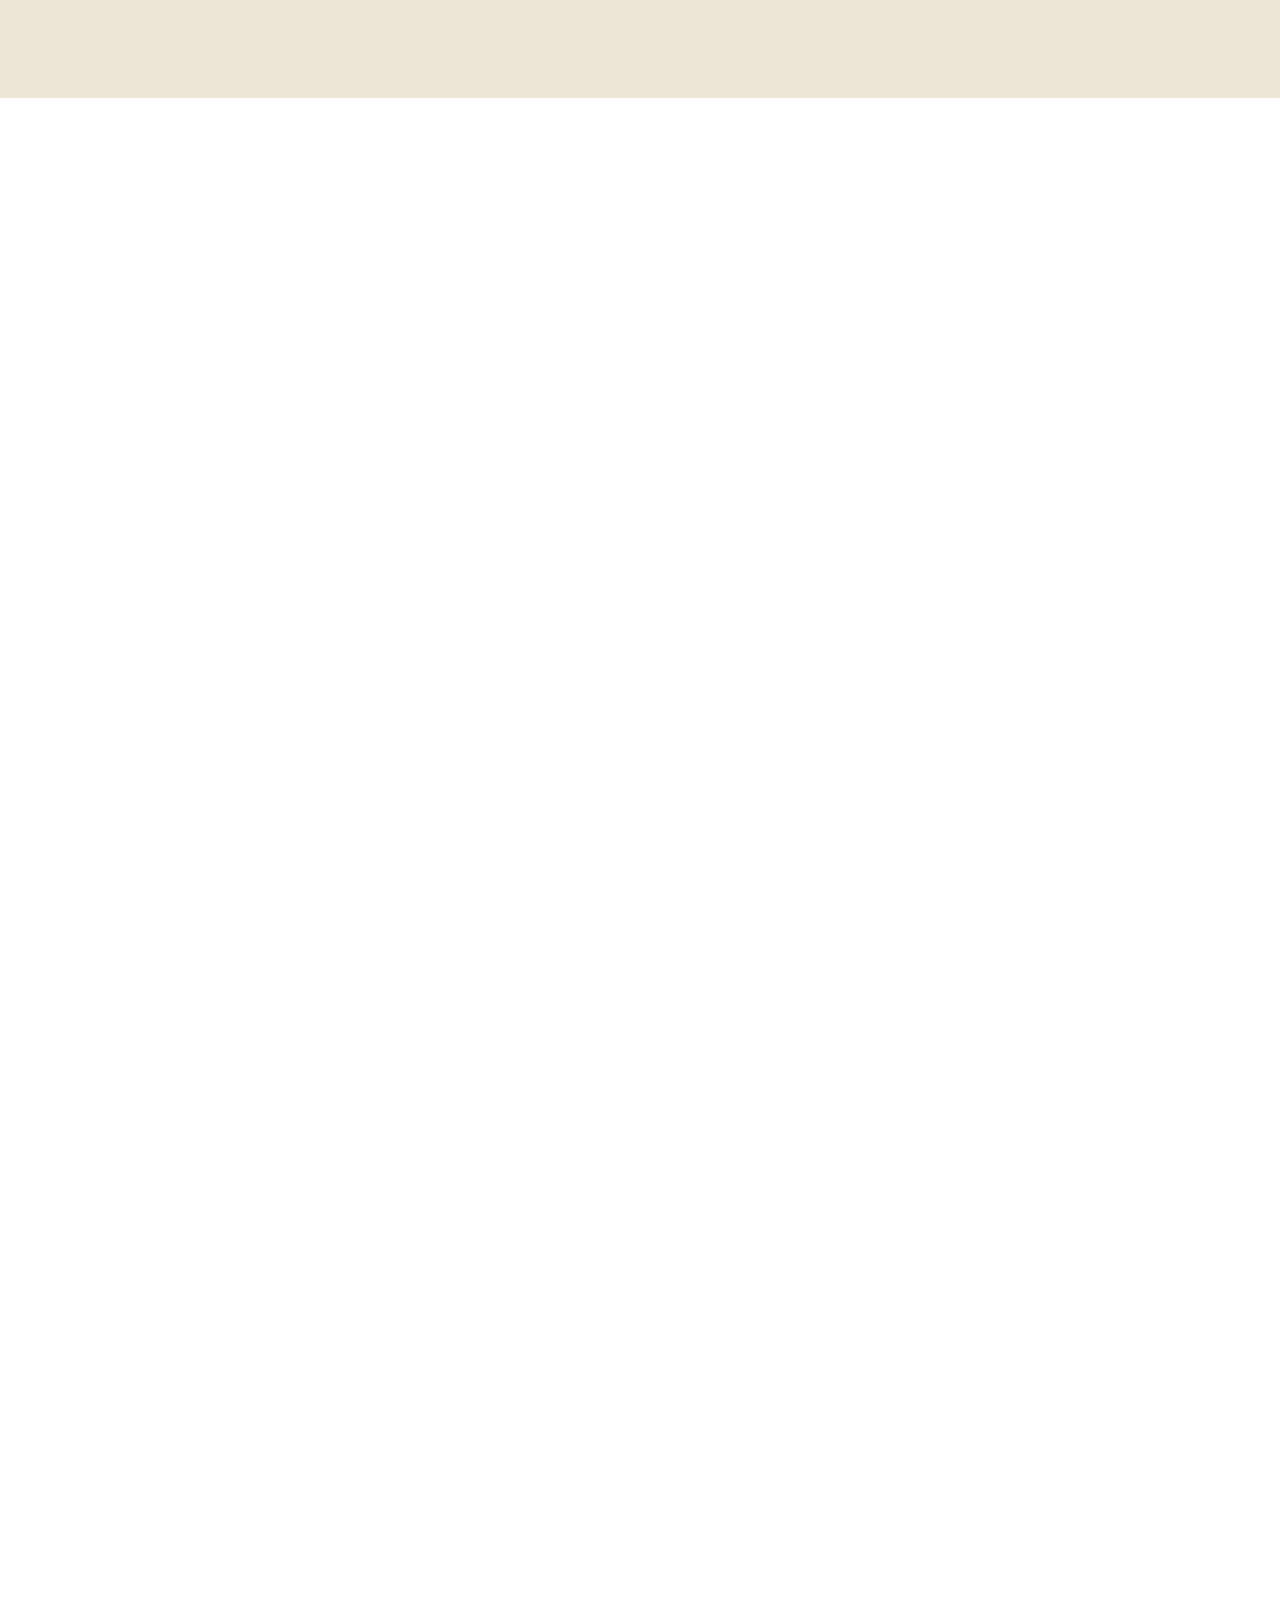
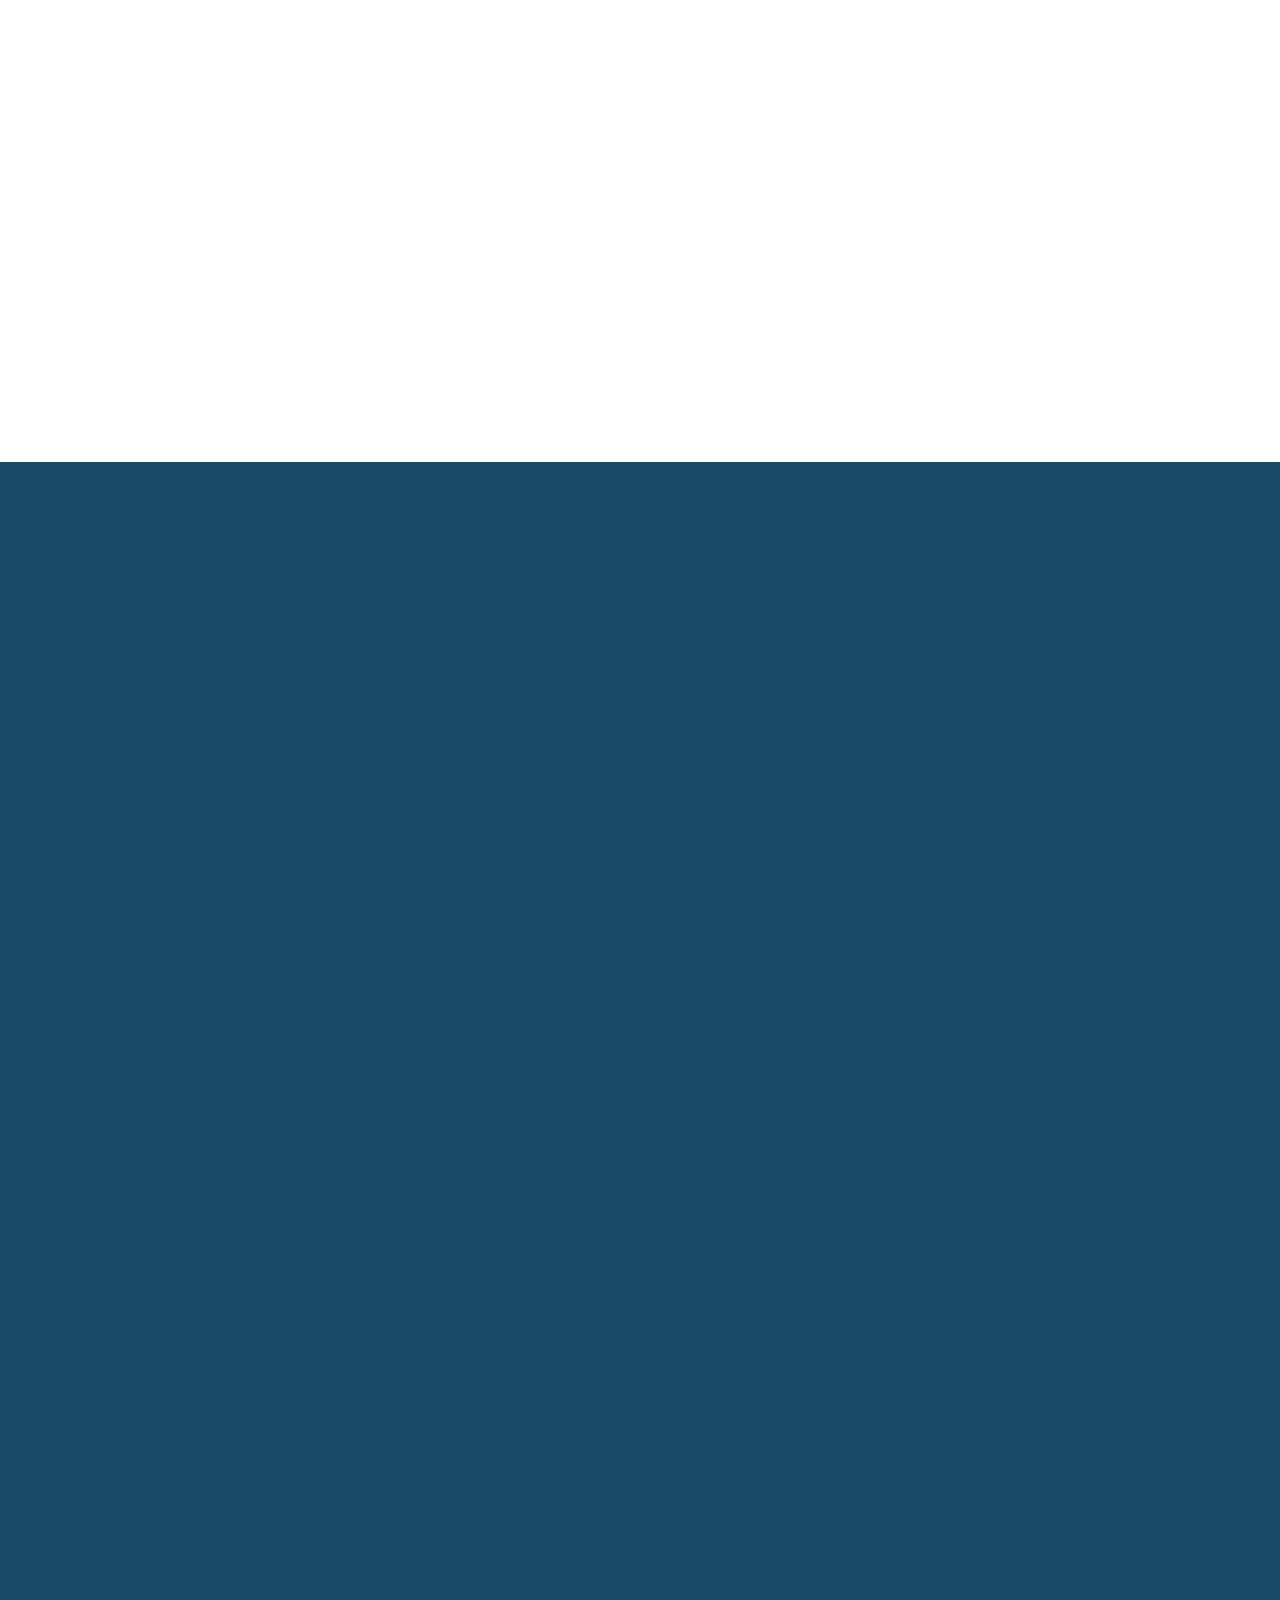
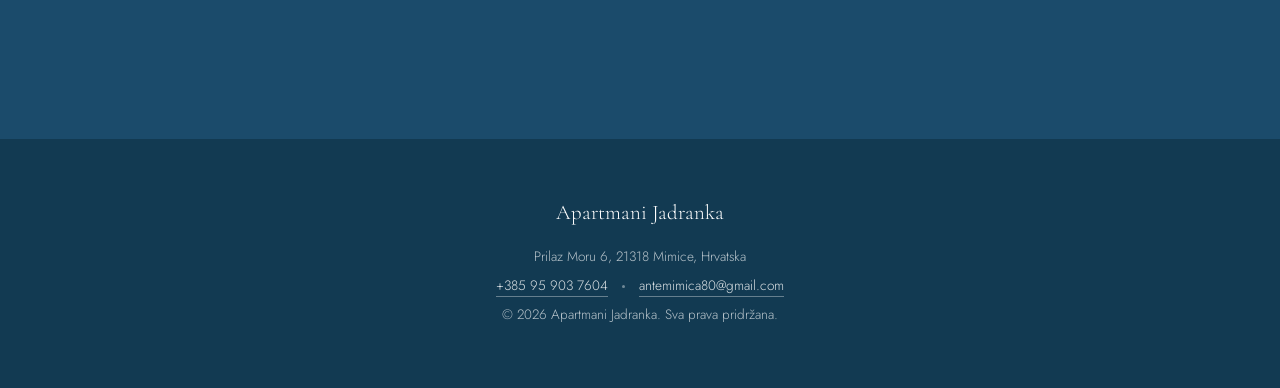
==== commit a4f25273: "Add booking policy, structured data, and a map embed Booking Policy: both unit pages' pricing card n" ====
--- a/apartmani-jadranka/index.html
+++ b/apartmani-jadranka/index.html
@@ -12,7 +12,33 @@
   <link rel="icon" type="image/png" sizes="32x32" href="images/favicon-32x32.png">
   <link rel="icon" type="image/png" sizes="16x16" href="images/favicon-16x16.png">
   <link rel="apple-touch-icon" href="images/apple-touch-icon.png">
-  <link rel="stylesheet" href="css/style.css?v=20260918">
+  <link rel="stylesheet" href="css/style.css?v=20260920">
+  <script type="application/ld+json">
+  {
+    "@context": "https://schema.org",
+    "@type": "LodgingBusiness",
+    "name": "Apartmani Jadranka",
+    "description": "Family-run apartments in Mimice on the Dalmatian coast, Croatia, a short walk from the sea.",
+    "image": "https://antemimica80-cmd.github.io/Apartmani-Jadranka/images/mimice-hero.jpg",
+    "url": "https://antemimica80-cmd.github.io/Apartmani-Jadranka/",
+    "telephone": "+385959037604",
+    "email": "antemimica80@gmail.com",
+    "address": {
+      "@type": "PostalAddress",
+      "streetAddress": "Prilaz Moru 6",
+      "addressLocality": "Mimice",
+      "postalCode": "21318",
+      "addressCountry": "HR"
+    },
+    "checkinTime": "15:00",
+    "checkoutTime": "10:00",
+    "amenityFeature": [
+      { "@type": "LocationFeatureSpecification", "name": "Free parking", "value": true },
+      { "@type": "LocationFeatureSpecification", "name": "Wi-Fi", "value": true },
+      { "@type": "LocationFeatureSpecification", "name": "Sea view", "value": true }
+    ]
+  }
+  </script>
 </head>
 <body>
 
@@ -236,6 +262,14 @@
           <button type="button" class="btn btn-primary" id="message-host-btn" data-i18n="contact.message_host_cta">Message Host</button>
         </div>
       </div>
+
+      <div class="contact-map reveal">
+        <iframe
+          src="https://www.google.com/maps?q=Prilaz+Moru+6,+21318+Mimice,+Croatia&output=embed"
+          width="100%" height="320" style="border:0;" allowfullscreen="" loading="lazy"
+          referrerpolicy="no-referrer-when-downgrade"
+          title="Apartmani Jadranka — Prilaz Moru 6, Mimice"></iframe>
+      </div>
     </div>
   </section>
 
--- a/apartmani-jadranka/css/style.css
+++ b/apartmani-jadranka/css/style.css
@@ -1368,6 +1368,49 @@
   color: var(--color-text-light);
 }
 
+.policy-heading {
+  margin-top: 28px;
+  padding-top: 24px;
+  border-top: 1px solid var(--color-sand-dark);
+  font-size: 0.72rem;
+  letter-spacing: 0.12em;
+  text-transform: uppercase;
+  color: var(--color-sea-deep);
+  text-align: left;
+}
+
+.policy-list {
+  margin-top: 16px;
+  text-align: left;
+}
+
+.policy-item {
+  display: flex;
+  justify-content: space-between;
+  align-items: baseline;
+  gap: 16px;
+  padding: 10px 0;
+  border-top: 1px solid var(--color-sand-dark);
+  font-size: 0.85rem;
+}
+
+.policy-item:first-child {
+  border-top: none;
+  padding-top: 0;
+}
+
+.policy-item dt {
+  color: var(--color-sea-deep);
+  font-weight: 500;
+  flex: none;
+}
+
+.policy-item dd {
+  color: var(--color-text-light);
+  font-weight: 300;
+  text-align: right;
+}
+
 /* ===========================================================
    Contact / Availability
    =========================================================== */
@@ -1401,6 +1444,19 @@
 .contact-grid-solo .host-card {
   max-width: 420px;
   width: 100%;
+}
+
+.contact-map {
+  margin-top: 48px;
+  border-radius: var(--radius-lg);
+  overflow: hidden;
+  box-shadow: var(--shadow-soft);
+}
+
+.contact-map iframe {
+  display: block;
+  width: 100%;
+  height: 320px;
 }
 
 .form-row {
@@ -1767,13 +1823,15 @@
     background-color: var(--color-stone);
     flex-direction: column;
     align-items: flex-start;
-    justify-content: center;
+    justify-content: flex-start;
     padding: 40px;
+    padding-top: max(40px, env(safe-area-inset-top, 0px));
     gap: 30px;
     box-shadow: -10px 0 40px rgba(27, 75, 107, 0.15);
     transform: translateX(100%);
     transition: transform 0.35s ease;
     z-index: 1001;
+    overflow-y: auto;
   }
 
   .nav-links.open {
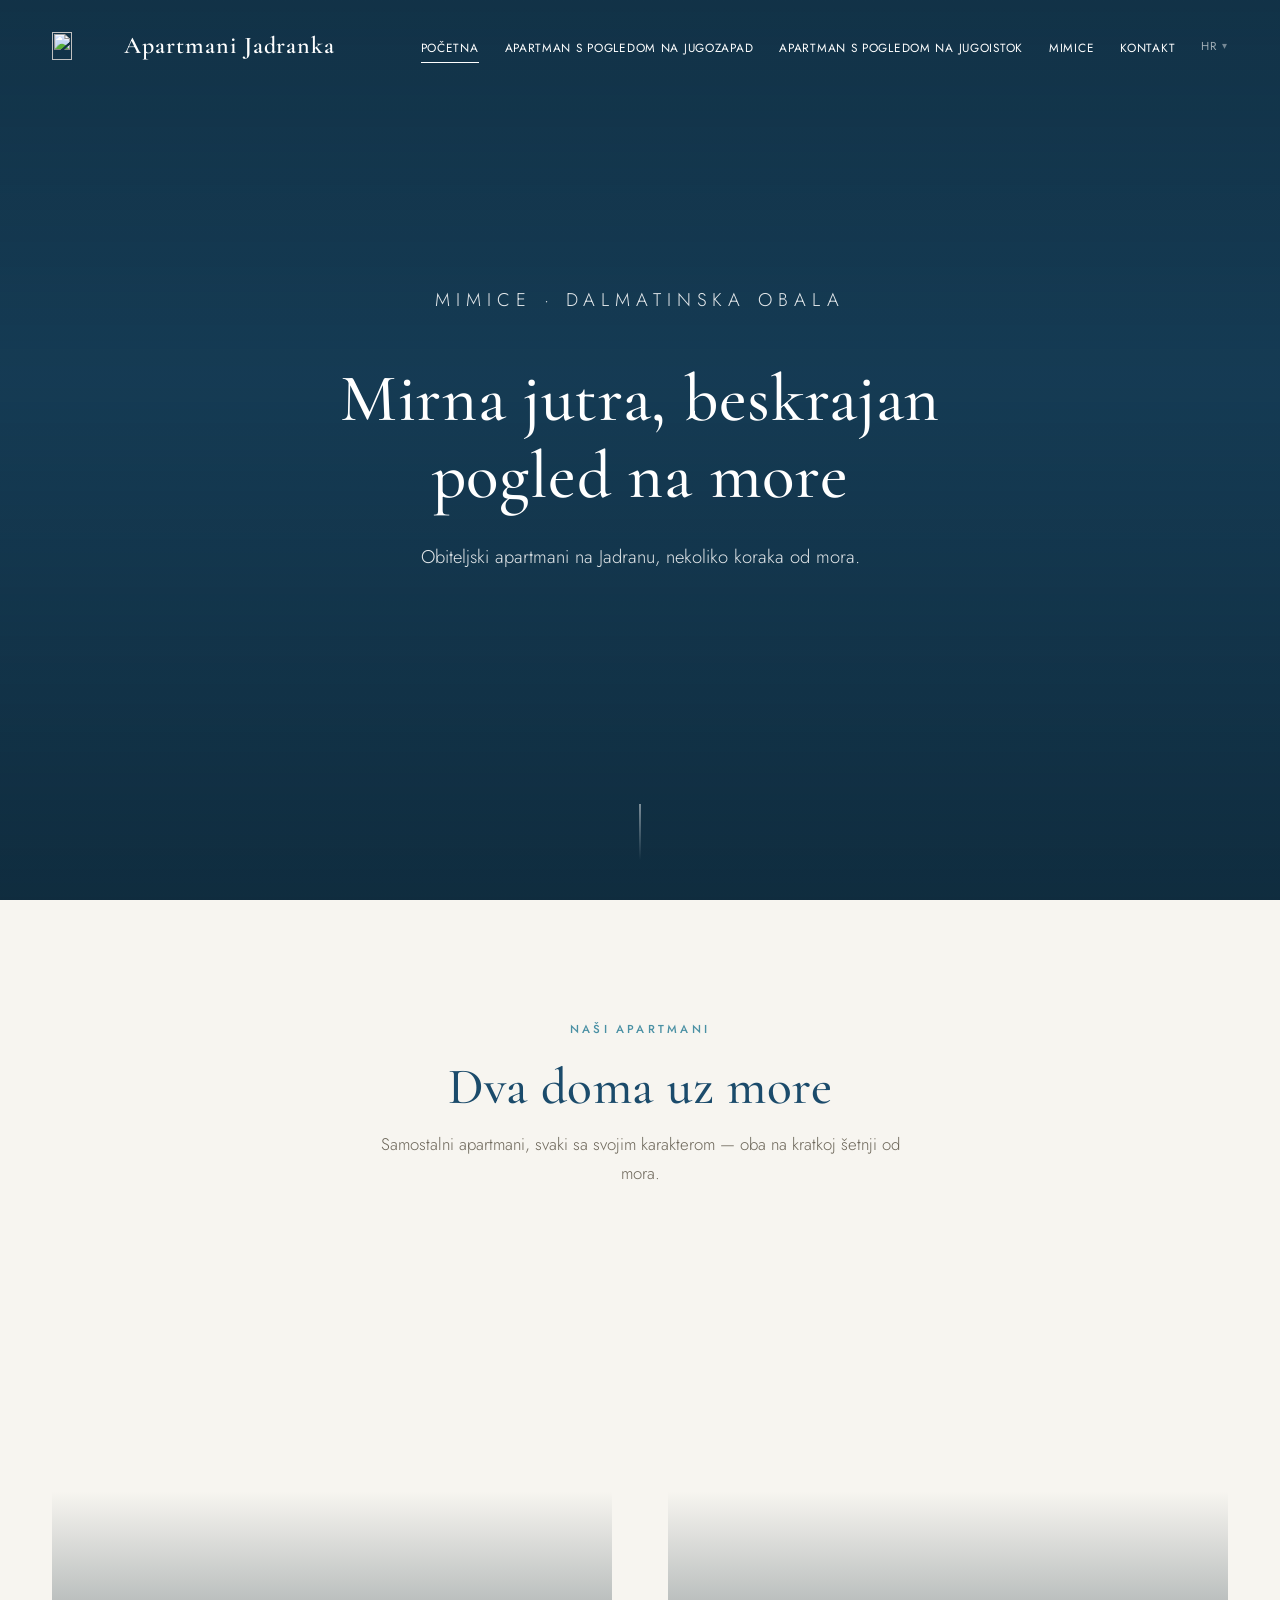
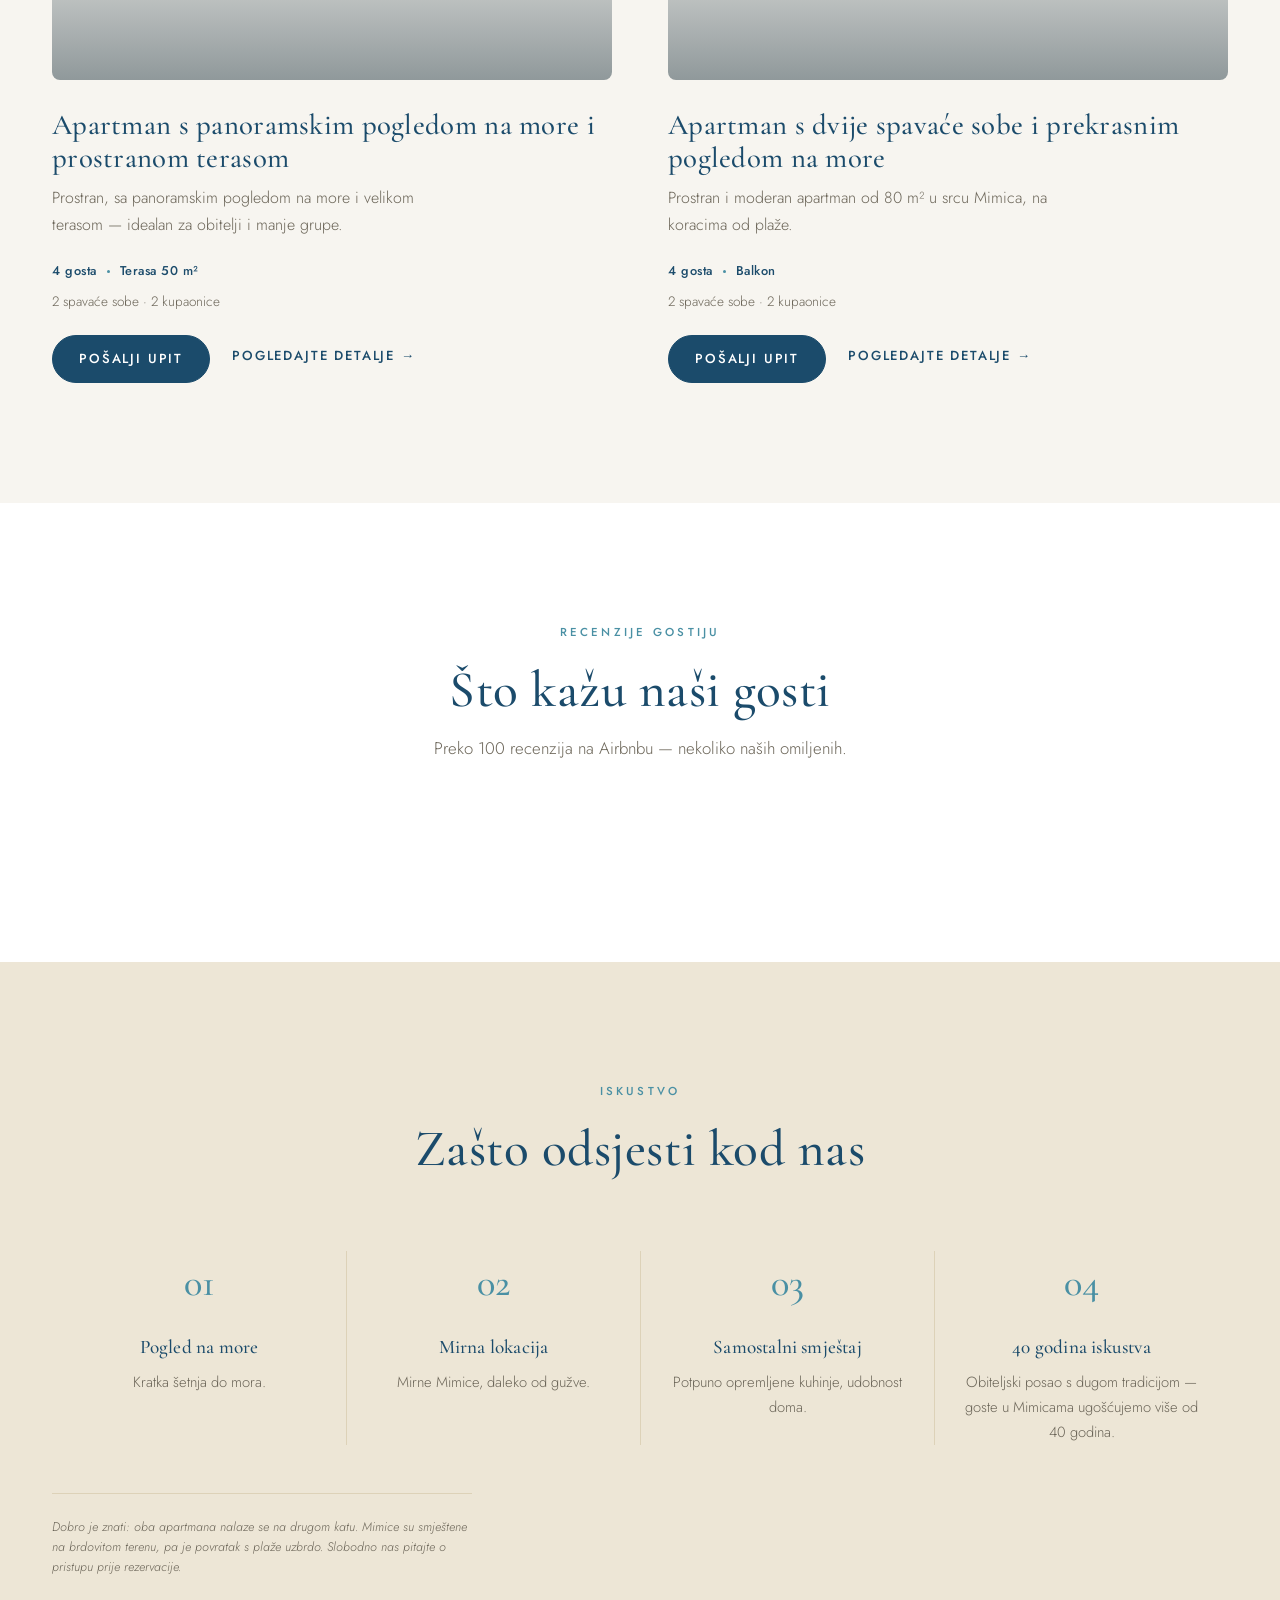
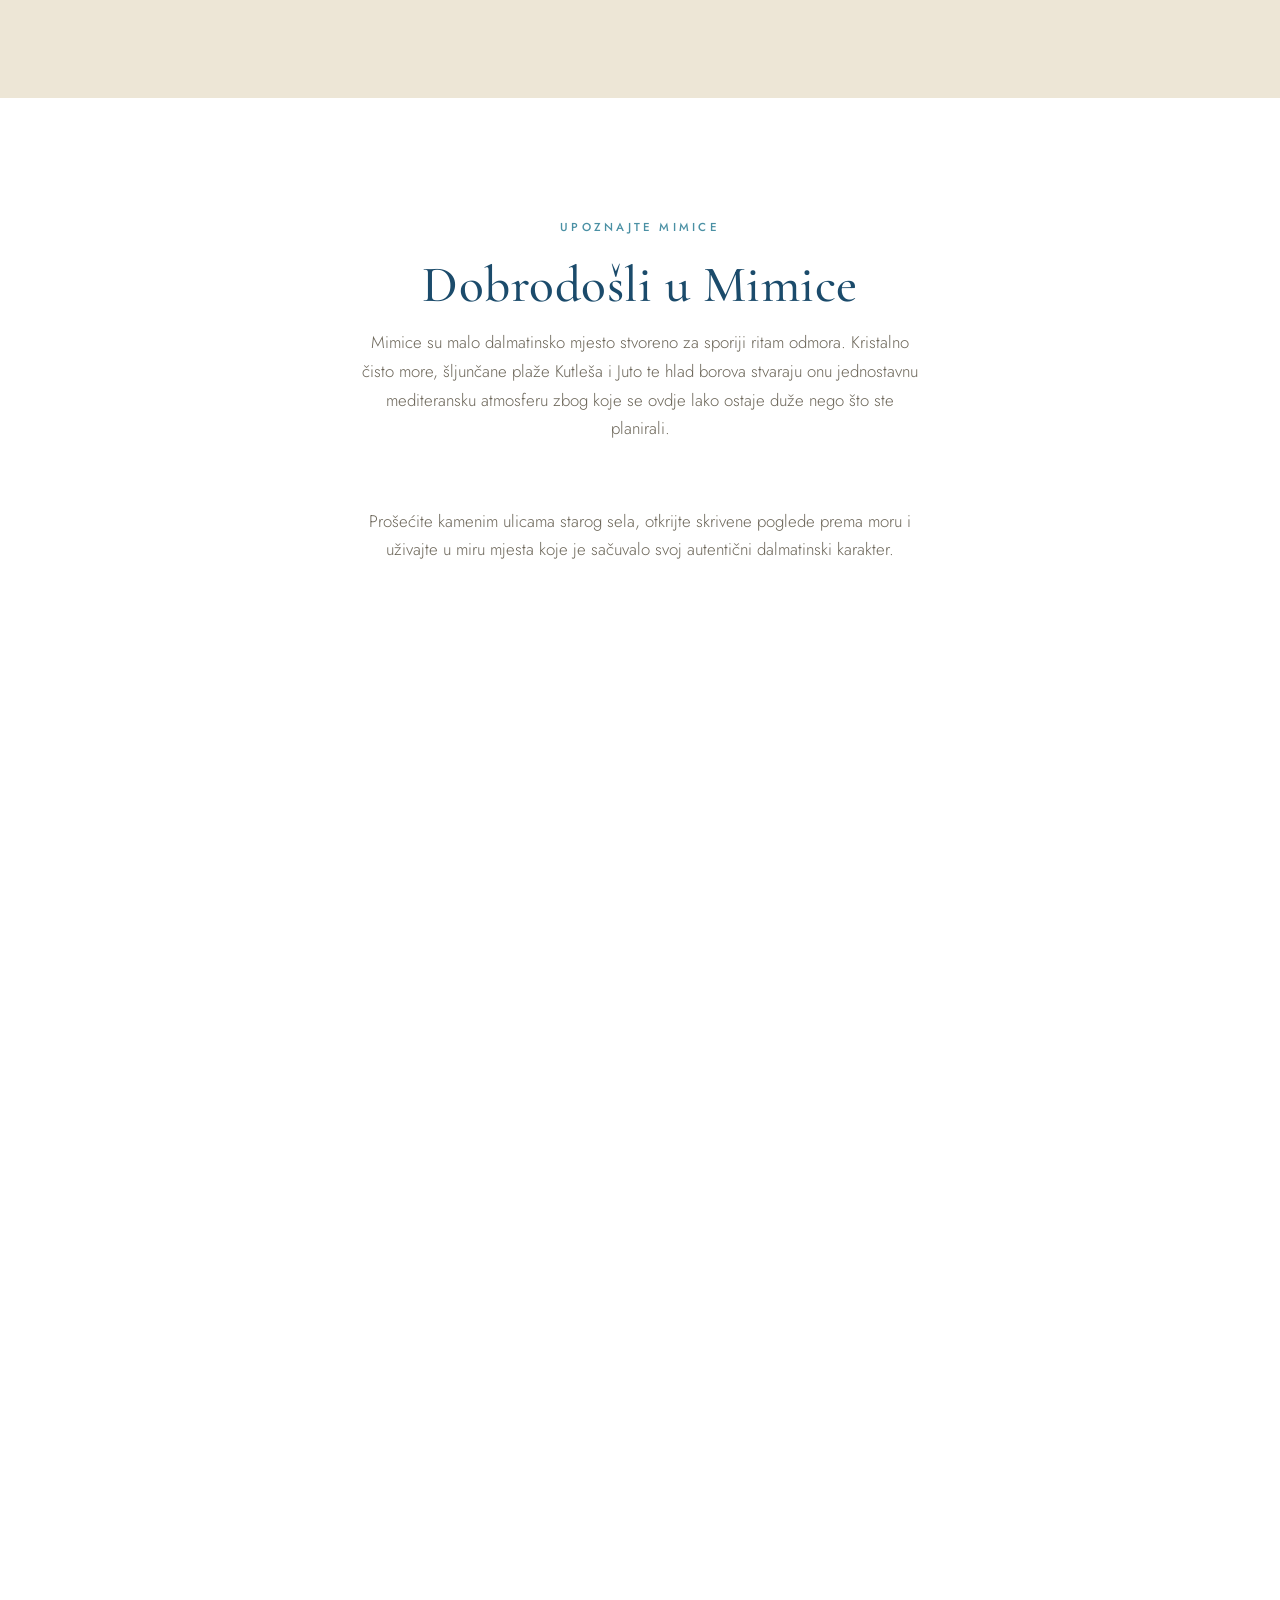
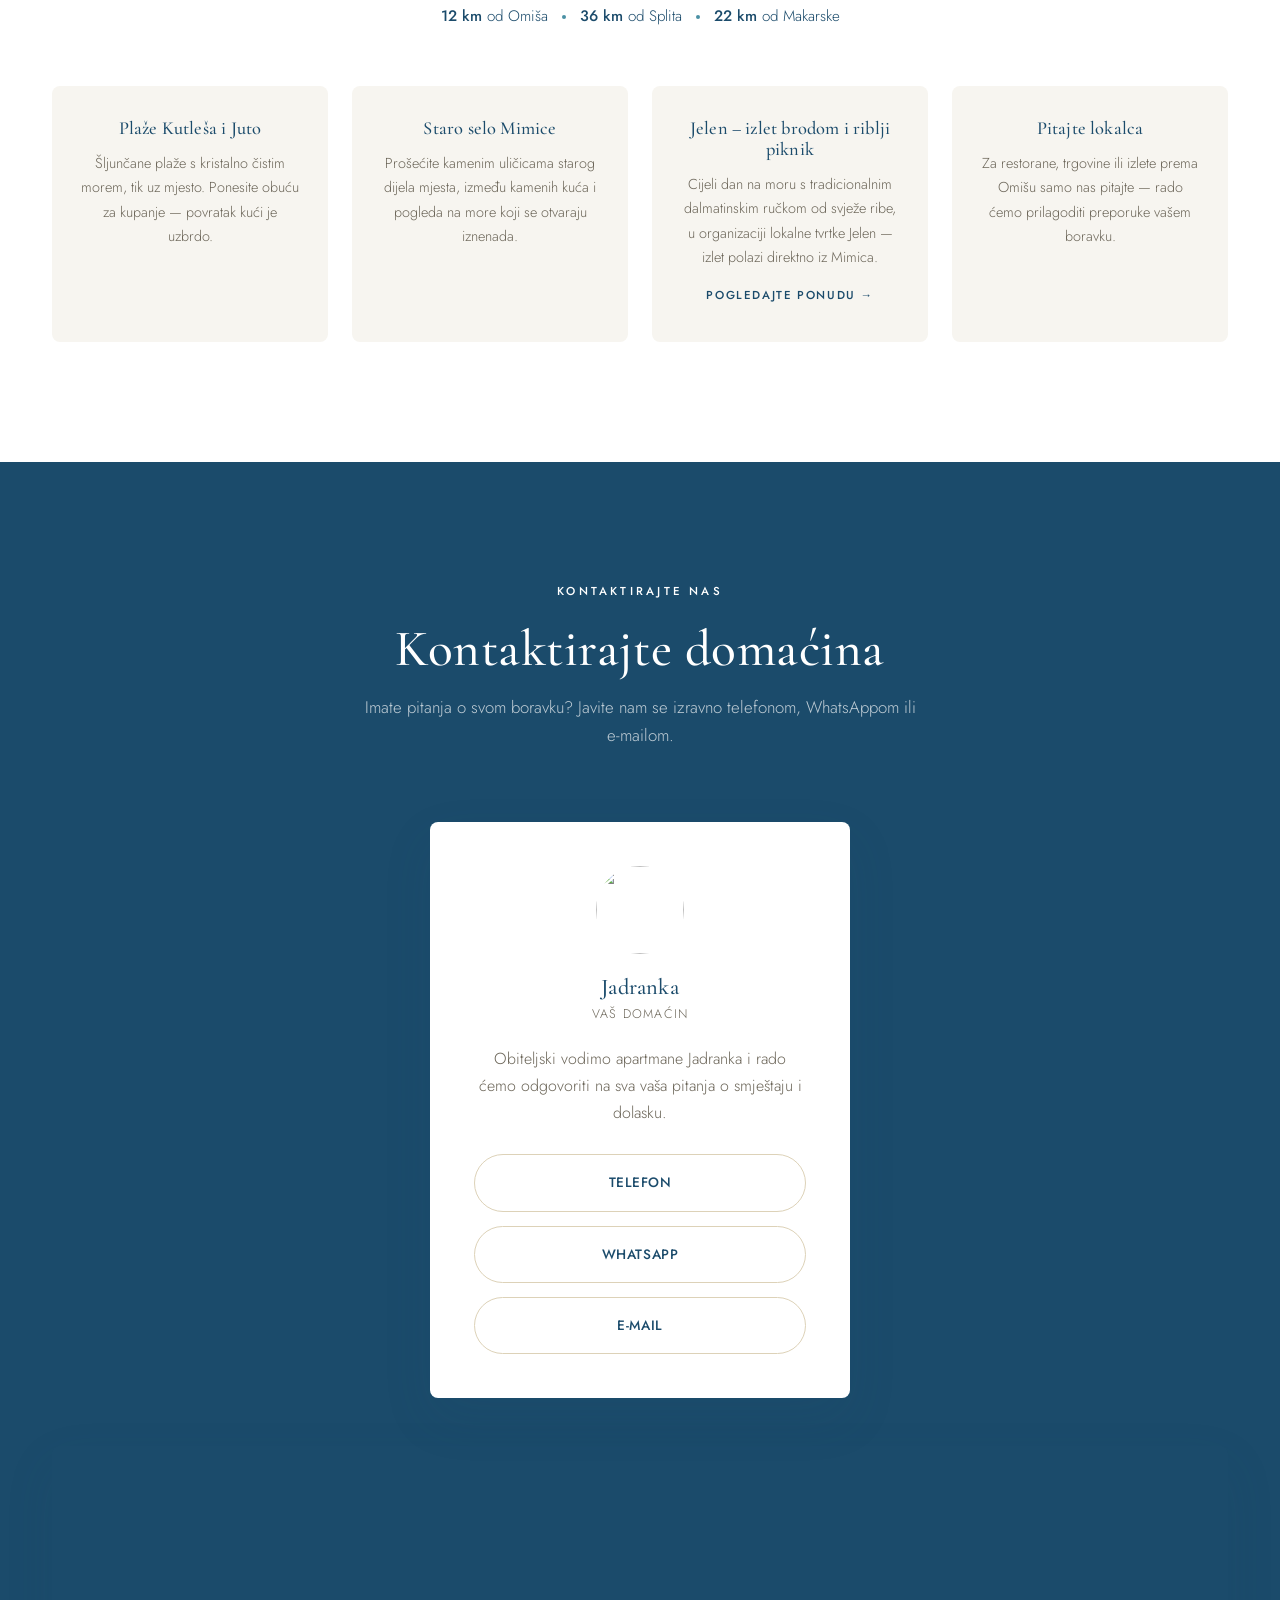
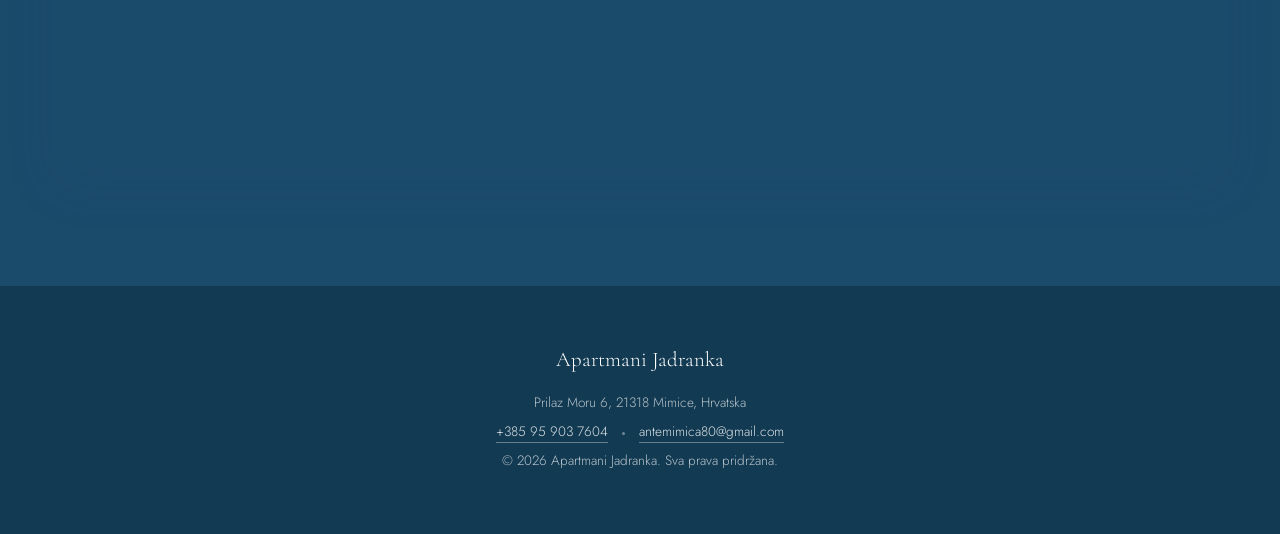
==== commit 051445fb: "Replace the "Message Host" form with direct Phone/WhatsApp/Email links The host contact form posted " ====
--- a/apartmani-jadranka/index.html
+++ b/apartmani-jadranka/index.html
@@ -12,7 +12,7 @@
   <link rel="icon" type="image/png" sizes="32x32" href="images/favicon-32x32.png">
   <link rel="icon" type="image/png" sizes="16x16" href="images/favicon-16x16.png">
   <link rel="apple-touch-icon" href="images/apple-touch-icon.png">
-  <link rel="stylesheet" href="css/style.css?v=20260920">
+  <link rel="stylesheet" href="css/style.css?v=20260921">
   <script type="application/ld+json">
   {
     "@context": "https://schema.org",
@@ -259,7 +259,11 @@
           <h3 class="host-name" data-i18n="contact.host_name">Jadranka</h3>
           <p class="host-role" data-i18n="contact.host_role">Your Host</p>
           <p class="host-blurb" data-i18n="contact.host_blurb">We run Apartmani Jadranka as a family and are always happy to answer your questions about the apartments and your stay.</p>
-          <button type="button" class="btn btn-primary" id="message-host-btn" data-i18n="contact.message_host_cta">Message Host</button>
+          <div class="host-contact-links">
+            <a href="tel:+385959037604" class="host-contact-btn" data-i18n="contact.phone_cta">Phone</a>
+            <a href="https://wa.me/385959037604" target="_blank" rel="noopener" class="host-contact-btn" data-i18n="contact.whatsapp_cta">WhatsApp</a>
+            <a href="mailto:antemimica80@gmail.com" class="host-contact-btn" data-i18n="contact.email_cta">Email</a>
+          </div>
         </div>
       </div>
 
@@ -272,30 +276,6 @@
       </div>
     </div>
   </section>
-
-  <!-- ============ MESSAGE HOST MODAL ============ -->
-  <div class="modal-overlay" id="host-message-modal" hidden>
-    <div class="modal-dialog" role="dialog" aria-modal="true" aria-labelledby="host-modal-title">
-      <button type="button" class="modal-close" id="host-modal-close" data-i18n-aria-label="contact.modal_close" aria-label="Close">&times;</button>
-      <h3 id="host-modal-title" data-i18n="contact.modal_title">Message Ante</h3>
-      <form id="host-message-form" novalidate>
-        <div class="form-group">
-          <label for="host-msg-name" data-i18n="contact.form_name">Full Name</label>
-          <input type="text" id="host-msg-name" name="name" data-i18n-placeholder="contact.form_name_ph" placeholder="Your name" required>
-        </div>
-        <div class="form-group">
-          <label for="host-msg-email" data-i18n="contact.form_email">Email</label>
-          <input type="email" id="host-msg-email" name="email" placeholder="you@example.com" required>
-        </div>
-        <div class="form-group">
-          <label for="host-msg-message" data-i18n="contact.form_message">Message</label>
-          <textarea id="host-msg-message" name="message" data-i18n-placeholder="contact.form_message_ph" placeholder="Tell us about your stay — number of guests, dates, special requests, etc." required></textarea>
-        </div>
-        <button type="submit" class="btn btn-primary" data-i18n="contact.form_submit">Send Message</button>
-        <div id="host-message-status" class="form-status" role="status"></div>
-      </form>
-    </div>
-  </div>
 
   <footer class="site-footer">
     <div class="container">
@@ -310,8 +290,8 @@
     </div>
   </footer>
 
-  <script src="js/i18n.js?v=20260918"></script>
-  <script src="js/main.js?v=20260910"></script>
+  <script src="js/i18n.js?v=20260921"></script>
+  <script src="js/main.js?v=20260921"></script>
   <script src="js/gallery.js?v=20260911"></script>
   <script src="js/reviews.js?v=20260911"></script>
   <script>document.getElementById('year').textContent = new Date().getFullYear();</script>
--- a/apartmani-jadranka/css/style.css
+++ b/apartmani-jadranka/css/style.css
@@ -1620,8 +1620,35 @@
   margin-bottom: 28px;
 }
 
+.host-contact-links {
+  display: flex;
+  flex-direction: column;
+  gap: 14px;
+}
+
+.host-contact-btn {
+  display: block;
+  padding: 16px 24px;
+  border: 1px solid var(--color-sand-dark);
+  border-radius: 999px;
+  background-color: var(--color-white);
+  color: var(--color-sea-deep);
+  font-family: var(--font-body);
+  font-size: 0.85rem;
+  font-weight: 500;
+  letter-spacing: 0.04em;
+  text-transform: uppercase;
+  text-align: center;
+  transition: background-color 0.2s ease, border-color 0.2s ease;
+}
+
+.host-contact-btn:hover {
+  background-color: var(--color-sea-mist);
+  border-color: var(--color-sea);
+}
+
 /* ===========================================================
-   Message Host modal
+   Modal (shared: guest-review "read more" dialog)
    =========================================================== */
 
 .modal-overlay {
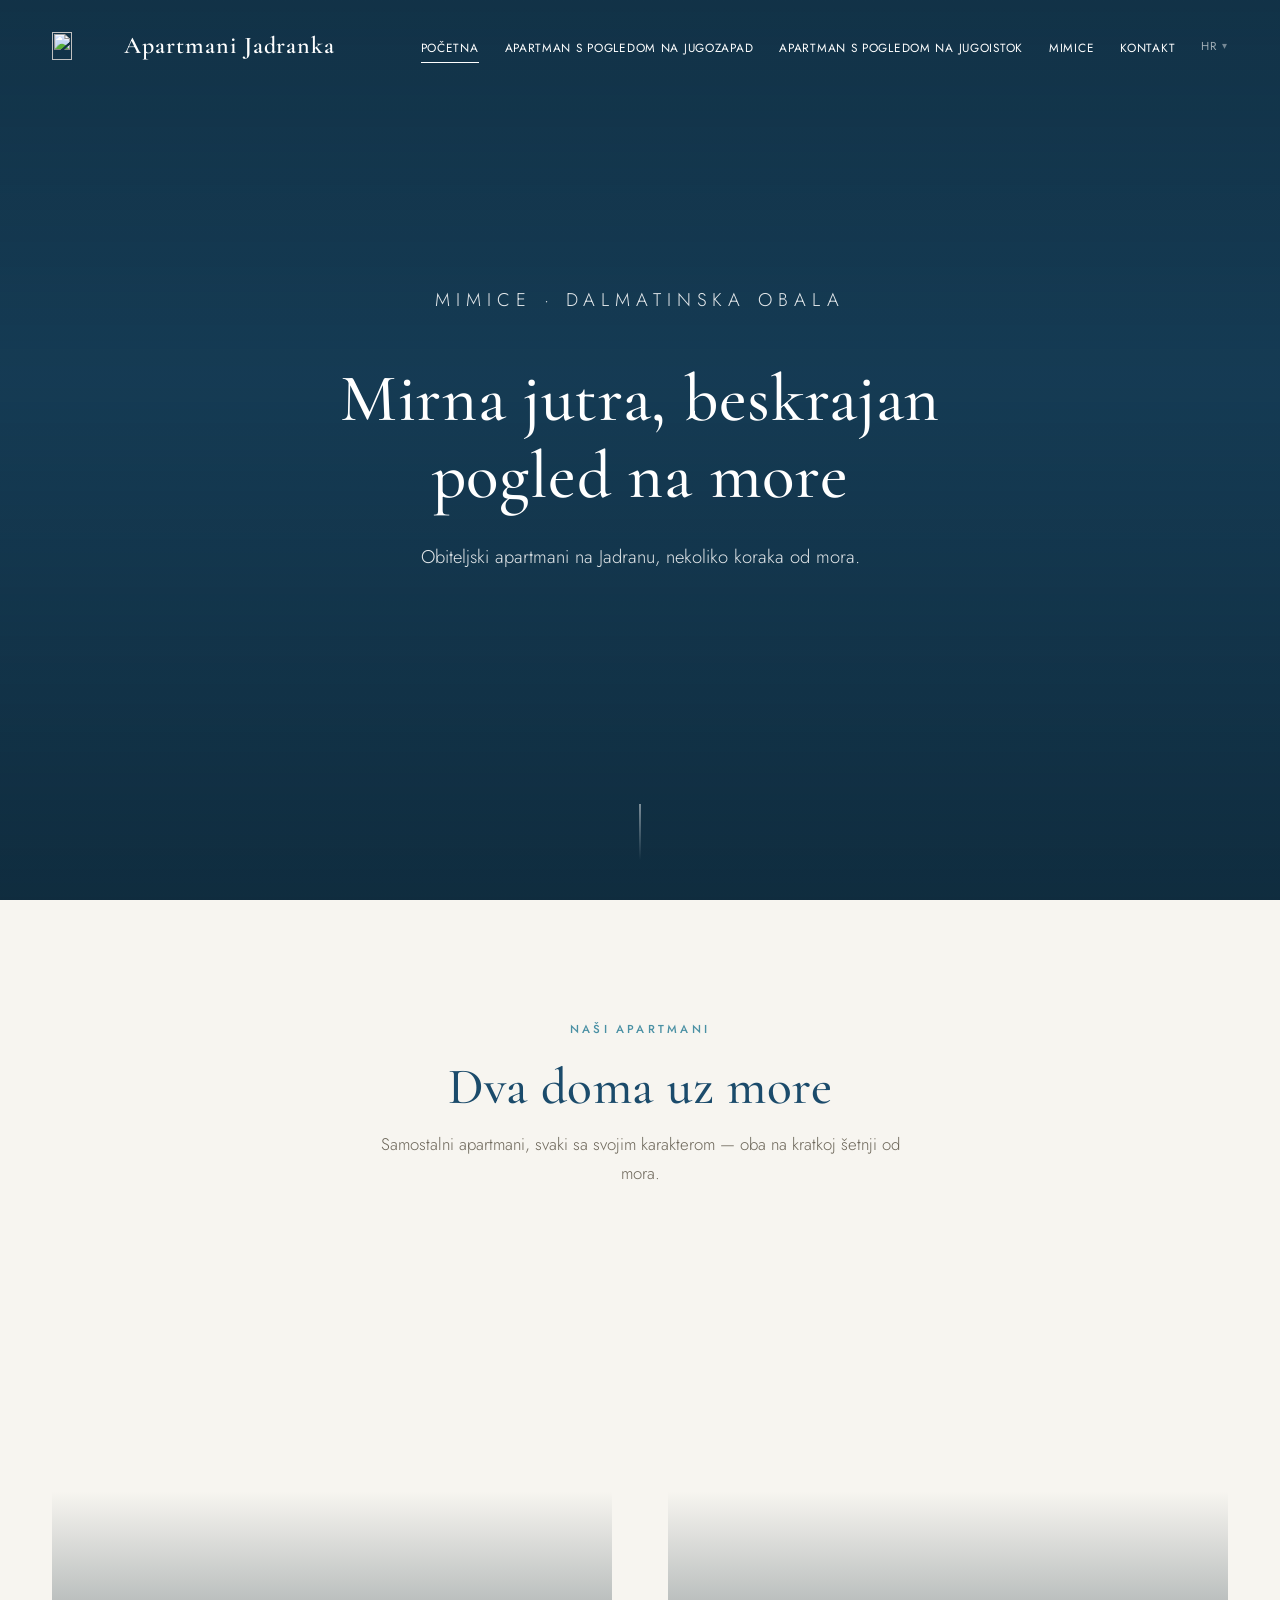
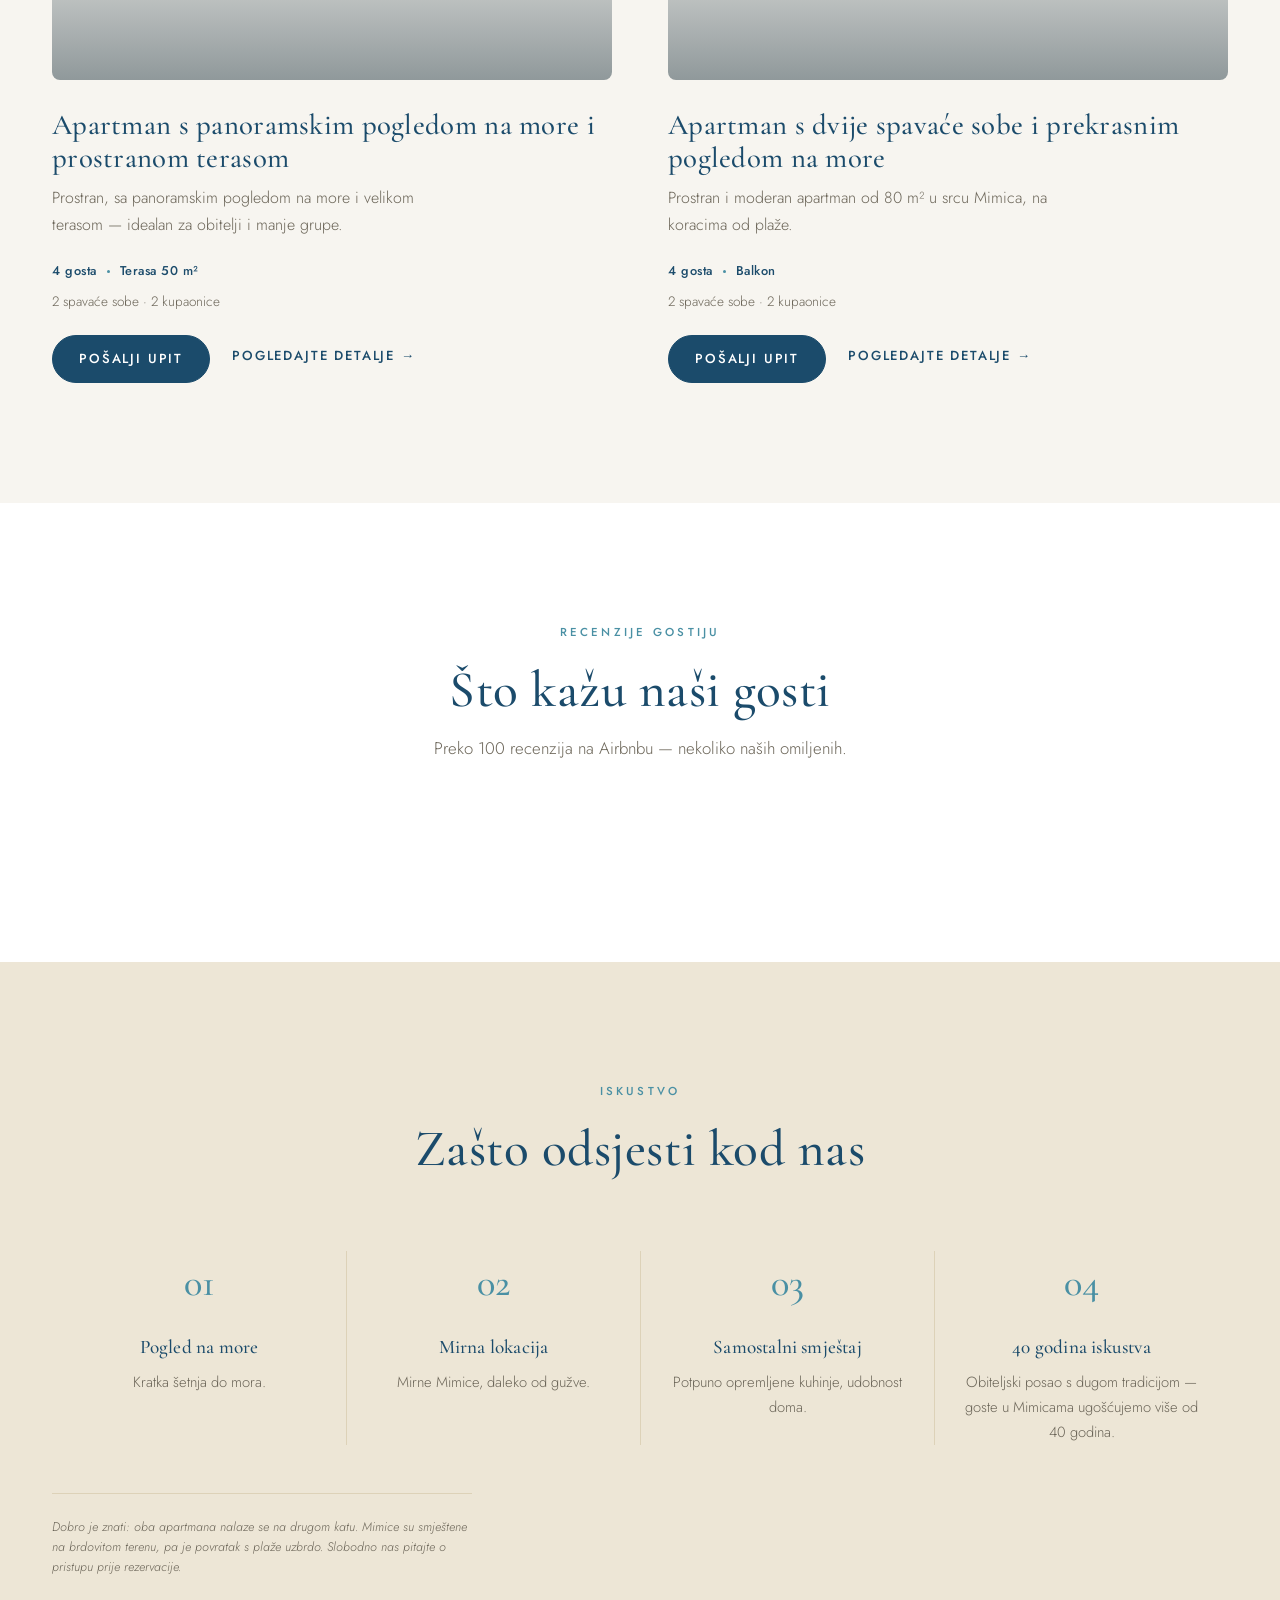
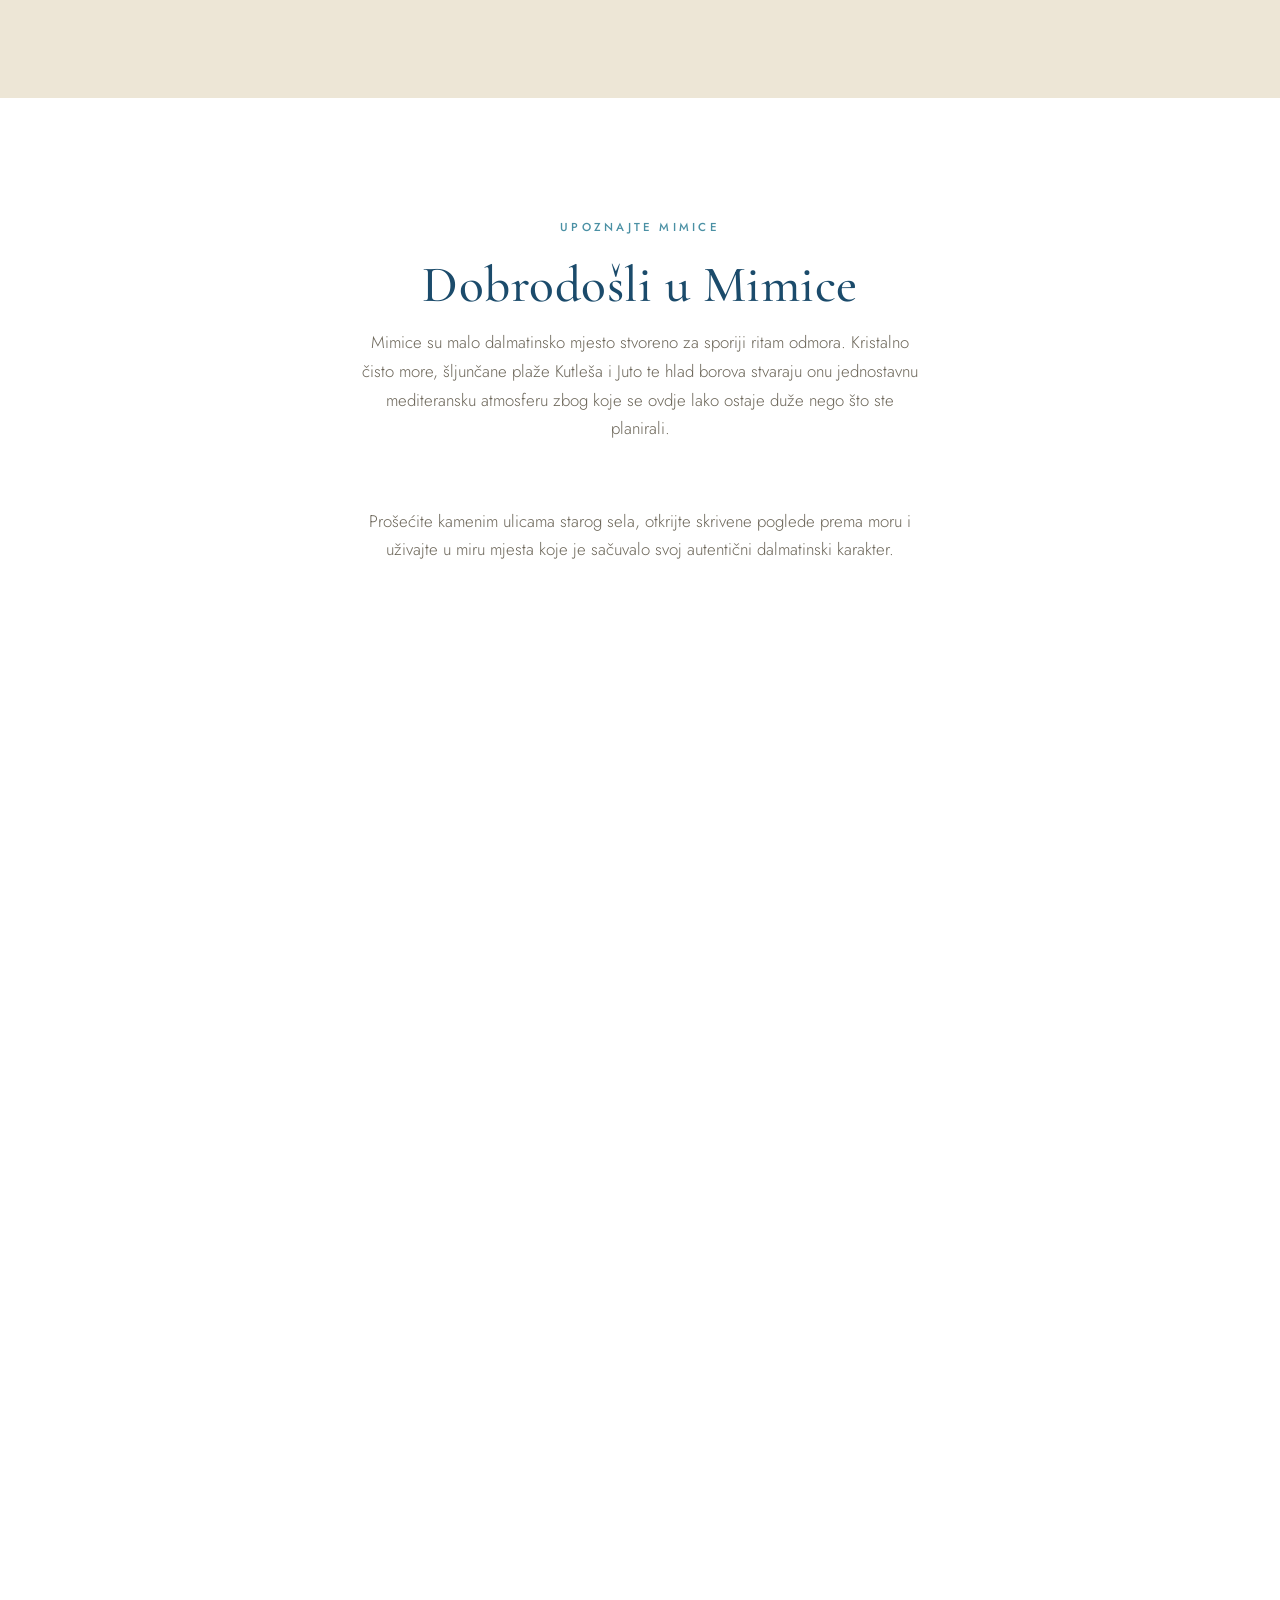
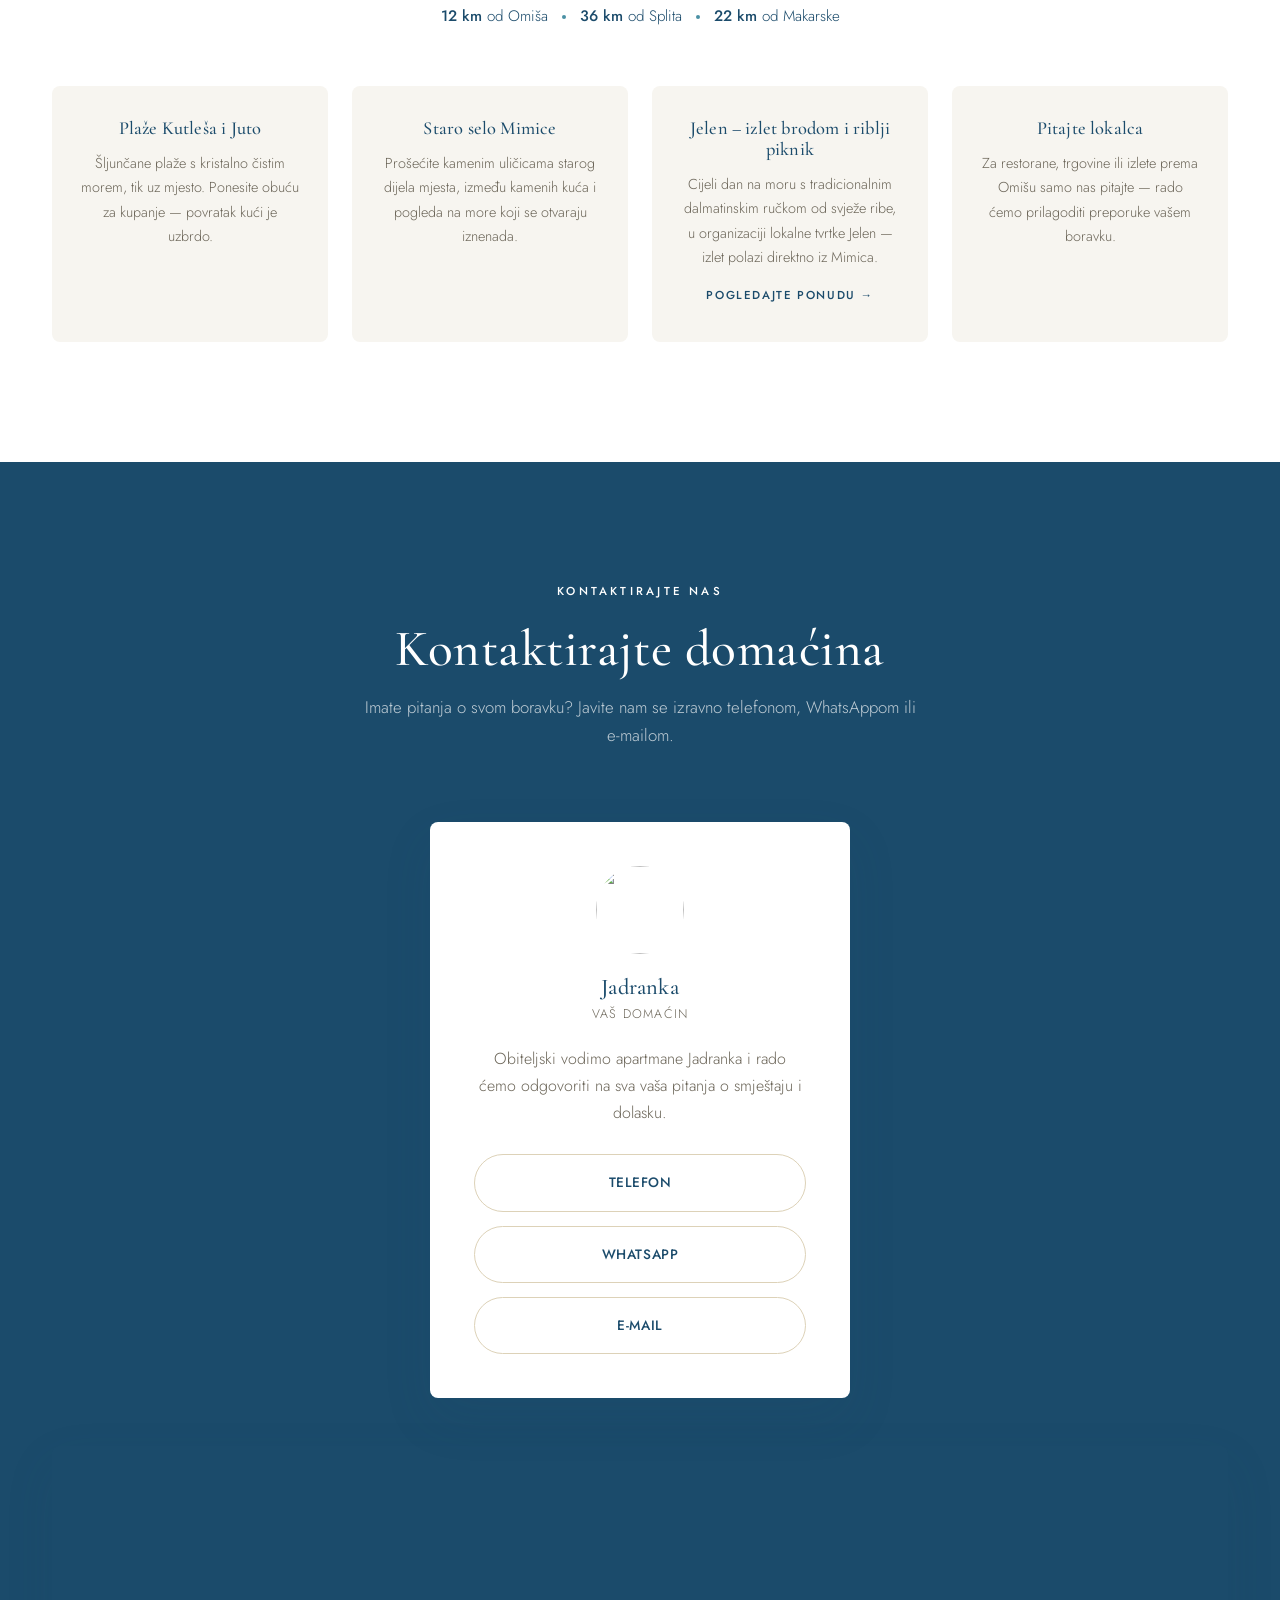
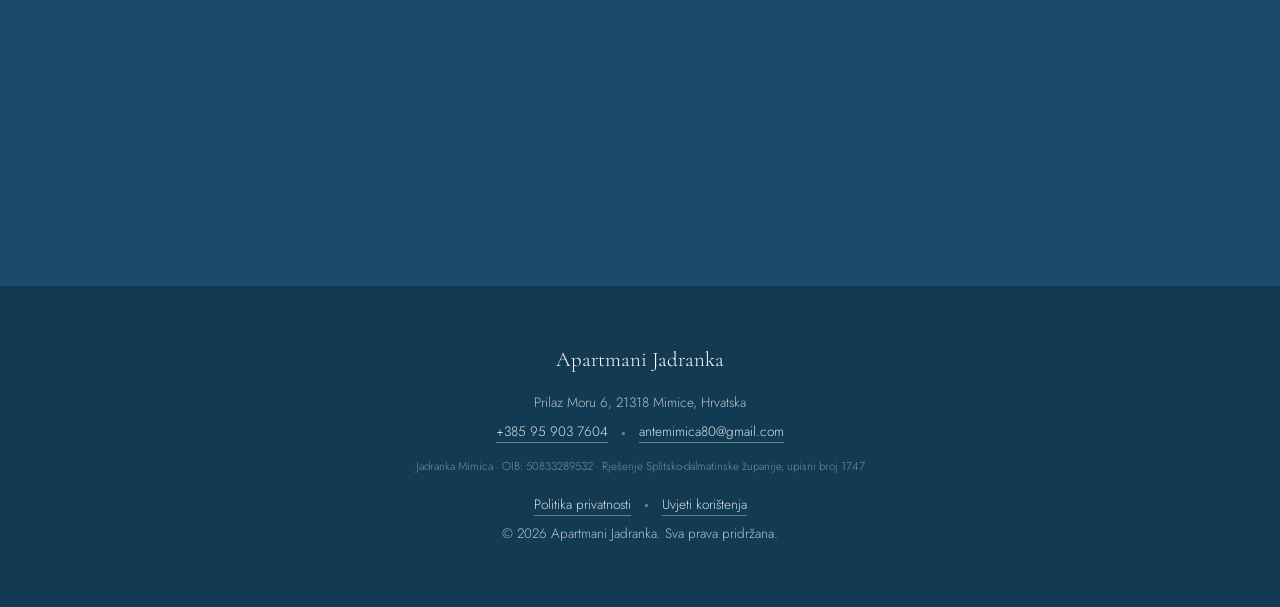
==== commit ad6e889f: "Add Privacy Policy and Terms of Use pages, and legal registration info Adds privacy.html and terms.h" ====
--- a/apartmani-jadranka/index.html
+++ b/apartmani-jadranka/index.html
@@ -12,7 +12,7 @@
   <link rel="icon" type="image/png" sizes="32x32" href="images/favicon-32x32.png">
   <link rel="icon" type="image/png" sizes="16x16" href="images/favicon-16x16.png">
   <link rel="apple-touch-icon" href="images/apple-touch-icon.png">
-  <link rel="stylesheet" href="css/style.css?v=20260921">
+  <link rel="stylesheet" href="css/style.css?v=20260922">
   <script type="application/ld+json">
   {
     "@context": "https://schema.org",
@@ -286,11 +286,17 @@
         <span class="dot" aria-hidden="true"></span>
         <a href="mailto:antemimica80@gmail.com">antemimica80@gmail.com</a>
       </p>
+      <p class="footer-legal-id" data-i18n="footer.legal_id">Jadranka Mimica · OIB: 50833289532 · Approval by Split-Dalmatia County, registration no. 1747</p>
+      <p class="footer-links">
+        <a href="privacy.html" data-i18n="footer.privacy_link">Privacy Policy</a>
+        <span class="dot" aria-hidden="true"></span>
+        <a href="terms.html" data-i18n="footer.terms_link">Terms of Use</a>
+      </p>
       <p>&copy; <span id="year"></span> Apartmani Jadranka. <span data-i18n="footer.rights">All rights reserved.</span></p>
     </div>
   </footer>
 
-  <script src="js/i18n.js?v=20260921"></script>
+  <script src="js/i18n.js?v=20260922"></script>
   <script src="js/main.js?v=20260921"></script>
   <script src="js/gallery.js?v=20260911"></script>
   <script src="js/reviews.js?v=20260911"></script>
--- a/apartmani-jadranka/css/style.css
+++ b/apartmani-jadranka/css/style.css
@@ -1808,6 +1808,68 @@
   background-color: rgba(255, 255, 255, 0.4);
   margin: 0 10px;
   vertical-align: middle;
+}
+
+.footer-legal-id {
+  font-size: 0.72rem;
+  opacity: 0.6;
+  margin-top: 14px;
+}
+
+.footer-links {
+  margin-top: 16px;
+}
+
+.footer-links a {
+  color: rgba(255, 255, 255, 0.85);
+  border-bottom: 1px solid rgba(255, 255, 255, 0.35);
+  padding-bottom: 1px;
+  transition: color 0.2s ease, border-color 0.2s ease;
+}
+
+.footer-links a:hover {
+  color: var(--color-white);
+  border-color: var(--color-white);
+}
+
+.footer-links .dot {
+  display: inline-block;
+  width: 3px;
+  height: 3px;
+  border-radius: 50%;
+  background-color: rgba(255, 255, 255, 0.4);
+  margin: 0 10px;
+  vertical-align: middle;
+}
+
+/* ===========================================================
+   Legal pages (Privacy Policy, Terms of Use)
+   =========================================================== */
+
+.legal-content {
+  background-color: var(--color-white);
+}
+
+.legal-article {
+  max-width: 720px;
+  margin: 0 auto;
+}
+
+.legal-article h2 {
+  font-size: 1.25rem;
+  color: var(--color-sea-deep);
+  margin-top: 44px;
+  margin-bottom: 14px;
+}
+
+.legal-article h2:first-child {
+  margin-top: 0;
+}
+
+.legal-article p {
+  color: var(--color-text-light);
+  font-weight: 300;
+  line-height: 1.75;
 }
 
 /* ===========================================================
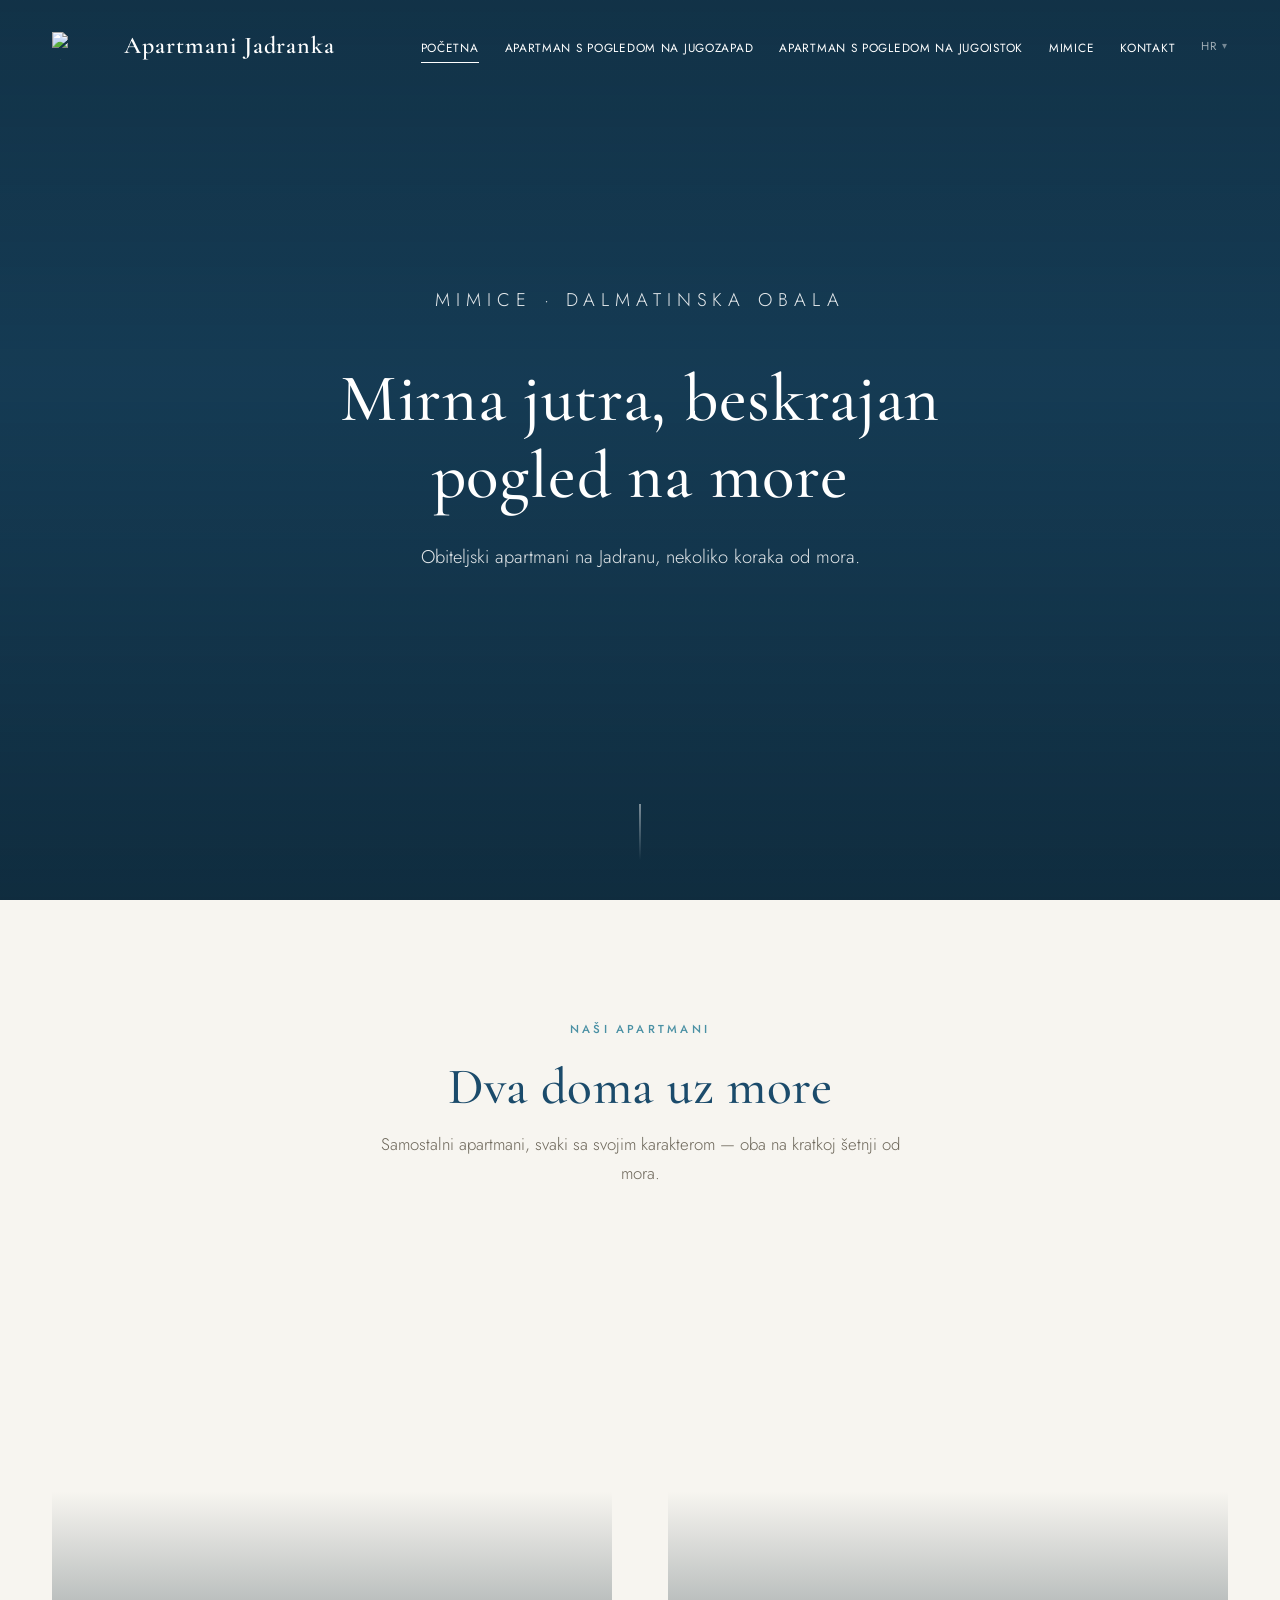
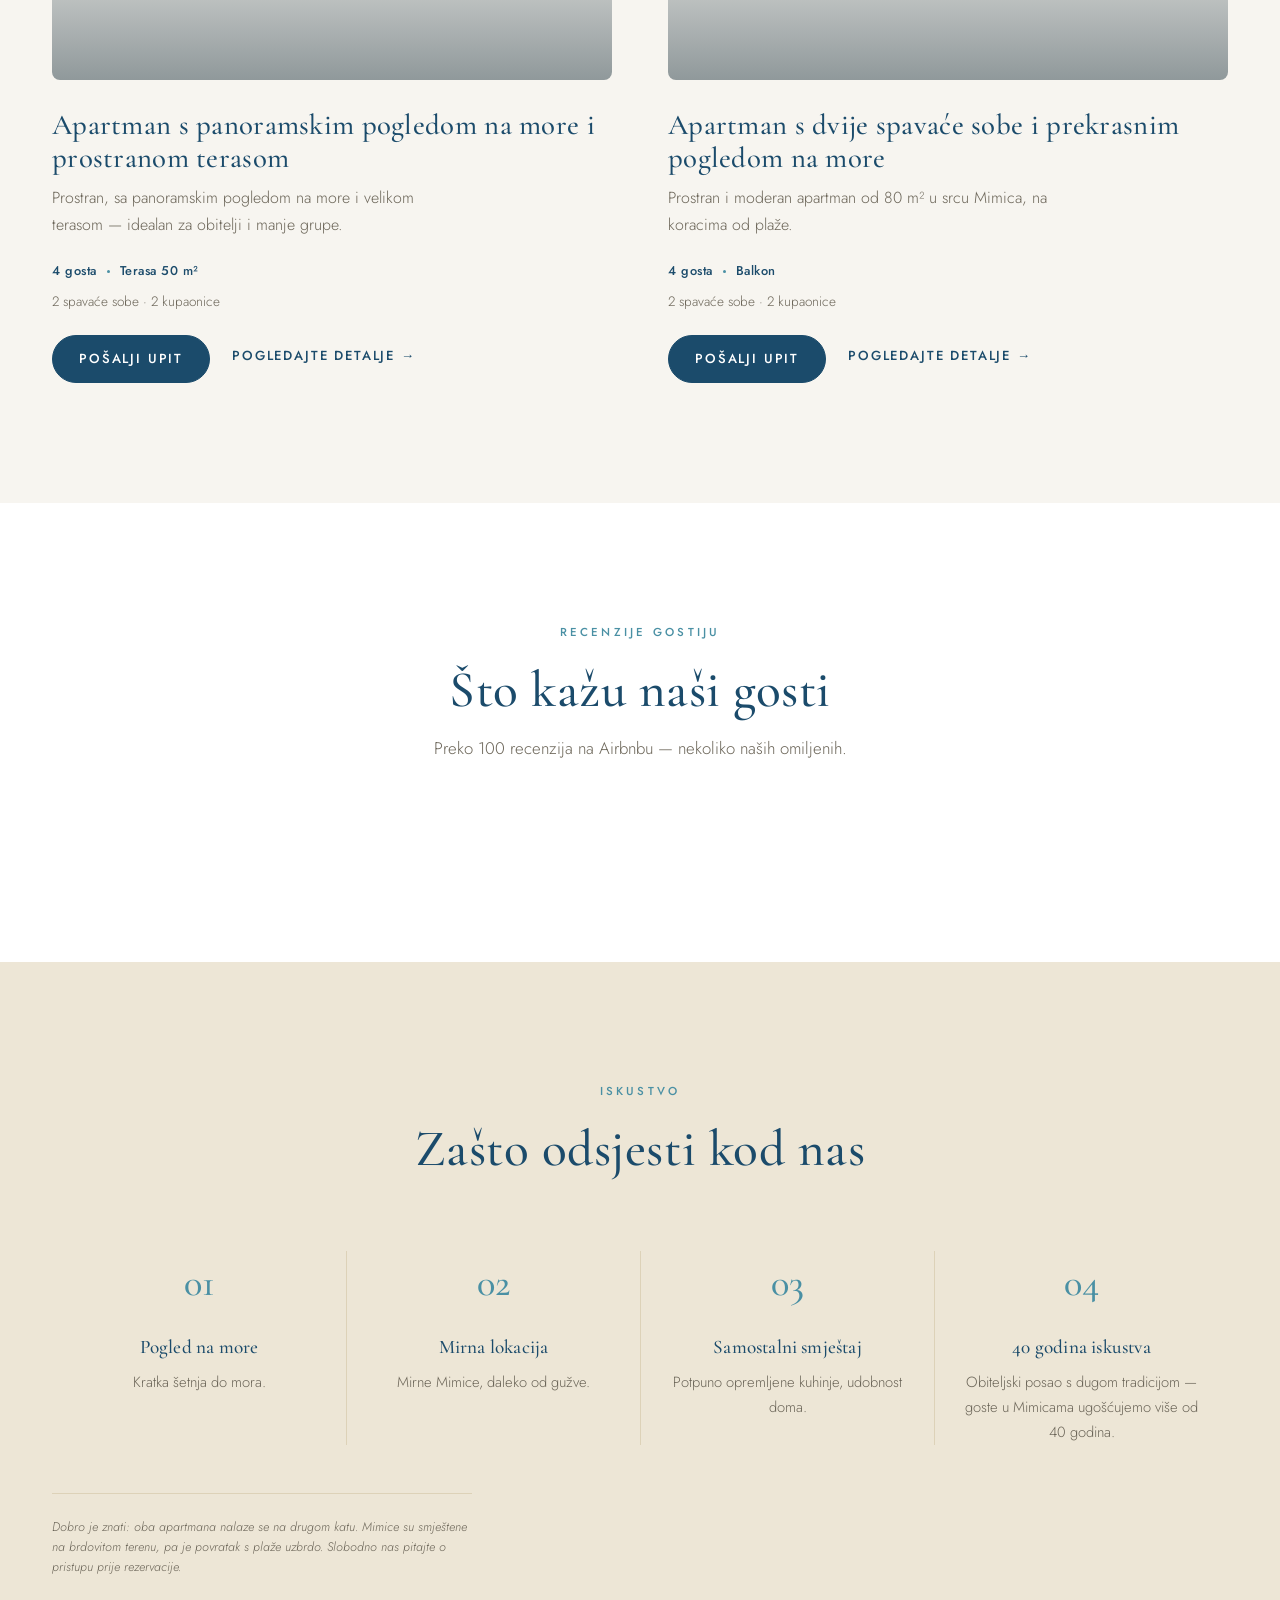
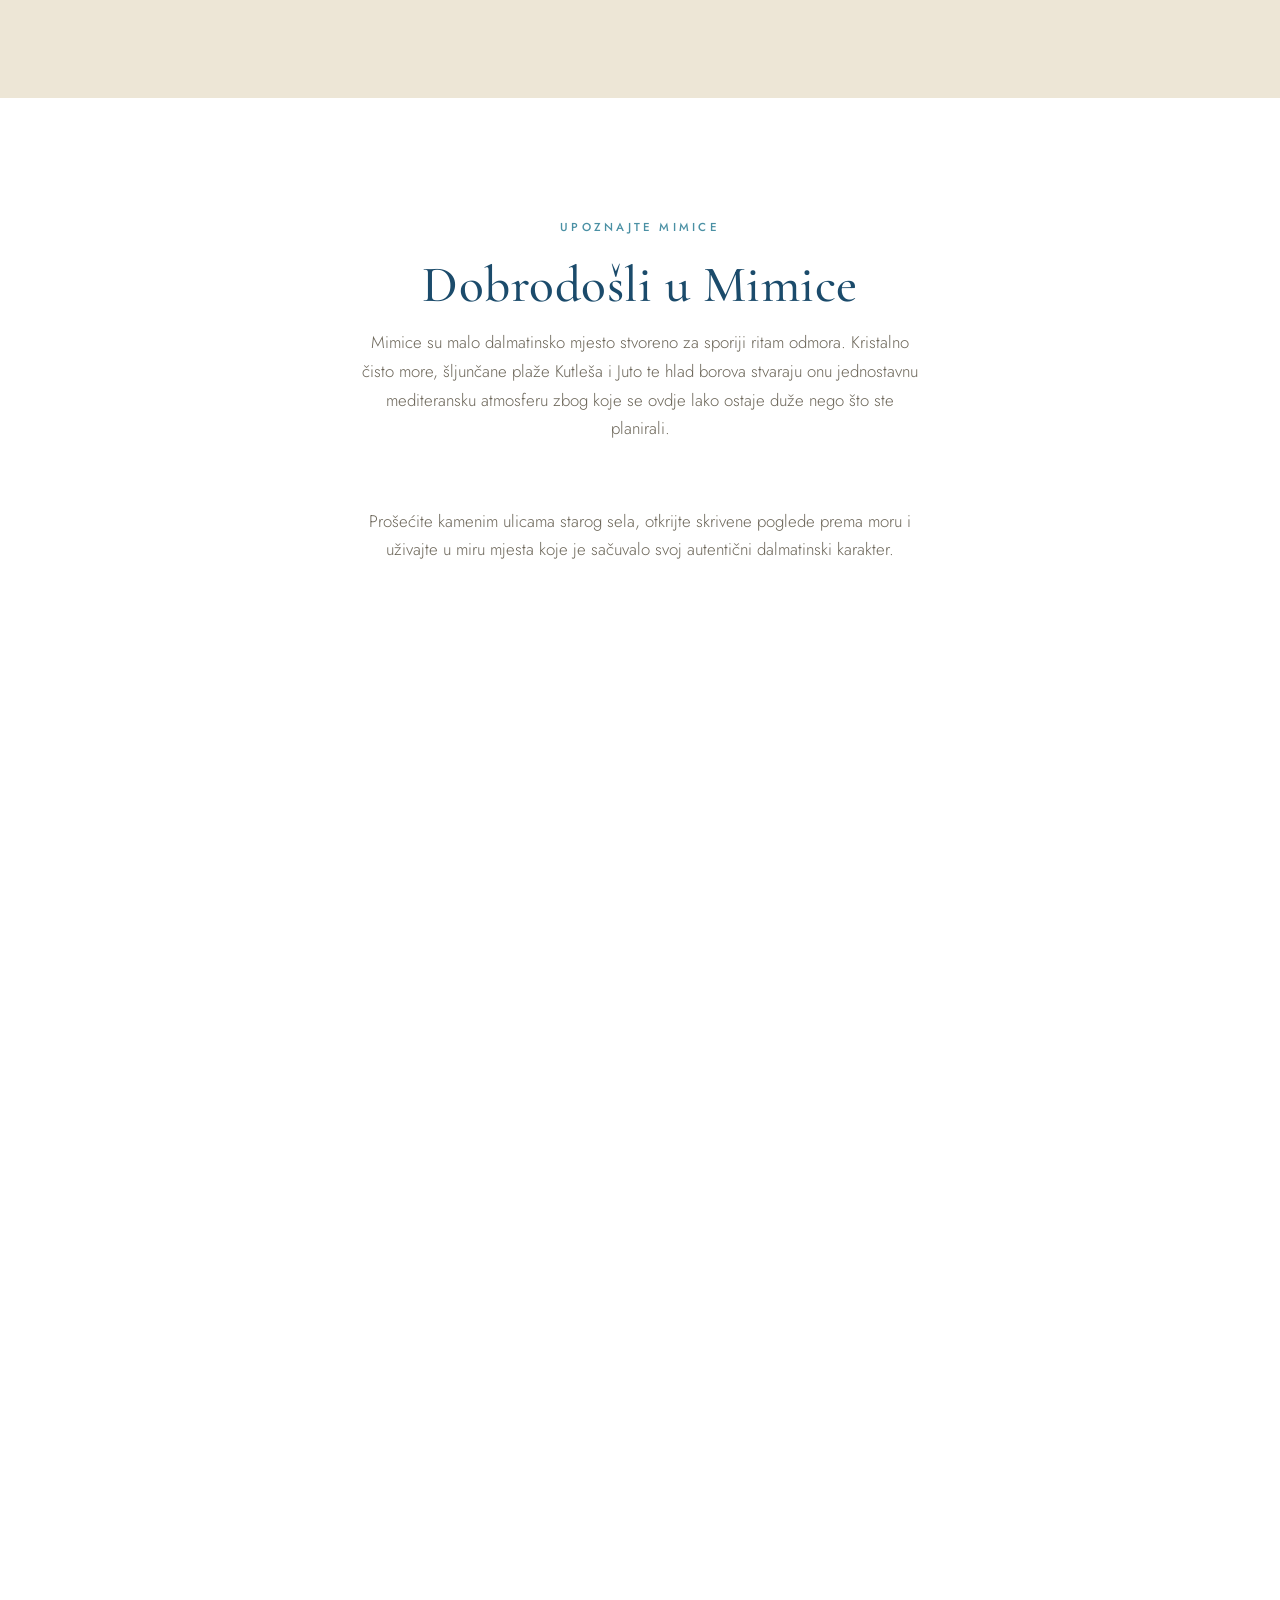
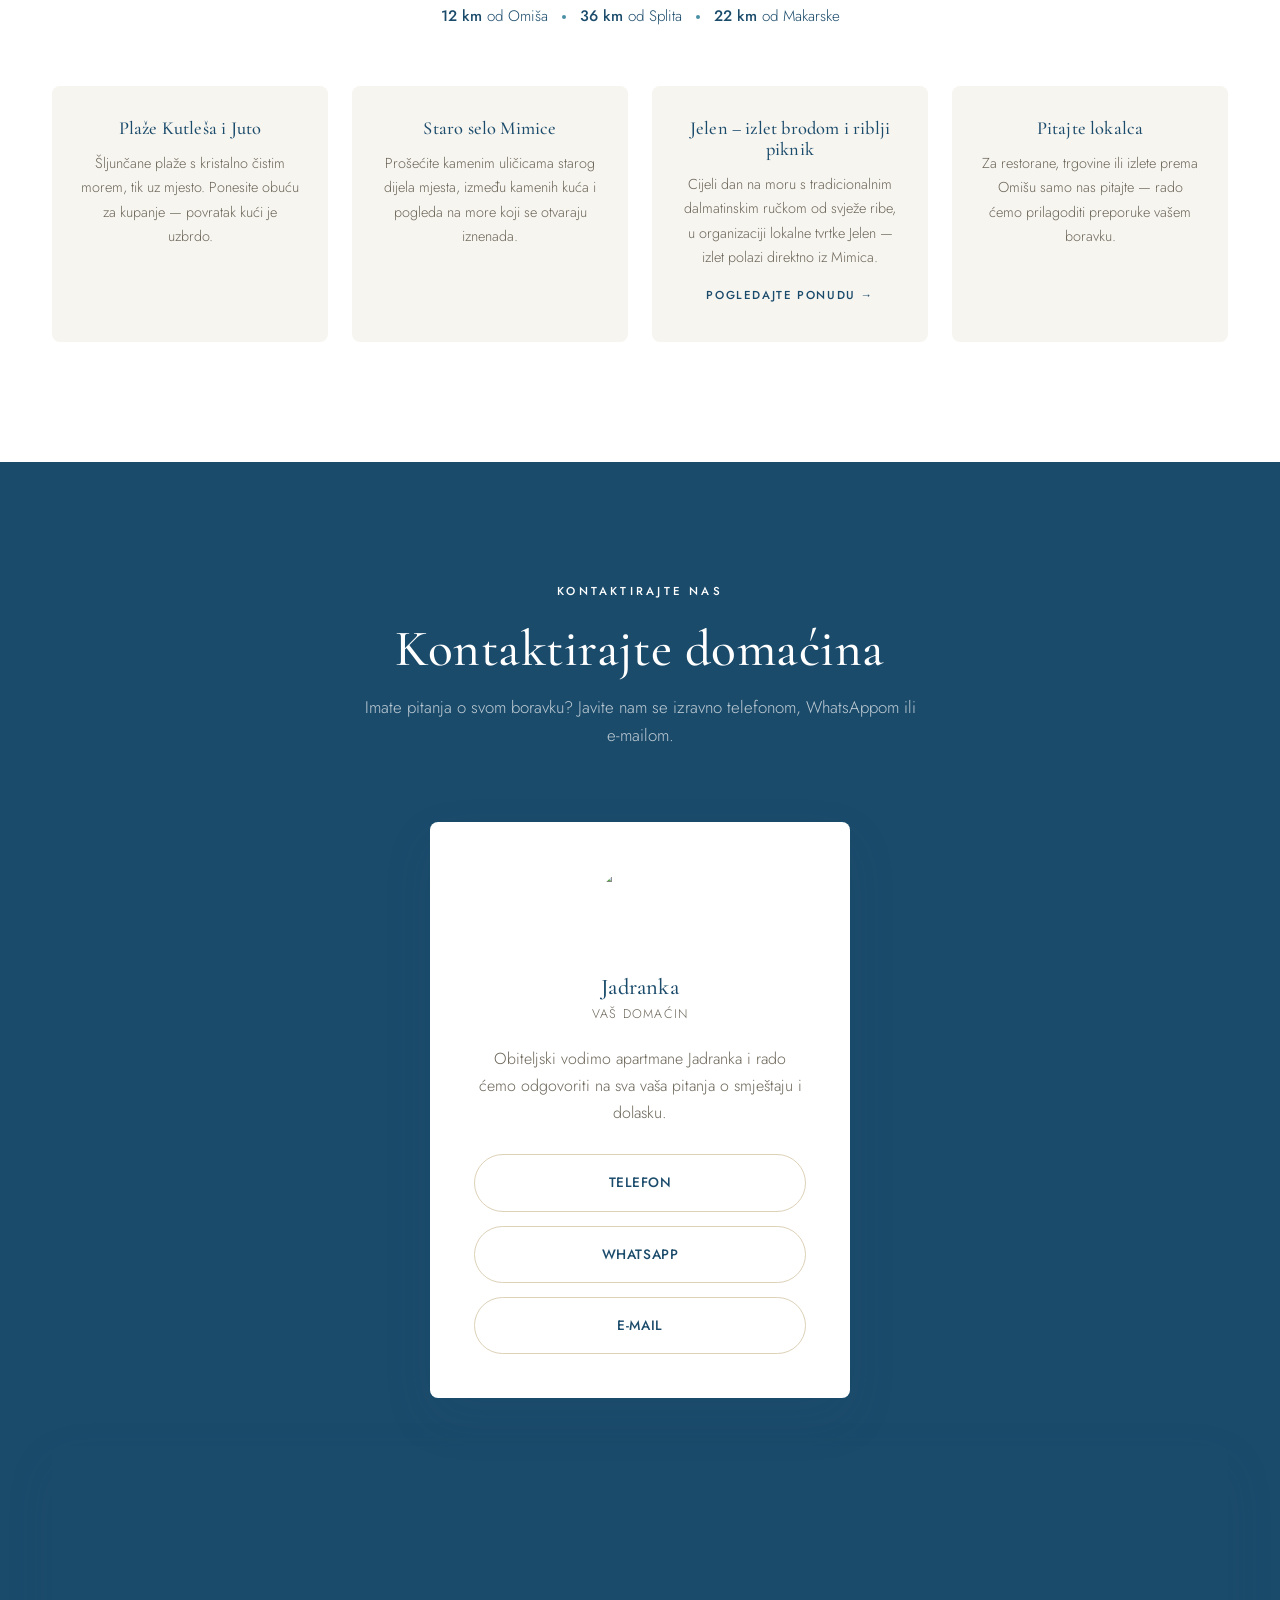
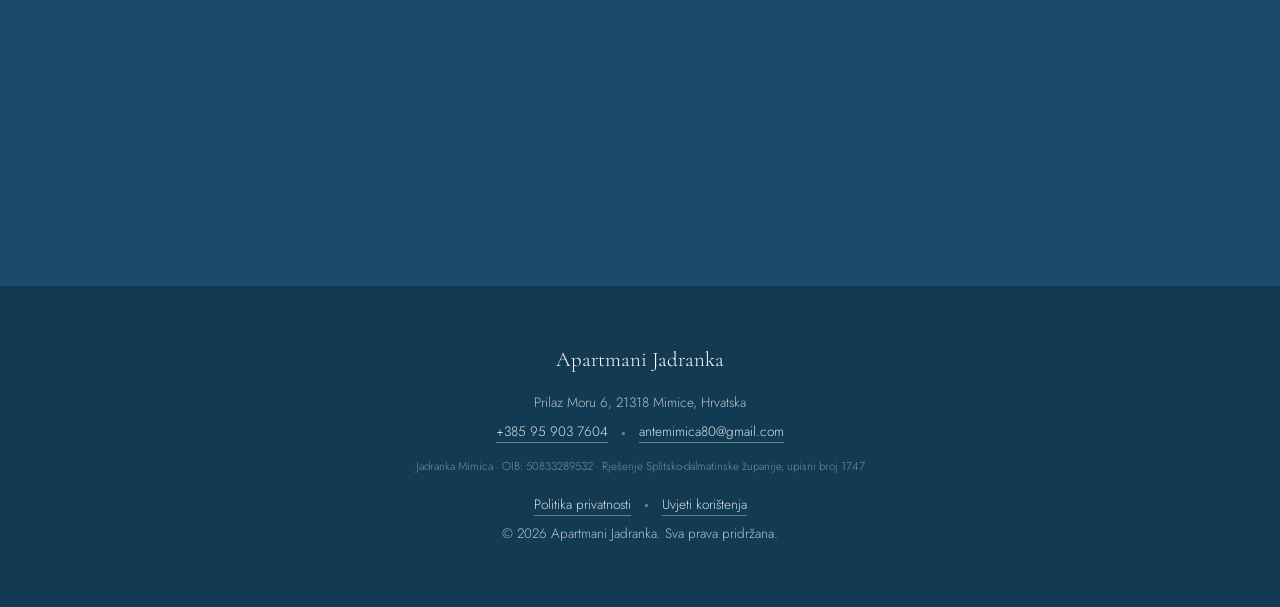
==== commit 08d27d3c: "Add SEO optimization: titles, meta tags, structured data, sitemap Update title tags and meta descrip" ====
--- a/apartmani-jadranka/index.html
+++ b/apartmani-jadranka/index.html
@@ -3,8 +3,18 @@
 <head>
   <meta charset="UTF-8">
   <meta name="viewport" content="width=device-width, initial-scale=1.0">
-  <title>Apartmani Jadranka | Mimice, Dalmatinska obala, Hrvatska</title>
-  <meta name="description" content="Obiteljski apartmani u Mimicama na dalmatinskoj obali, Hrvatska. Pogled na more, mirna lokacija, blizina plaže.">
+  <title>Apartmani Jadranka Mimice | Smještaj uz more — Omiška rivijera</title>
+  <meta name="description" content="Apartmani Jadranka u Mimicama na Omiškoj rivijeri — dva uređena apartmana uz more, idealno za obiteljski odmor. Provjerite dostupnost i rezervirajte direktno.">
+  <meta name="keywords" content="apartmani Mimice, smještaj Omiš, apartmani Omiška rivijera, apartman uz more Mimice, privatni smještaj Omiš">
+  <meta property="og:title" content="Apartmani Jadranka Mimice — Omiška rivijera">
+  <meta property="og:description" content="Dva uređena apartmana uz more u Mimicama, idealno za obiteljski odmor.">
+  <meta property="og:image" content="https://mimice.hr/images/mimice-hero.jpg">
+  <meta property="og:url" content="https://mimice.hr/">
+  <meta property="og:type" content="website">
+  <meta name="twitter:card" content="summary_large_image">
+  <meta name="twitter:title" content="Apartmani Jadranka Mimice — Omiška rivijera">
+  <meta name="twitter:description" content="Dva uređena apartmana uz more u Mimicama, idealno za obiteljski odmor.">
+  <meta name="twitter:image" content="https://mimice.hr/images/mimice-hero.jpg">
   <link rel="preconnect" href="https://fonts.googleapis.com">
   <link rel="preconnect" href="https://fonts.gstatic.com" crossorigin>
   <link href="https://fonts.googleapis.com/css2?family=Cormorant+Garamond:wght@500;600&family=Jost:wght@300;400;500&display=swap" rel="stylesheet">
@@ -18,9 +28,9 @@
     "@context": "https://schema.org",
     "@type": "LodgingBusiness",
     "name": "Apartmani Jadranka",
-    "description": "Family-run apartments in Mimice on the Dalmatian coast, Croatia, a short walk from the sea.",
-    "image": "https://antemimica80-cmd.github.io/Apartmani-Jadranka/images/mimice-hero.jpg",
-    "url": "https://antemimica80-cmd.github.io/Apartmani-Jadranka/",
+    "description": "Apartmani uz more u Mimicama na Omiškoj rivijeri.",
+    "image": "https://mimice.hr/images/mimice-hero.jpg",
+    "url": "https://mimice.hr/",
     "telephone": "+385959037604",
     "email": "antemimica80@gmail.com",
     "address": {
@@ -28,7 +38,13 @@
       "streetAddress": "Prilaz Moru 6",
       "addressLocality": "Mimice",
       "postalCode": "21318",
+      "addressRegion": "Splitsko-dalmatinska županija",
       "addressCountry": "HR"
+    },
+    "geo": {
+      "@type": "GeoCoordinates",
+      "latitude": 43.404,
+      "longitude": 16.813
     },
     "checkinTime": "15:00",
     "checkoutTime": "10:00",
@@ -44,7 +60,7 @@
 
   <header class="site-header">
     <nav class="nav">
-      <a href="index.html" class="nav-brand"><img src="images/nav-logo-icon.png" alt="" class="nav-logo-icon" width="62" height="28">Apartmani Jadranka</a>
+      <a href="index.html" class="nav-brand"><img src="images/nav-logo-icon.png" alt="Apartmani Jadranka logo" class="nav-logo-icon" width="62" height="28">Apartmani Jadranka</a>
       <ul class="nav-links">
         <li><a href="index.html" class="active" data-i18n="nav.home">Home</a></li>
         <li><a href="pages/stan.html" data-i18n="nav.stan">Stan</a></li>
@@ -255,7 +271,7 @@
 
       <div class="contact-grid contact-grid-solo reveal">
         <div class="host-card">
-          <img class="host-avatar" src="images/host-jadranka.jpg" alt="" aria-hidden="true">
+          <img class="host-avatar" src="images/host-jadranka.jpg" alt="Jadranka, domaćica Apartmana Jadranka u Mimicama" aria-hidden="true">
           <h3 class="host-name" data-i18n="contact.host_name">Jadranka</h3>
           <p class="host-role" data-i18n="contact.host_role">Your Host</p>
           <p class="host-blurb" data-i18n="contact.host_blurb">We run Apartmani Jadranka as a family and are always happy to answer your questions about the apartments and your stay.</p>
